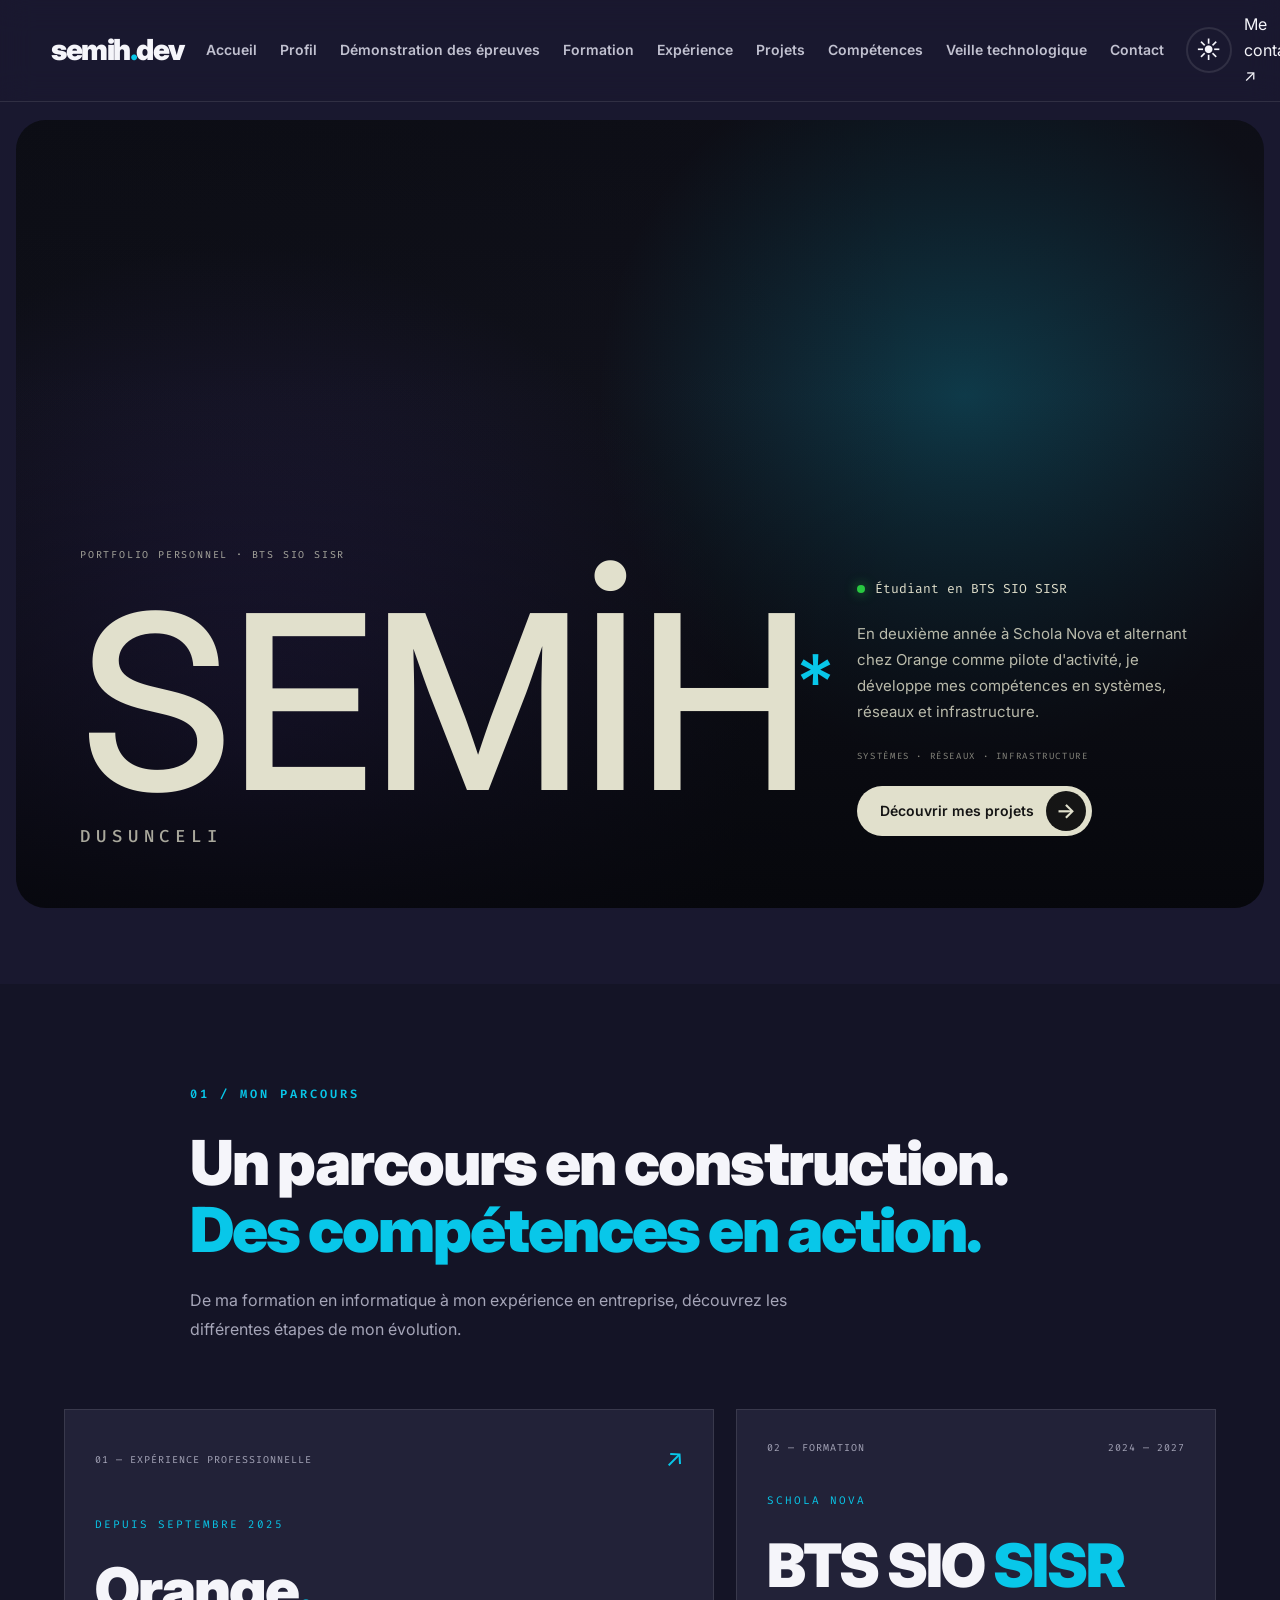
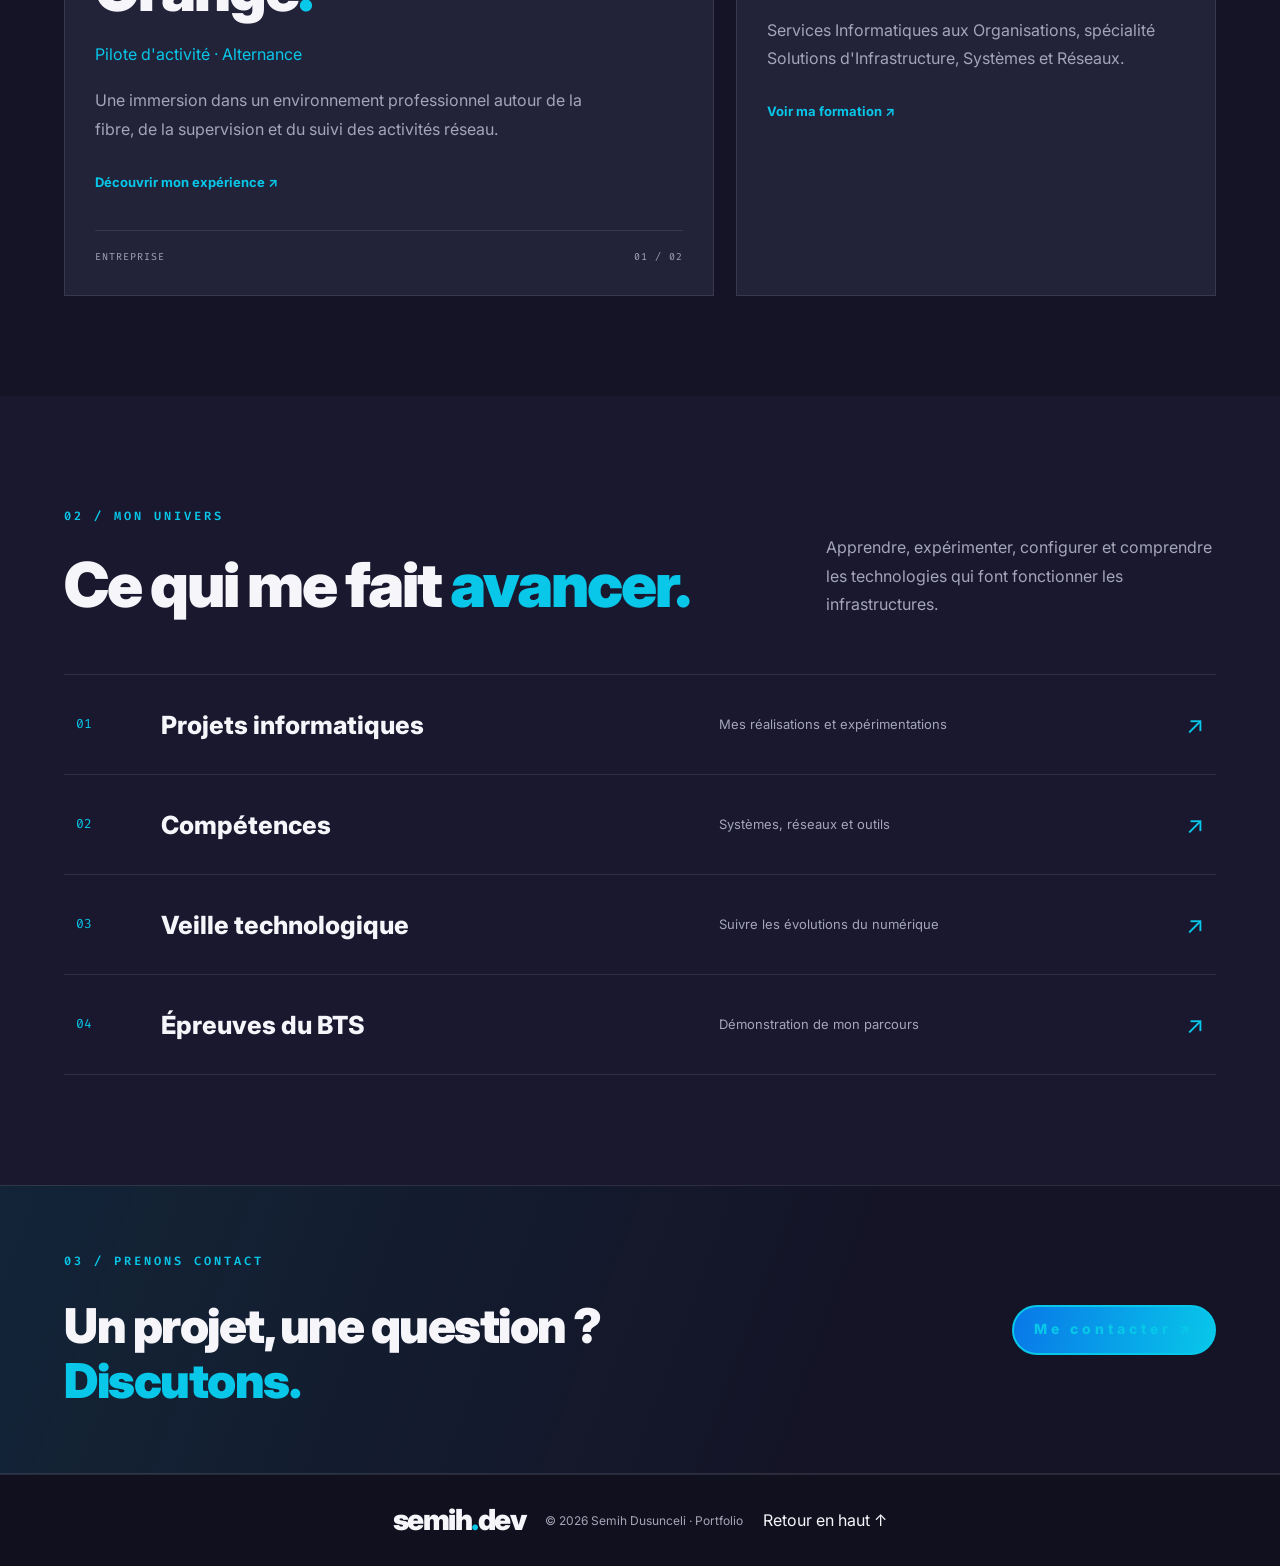
==== index.html @ 74b480f7 "Add files via upload" ====
<!DOCTYPE html>
<html lang="fr">
<head>
    <meta charset="UTF-8">
    <meta name="viewport" content="width=device-width, initial-scale=1.0">
    <meta name="theme-color" content="#19182f">
    <meta name="description" content="Portfolio de Semih Dusunceli, étudiant en BTS SIO SISR et alternant chez Orange. Découvrez son parcours, ses compétences et ses projets.">

    <title>Semih.dev | Portfolio</title>

    <!-- Polices -->
    <link rel="preconnect" href="https://fonts.googleapis.com">
    <link rel="preconnect" href="https://fonts.gstatic.com" crossorigin>
    <link href="https://fonts.googleapis.com/css2?family=Inter:wght@400;500;600;700;800;900&family=Fira+Code:wght@400;500;600&display=swap" rel="stylesheet">

    <!-- CSS -->
    <link rel="stylesheet" href="commun.css">
    <link rel="stylesheet" href="accueil.css">
    <link rel="stylesheet" href="responsive.css">
    <link rel="stylesheet" href="uiverse-buttons.css">

    <!-- JavaScript -->
    <script src="script.js" defer></script>
</head>

<body class="page-accueil">

    <!-- NAVIGATION -->
    <header class="header">
        <nav class="navbar">

            <a href="index.html" class="logo">
                semih<span class="logo-dot">.</span>dev
            </a>

            <div class="nav-links">
                <a href="index.html" class="active" aria-current="page">Accueil</a>
                <a href="profil.html">Profil</a>
                <a href="epreuves.html">Démonstration des épreuves</a>
                <a href="formation.html">Formation</a>
                <a href="experience.html">Expérience</a>
                <a href="projets.html">Projets</a>
                <a href="competences.html">Compétences</a>
                <a href="veille.html">Veille technologique</a>
                <a href="contact.html">Contact</a>
            </div>

            <div class="nav-actions">
                <button
                    id="theme-toggle"
                    class="theme-toggle"
                    type="button"
                    aria-label="Changer de thème"
                    aria-pressed="false"
                >
                    <span id="theme-icon" aria-hidden="true">☀</span>
                </button>

                <a href="contact.html" class="nav-contact">
                    Me contacter ↗
                </a>
            </div>

        </nav>
    </header>

    <main>

        <!-- HERO D'ACCUEIL INSPIRÉ DE PRISMA, ADAPTÉ AU PORTFOLIO -->
        <section class="prisma-hero" id="accueil" aria-labelledby="home-title">
            <video
                class="prisma-hero__video"
                data-home-hero-video
                muted
                loop
                playsinline
                preload="metadata"
                aria-hidden="true">
                <source src="https://d8j0ntlcm91z4.cloudfront.net/user_38xzZboKViGWJOttwIXH07lWA1P/hf_20260405_170732_8a9ccda6-5cff-4628-b164-059c500a2b41.mp4" type="video/mp4">
            </video>

            <div class="prisma-hero__noise" aria-hidden="true"></div>
            <div class="prisma-hero__shade" aria-hidden="true"></div>

            <div class="prisma-hero__content">
                <div class="prisma-hero__identity">
                    <p class="prisma-hero__eyebrow">PORTFOLIO PERSONNEL · BTS SIO SISR</p>
                    <h1 class="prisma-hero__title" id="home-title" aria-label="Semih Dusunceli">
                        <span class="prisma-hero__first-name">SEMİH<span class="prisma-hero__asterisk" aria-hidden="true">*</span></span>
                        <span class="prisma-hero__last-name">DUSUNCELI</span>
                    </h1>
                </div>

                <div class="prisma-hero__intro">
                    <p class="prisma-hero__role">
                        <span class="prisma-hero__status" aria-hidden="true"></span>
                        <span id="typing-text">Étudiant en BTS SIO SISR</span>
                    </p>
                    <p class="prisma-hero__copy">
                        En deuxième année à Schola Nova et alternant chez Orange comme pilote d'activité,
                        je développe mes compétences en systèmes, réseaux et infrastructure.
                    </p>
                    <p class="prisma-hero__domains">SYSTÈMES · RÉSEAUX · INFRASTRUCTURE</p>
                    <a class="prisma-hero__cta" href="projets.html">
                        Découvrir mes projets
                        <span class="prisma-hero__cta-icon" aria-hidden="true">→</span>
                    </a>
                </div>
            </div>
        </section>


        <!-- PARCOURS -->
        <section class="section section-alt" id="parcours">

            <div class="section-heading reveal">

                <p class="eyebrow">
                    01 / MON PARCOURS
                </p>

                <h2>
                    Un parcours en construction.
                    <span class="highlight">Des compétences en action.</span>
                </h2>

                <p>
                    De ma formation en informatique à mon expérience en entreprise,
                    découvrez les différentes étapes de mon évolution.
                </p>

            </div>

            <!-- EXPÉRIENCE ET FORMATION -->
            <div class="journey-layout">

                <article class="journey-feature reveal">

                    <div class="journey-feature-top">
                        <span>01 — EXPÉRIENCE PROFESSIONNELLE</span>
                        <span class="journey-symbol">↗</span>
                    </div>

                    <div class="journey-feature-content">
                        <p class="journey-date">DEPUIS SEPTEMBRE 2025</p>

                        <h3>Orange<span class="highlight">.</span></h3>

                        <p class="journey-role">
                            Pilote d'activité · Alternance
                        </p>

                        <p>
                            Une immersion dans un environnement professionnel
                            autour de la fibre, de la supervision et du suivi
                            des activités réseau.
                        </p>

                        <a href="experience.html" class="text-link">
                            Découvrir mon expérience ↗
                        </a>
                    </div>

                    <div class="journey-feature-footer">
                        <span>ENTREPRISE</span>
                        <span>01 / 02</span>
                    </div>

                </article>


                <article class="journey-secondary reveal">

                    <div class="journey-secondary-top">
                        <span>02 — FORMATION</span>
                        <span>2024 — 2027</span>
                    </div>

                    <div class="journey-secondary-content">
                        <p class="journey-date">SCHOLA NOVA</p>

                        <h3>BTS SIO <span class="highlight">SISR</span></h3>

                        <p>
                            Services Informatiques aux Organisations,
                            spécialité Solutions d'Infrastructure,
                            Systèmes et Réseaux.
                        </p>

                        <a href="formation.html" class="text-link">
                            Voir ma formation ↗
                        </a>
                    </div>

                </article>

            </div>

        </section>


        <!-- UNIVERS INFORMATIQUE -->
        <section class="section technical-section">

            <div class="technical-heading reveal">

                <div>
                    <p class="eyebrow">02 / MON UNIVERS</p>

                    <h2>
                        Ce qui me fait
                        <span class="highlight">avancer.</span>
                    </h2>
                </div>

                <p>
                    Apprendre, expérimenter, configurer et comprendre
                    les technologies qui font fonctionner les infrastructures.
                </p>

            </div>

            <div class="technical-list">

                <a href="projets.html" class="technical-item reveal">
                    <span class="technical-number">01</span>
                    <span class="technical-name">Projets informatiques</span>
                    <span class="technical-description">Mes réalisations et expérimentations</span>
                    <span class="technical-arrow">↗</span>
                </a>

                <a href="competences.html" class="technical-item reveal">
                    <span class="technical-number">02</span>
                    <span class="technical-name">Compétences</span>
                    <span class="technical-description">Systèmes, réseaux et outils</span>
                    <span class="technical-arrow">↗</span>
                </a>

                <a href="veille.html" class="technical-item reveal">
                    <span class="technical-number">03</span>
                    <span class="technical-name">Veille technologique</span>
                    <span class="technical-description">Suivre les évolutions du numérique</span>
                    <span class="technical-arrow">↗</span>
                </a>

                <a href="epreuves.html" class="technical-item reveal">
                    <span class="technical-number">04</span>
                    <span class="technical-name">Épreuves du BTS</span>
                    <span class="technical-description">Démonstration de mon parcours</span>
                    <span class="technical-arrow">↗</span>
                </a>

            </div>

        </section>


        <!-- CONTACT -->
        <section class="contact-strip reveal">

            <div class="contact-strip-inner">

                <div>
                    <p class="eyebrow">03 / PRENONS CONTACT</p>

                    <h2>
                        Un projet, une question ?
                        <span class="highlight">Discutons.</span>
                    </h2>
                </div>

                <a href="contact.html" class="btn btn-primary uiverse-cta uiverse-cta--type1">
                    <span class="uiverse-cta__text">Me contacter ↗</span>
                </a>

            </div>

        </section>

    </main>


    <!-- FOOTER -->
    <footer class="footer">

        <a href="index.html" class="logo">
            semih<span class="logo-dot">.</span>dev
        </a>

        <p>
            © <span id="current-year"></span>
            Semih Dusunceli · Portfolio
        </p>

        <a href="#accueil" class="back-top">
            Retour en haut ↑
        </a>

    </footer>

</body>
</html>
---- commun.css ----
/* =====================================================
   SEMIH.DEV — STYLES COMMUNS
   Couleurs, navigation, boutons et éléments partagés
===================================================== */


/* =====================================================
   1. VARIABLES — THÈME SOMBRE
===================================================== */

:root {
    --bg: #19182F;
    --bg-alt: #141426;

    --card: #222238;
    --card-hover: #2A2A43;

    --cyan: #08C7E9;
    --blue: #0878E8;

    --white: #F5F5FA;
    --text: #D2D2DF;
    --muted: #A5A5B8;

    --border: rgba(255,255,255,.10);
    --shadow: rgba(0,0,0,.25);

    --header-bg: rgba(25,24,47,.96);
    --footer-bg: #10101F;

    --gradient: linear-gradient(100deg, var(--blue), var(--cyan));
}


/* =====================================================
   2. RESET
===================================================== */

* {
    box-sizing: border-box;
    margin: 0;
    padding: 0;
}

html {
    scroll-behavior: smooth;
    scroll-padding-top: 100px;
}

body {
    font-family: 'Inter', Arial, sans-serif;
    background: var(--bg);
    color: var(--white);
    line-height: 1.6;
    overflow-x: hidden;
    transition: background .35s ease, color .35s ease;
}

a {
    color: inherit;
    text-decoration: none;
}

button {
    font: inherit;
}

img {
    max-width: 100%;
    display: block;
}

h1, h2, h3, h4 {
    line-height: 1.3;
}

p {
    line-height: 1.8;
}


/* =====================================================
   3. NAVIGATION
===================================================== */

.header {
    position: sticky;
    top: 0;
    z-index: 1000;
    width: 100%;
}

.navbar {
    min-height: 76px;
    padding: 12px 4%;

    display: flex;
    align-items: center;
    justify-content: space-between;
    gap: 22px;

    background: var(--header-bg);
    border-bottom: 1px solid var(--border);
    backdrop-filter: blur(15px);

    transition: background .35s ease;
}

.logo {
    display: inline-flex;
    align-items: center;
    flex-shrink: 0;

    font-size: 29px;
    font-weight: 900;
    letter-spacing: -1.5px;
    white-space: nowrap;
}

.logo span {
    color: var(--cyan);
}

.logo:hover {
    opacity: .85;
}

.nav-links {
    display: flex;
    align-items: center;
    justify-content: center;
    gap: 23px;
}

.nav-links a {
    position: relative;
    padding: 8px 0;

    color: #C1C1D0;
    font-size: 14px;
    font-weight: 600;
    white-space: nowrap;

    transition: color .3s ease;
}

.nav-links a::after {
    content: "";
    position: absolute;
    left: 0;
    bottom: 0;

    width: 0;
    height: 2px;

    background: var(--cyan);
    transition: width .3s ease;
}

.nav-links a:hover,
.nav-links a.active {
    color: var(--white);
}

.nav-links a:hover::after,
.nav-links a.active::after {
    width: 100%;
}

.nav-actions {
    display: flex;
    align-items: center;
    gap: 12px;
}


/* BOUTON JOUR / NUIT */

.theme-toggle {
    width: 46px;
    height: 46px;
    min-width: 46px;

    display: flex;
    align-items: center;
    justify-content: center;

    border: 2px solid var(--border);
    border-radius: 50%;

    background: transparent;
    color: var(--white);

    font-size: 24px;
    cursor: pointer;

    transition: transform .3s ease,
                background .3s ease,
                border-color .3s ease;
}

.theme-toggle:hover {
    transform: rotate(20deg);
    border-color: var(--cyan);
    background: rgba(8,199,233,.1);
}


/* =====================================================
   4. ÉLÉMENTS GÉNÉRAUX
===================================================== */

.page-container {
    width: 100%;
    max-width: 1400px;
    min-height: 75vh;

    margin: 0 auto;
    padding: 80px 5% 100px;
}

.section-tag {
    display: inline-block;
    margin-bottom: 15px;

    color: var(--cyan);
    font-size: 12px;
    font-weight: 800;
    letter-spacing: 3px;
    text-transform: uppercase;
}

.page-heading {
    max-width: 850px;
    margin: 0 auto 65px;
    text-align: center;
}

.page-heading h1 {
    margin-bottom: 20px;

    font-size: clamp(34px, 5vw, 55px);
    font-weight: 900;
    letter-spacing: -1.5px;
}

.page-heading h1 span {
    color: var(--cyan);
}

.page-heading p {
    max-width: 700px;
    margin: 0 auto;

    color: var(--muted);
    font-size: 16px;
}


/* =====================================================
   5. BOUTONS
===================================================== */

.btn,
.primary-button {
    min-height: 45px;

    display: inline-flex;
    align-items: center;
    justify-content: center;

    padding: 11px 21px;
    border-radius: 9px;

    font-size: 14px;
    font-weight: 700;

    transition: transform .3s ease,
                background .3s ease,
                color .3s ease;
}

.btn:hover,
.primary-button:hover {
    transform: translateY(-3px);
}

.btn-primary,
.primary-button {
    background: var(--gradient);
    color: #FFFFFF;
    border: 1px solid transparent;
}

.btn-primary:hover,
.primary-button:hover {
    box-shadow: 0 7px 24px rgba(8,199,233,.25);
}

.btn-ghost {
    border: 1px solid var(--border);
    color: var(--white);
    background: transparent;
}

.btn-ghost:hover {
    border-color: var(--cyan);
    color: var(--cyan);
}


/* =====================================================
   6. PIED DE PAGE
===================================================== */

.footer,
footer {
    min-height: 85px;
    padding: 22px 5%;

    display: flex;
    align-items: center;
    justify-content: center;
    flex-wrap: wrap;
    gap: 20px;

    background: var(--footer-bg);
    border-top: 1px solid var(--border);
}

.footer p,
footer p {
    color: var(--muted);
    font-size: 12px;
    text-align: center;
}


/* =====================================================
   7. THÈME CLAIR
===================================================== */

body.light-theme {
    --bg: #F7F9FC;
    --bg-alt: #EDF3FA;

    --card: #FFFFFF;
    --card-hover: #F1F7FC;

    --cyan: #079FBD;
    --blue: #4A91D9;

    --white: #34445B;
    --text: #53647A;
    --muted: #8492A5;

    --border: #E1E9F2;
    --shadow: rgba(80,110,145,.08);

    --header-bg: rgba(255,255,255,.96);
    --footer-bg: #EAF0F7;
}


/* Navigation */

body.light-theme .navbar {
    background: var(--header-bg);
    border-bottom: 1px solid #E5ECF4;
}

body.light-theme .nav-links a {
    color: #52647B;
}

body.light-theme .nav-links a:hover,
body.light-theme .nav-links a.active {
    color: #079FBD;
}


/* Bouton jour / nuit */

body.light-theme .theme-toggle {
    color: #52647B;
    border-color: #D5E0EC;
}


/* Pied de page */

body.light-theme .footer,
body.light-theme footer {
    background: #EAF0F7;
    border-top: 1px solid #DCE5EF;
}

body.light-theme .footer p,
body.light-theme footer p {
    color: #718198;
}

body.light-theme .footer .logo,
body.light-theme footer .logo {
    color: #34445B;
}


/* Boutons */

body.light-theme .btn-ghost {
    color: #52647B;
    border-color: #D5E0EC;
}

body.light-theme .btn-ghost:hover {
    color: #079FBD;
    border-color: #079FBD;
}


/* =====================================================
   8. ANIMATIONS AU DÉFILEMENT
===================================================== */

.reveal {
    opacity: 0;
    transform: translateY(25px);

    transition:
        opacity .7s ease,
        transform .7s ease;
}

.reveal.visible {
    opacity: 1;
    transform: translateY(0);
}
---- accueil.css ----
/* =====================================================
   SEMIH.DEV — ACCUEIL
   Direction artistique : Digital Editorial
===================================================== */

/* VARIABLES LOCALES */

.page-accueil {
    --hero-line: rgba(165, 165, 184, .19);
    --hero-soft: rgba(8, 199, 233, .08);
    --hero-glow: rgba(8, 199, 233, .13);
}

/* =====================================================
   1. HERO
===================================================== */

.hero {
    min-height: calc(100vh - 76px);
    padding: 45px 5% 55px;
    position: relative;
    overflow: hidden;

    display: flex;
    align-items: center;

    background:
        radial-gradient(circle at 78% 40%, var(--hero-glow), transparent 32%),
        radial-gradient(circle at 10% 85%, rgba(92, 65, 180, .12), transparent 30%),
        var(--bg);
}

.hero::before {
    content: "";
    position: absolute;
    inset: 0;
    pointer-events: none;

    background-image:
        linear-gradient(var(--hero-line) 1px, transparent 1px),
        linear-gradient(90deg, var(--hero-line) 1px, transparent 1px);

    background-size: 70px 70px;
    opacity: .16;

    mask-image: linear-gradient(to bottom, black, transparent 90%);
}

.hero-inner {
    width: 100%;
    max-width: 1450px;
    margin: auto;
    position: relative;
    z-index: 2;
}

.hero-topline {
    display: flex;
    justify-content: space-between;
    align-items: center;
    gap: 20px;

    padding-bottom: 20px;
    margin-bottom: 55px;

    border-bottom: 1px solid var(--hero-line);

    color: var(--muted);
    font-family: "Fira Code", monospace;
    font-size: 11px;
    letter-spacing: 2px;
}

.hero-location {
    display: flex;
    align-items: center;
    gap: 10px;
}

.status-dot {
    width: 8px;
    height: 8px;
    flex-shrink: 0;

    border-radius: 50%;
    background: #28C840;
    box-shadow: 0 0 12px rgba(40, 200, 64, .6);
}

/* =====================================================
   2. COMPOSITION PRINCIPALE
===================================================== */

.hero-main {
    display: grid;
    grid-template-columns: minmax(0, 1.3fr) minmax(280px, .7fr);
    align-items: center;
    gap: 50px;
}

.intro {
    min-width: 0;
}

.eyebrow {
    margin-bottom: 25px;

    color: var(--cyan);
    font-family: "Fira Code", monospace;
    font-size: 12px;
    font-weight: 600;
    letter-spacing: 3px;
}

.intro-copy {
    width: 100%;
}

.intro-copy h1 {
    display: flex;
    flex-direction: column;
    align-items: flex-start;

    margin: 0 0 30px;

    color: var(--white);
    font-size: clamp(65px, 9.5vw, 138px);
    font-weight: 900;
    line-height: .84;
    letter-spacing: -9px;
}

.hero-title-small {
    margin-bottom: 18px;

    color: var(--muted);
    font-family: "Fira Code", monospace;
    font-size: 13px;
    font-weight: 500;
    letter-spacing: 5px;
    line-height: 1.5;
}

.highlight {
    color: var(--cyan);
}

.hero-title-outline {
    margin-top: 18px;

    color: transparent;
    -webkit-text-stroke: 1px var(--muted);

    font-size: clamp(28px, 4.2vw, 58px);
    font-weight: 800;
    letter-spacing: -2px;
    line-height: 1;
}

/* =====================================================
   3. MÉTIER / ANIMATION
===================================================== */

.hero-role {
    display: flex;
    align-items: center;
    gap: 15px;

    min-height: 40px;
    margin-bottom: 25px;
}

.role-line {
    width: 35px;
    height: 2px;
    flex-shrink: 0;

    background: var(--cyan);
}

.hero-role p {
    margin: 0;

    color: var(--cyan);
    font-family: "Fira Code", monospace;
    font-size: clamp(14px, 1.8vw, 19px);
}

.cursor {
    display: inline-block;
    margin-left: 2px;
    animation: blink .7s infinite;
}

@keyframes blink {
    0%, 49% { opacity: 1; }
    50%, 100% { opacity: 0; }
}

.description {
    max-width: 640px;
    margin-bottom: 32px;

    color: var(--text);
    font-size: 16px;
    line-height: 1.9;
    white-space: pre-line;
}

/* =====================================================
   4. BOUTONS
===================================================== */

.hero-actions {
    display: flex;
    flex-wrap: wrap;
    align-items: center;
    gap: 14px;
}

.hero-actions .btn {
    transition: transform .25s ease, box-shadow .25s ease;
}

.hero-actions .btn:hover {
    transform: translateY(-4px);
}

/* =====================================================
   5. PHOTO
===================================================== */

.hero-visual {
    width: 100%;
    max-width: 440px;
    justify-self: end;
    position: relative;
    padding: 25px 20px;
}

.visual-index,
.visual-caption {
    display: flex;
    justify-content: space-between;
    align-items: center;

    color: var(--muted);
    font-family: "Fira Code", monospace;
    font-size: 10px;
    letter-spacing: 2px;
}

.visual-index {
    margin-bottom: 18px;
}

.portrait-frame {
    position: relative;
    width: 100%;
    aspect-ratio: 4 / 5;

    padding: 12px;

    border: 1px solid rgba(8, 199, 233, .45);
    background: var(--card);

    box-shadow: 18px 18px 0 rgba(8, 199, 233, .08);
}

.portrait-frame::before {
    content: "";
    position: absolute;
    inset: 7px;
    z-index: 1;
    pointer-events: none;

    border: 1px solid rgba(255, 255, 255, .15);
}

.portrait-frame img {
    width: 100%;
    height: 100%;

    display: block;
    object-fit: cover;
    object-position: center 35%;

    filter: saturate(.8);
    transition: filter .4s ease, transform .5s ease;
}

.portrait-frame:hover img {
    filter: saturate(1.1);
    transform: scale(1.015);
}

.portrait-frame-label {
    position: absolute;
    top: -13px;
    left: 25px;
    z-index: 3;

    padding: 6px 12px;

    background: var(--bg);
    color: var(--cyan);

    font-family: "Fira Code", monospace;
    font-size: 10px;
    letter-spacing: 2px;
}

.portrait-cross {
    position: absolute;
    z-index: 3;

    color: var(--cyan);
    font-family: "Fira Code", monospace;
    font-size: 22px;
}

.portrait-cross-one {
    top: -13px;
    right: -10px;
}

.portrait-cross-two {
    bottom: -13px;
    left: -10px;
}

.visual-caption {
    margin-top: 22px;
}

/* =====================================================
   6. BANDEAU TECHNIQUE
===================================================== */

.hero-bottom {
    display: flex;
    align-items: center;
    flex-wrap: wrap;
    gap: 25px;

    margin-top: 65px;
    padding-top: 22px;

    border-top: 1px solid var(--hero-line);
}

.hero-bottom-item {
    display: flex;
    align-items: center;
    gap: 10px;

    color: var(--text);
    font-family: "Fira Code", monospace;
    font-size: 10px;
    letter-spacing: 1px;
}

.bottom-number {
    color: var(--cyan);
    font-size: 12px;
}

.hero-bottom-note {
    display: flex;
    align-items: center;
    gap: 9px;

    margin-left: auto;

    color: var(--muted);
    font-family: "Fira Code", monospace;
    font-size: 10px;
}

/* =====================================================
   7. COORDONNÉES DÉCORATIVES
===================================================== */

.hero-coordinate {
    position: absolute;
    z-index: 1;

    color: var(--muted);
    opacity: .4;

    font-family: "Fira Code", monospace;
    font-size: 9px;
    letter-spacing: 2px;
    writing-mode: vertical-rl;
}

.coordinate-one {
    top: 150px;
    right: 17px;
}

.coordinate-two {
    bottom: 100px;
    left: 15px;
    transform: rotate(180deg);
}

/* =====================================================
   8. DÉFILEMENT
===================================================== */

.scroll-cue {
    position: absolute;
    bottom: 18px;
    left: 50%;
    transform: translateX(-50%);

    display: flex;
    flex-direction: column;
    align-items: center;
    gap: 8px;

    color: var(--muted);
    font-family: "Fira Code", monospace;
    font-size: 9px;
    letter-spacing: 3px;
}

.scroll-cue span {
    width: 1px;
    height: 25px;

    background: var(--cyan);
    animation: scroll-line 1.5s infinite;
}

@keyframes scroll-line {
    0% {
        transform: scaleY(.2);
        transform-origin: top;
    }
    50% {
        transform: scaleY(1);
        transform-origin: top;
    }
    100% {
        transform: scaleY(.2);
        transform-origin: bottom;
    }
}

/* =====================================================
   9. SECTIONS
===================================================== */

.section {
    padding: 100px 5%;
}

.section-alt {
    background: var(--bg-alt);
}

.section-heading {
    max-width: 900px;
    margin: 0 auto 65px;
    text-align: left;
}

.section-heading h2,
.technical-heading h2 {
    max-width: 850px;
    margin-bottom: 22px;

    color: var(--white);
    font-size: clamp(34px, 5vw, 62px);
    font-weight: 900;
    line-height: 1.08;
    letter-spacing: -2px;
}

.section-heading > p:last-child {
    max-width: 650px;
    color: var(--muted);
    line-height: 1.8;
}

/* =====================================================
   10. PARCOURS
===================================================== */

.journey-layout {
    max-width: 1250px;
    margin: auto;

    display: grid;
    grid-template-columns: 1.15fr .85fr;
    gap: 22px;
}

.journey-feature,
.journey-secondary {
    min-width: 0;
    padding: 30px;

    border: 1px solid var(--border);
    background: var(--card);

    transition: border-color .3s ease, transform .3s ease;
}

.journey-feature:hover,
.journey-secondary:hover {
    border-color: var(--cyan);
    transform: translateY(-5px);
}

.journey-feature {
    display: flex;
    flex-direction: column;
    justify-content: space-between;
    min-height: 390px;
}

.journey-feature-top,
.journey-secondary-top,
.journey-feature-footer {
    display: flex;
    justify-content: space-between;
    align-items: center;
    gap: 15px;

    color: var(--muted);
    font-family: "Fira Code", monospace;
    font-size: 10px;
    letter-spacing: 1px;
}

.journey-symbol {
    color: var(--cyan);
    font-size: 25px;
}

.journey-feature-content,
.journey-secondary-content {
    padding: 35px 0;
}

.journey-date {
    margin-bottom: 15px;

    color: var(--cyan);
    font-family: "Fira Code", monospace;
    font-size: 11px;
    letter-spacing: 2px;
}

.journey-feature h3,
.journey-secondary h3 {
    margin-bottom: 12px;

    color: var(--white);
    font-size: clamp(35px, 5vw, 60px);
    font-weight: 900;
    letter-spacing: -2px;
}

.journey-role {
    margin-bottom: 18px;
    color: var(--cyan);
}

.journey-feature-content > p:not(.journey-date):not(.journey-role),
.journey-secondary-content > p:not(.journey-date) {
    max-width: 520px;
    margin-bottom: 25px;

    color: var(--muted);
    line-height: 1.8;
}

.journey-feature-footer {
    padding-top: 18px;
    border-top: 1px solid var(--border);
}

.text-link {
    display: inline-block;

    color: var(--cyan);
    font-size: 13px;
    font-weight: 700;

    transition: transform .2s ease;
}

.text-link:hover {
    transform: translateX(5px);
}

/* =====================================================
   11. UNIVERS TECHNIQUE
===================================================== */

.technical-section {
    padding: 110px 5%;
}

.technical-heading {
    max-width: 1250px;
    margin: 0 auto 55px;

    display: flex;
    justify-content: space-between;
    align-items: flex-end;
    gap: 40px;
}

.technical-heading h2 {
    margin-bottom: 0;
}

.technical-heading > p {
    max-width: 390px;
    color: var(--muted);
    line-height: 1.8;
}

.technical-list {
    max-width: 1250px;
    margin: auto;
    border-top: 1px solid var(--border);
}

.technical-item {
    min-height: 100px;
    padding: 22px 12px;

    display: grid;
    grid-template-columns: 65px minmax(180px, 1fr) minmax(180px, .8fr) 35px;
    align-items: center;
    gap: 20px;

    border-bottom: 1px solid var(--border);

    transition: padding .3s ease, background .3s ease;
}

.technical-item:hover {
    padding-left: 25px;
    background: var(--hero-soft);
}

.technical-number {
    color: var(--cyan);
    font-family: "Fira Code", monospace;
    font-size: 13px;
}

.technical-name {
    color: var(--white);
    font-size: clamp(17px, 2.3vw, 25px);
    font-weight: 800;
}

.technical-description {
    color: var(--muted);
    font-size: 13px;
}

.technical-arrow {
    color: var(--cyan);
    font-size: 24px;
    text-align: right;
    transition: transform .3s ease;
}

.technical-item:hover .technical-arrow {
    transform: translate(4px, -4px);
}

/* =====================================================
   12. CONTACT
===================================================== */

.contact-strip {
    padding: 65px 5%;
    background:
        linear-gradient(110deg, rgba(8, 199, 233, .09), transparent 65%),
        var(--bg-alt);
    border-top: 1px solid var(--border);
    border-bottom: 1px solid var(--border);
}

.contact-strip-inner {
    max-width: 1250px;
    margin: auto;

    display: flex;
    align-items: center;
    justify-content: space-between;
    gap: 35px;
}

.contact-strip h2 {
    max-width: 750px;
    margin: 0;

    color: var(--white);
    font-size: clamp(30px, 4vw, 48px);
    font-weight: 900;
    line-height: 1.15;
    letter-spacing: -1.5px;
}

/* =====================================================
   13. ANIMATIONS
===================================================== */

@media (prefers-reduced-motion: no-preference) {
    .hero-main .intro {
        animation: hero-enter .8s ease both;
    }

    .hero-visual {
        animation: visual-enter 1s .15s ease both;
    }
}

@keyframes hero-enter {
    from {
        opacity: 0;
        transform: translateY(25px);
    }
    to {
        opacity: 1;
        transform: translateY(0);
    }
}

@keyframes visual-enter {
    from {
        opacity: 0;
        transform: translateX(25px);
    }
    to {
        opacity: 1;
        transform: translateX(0);
    }
}

/* =====================================================
   14. RESPONSIVE
===================================================== */

@media (max-width: 1050px) {
    .hero-main {
        grid-template-columns: minmax(0, 1fr) minmax(250px, .65fr);
        gap: 30px;
    }

    .intro-copy h1 {
        font-size: clamp(58px, 8vw, 100px);
        letter-spacing: -6px;
    }

    .journey-layout {
        grid-template-columns: 1fr 1fr;
    }
}

@media (max-width: 768px) {
    .hero {
        min-height: auto;
        padding: 55px 6% 75px;
    }

    .hero-topline {
        margin-bottom: 40px;
        font-size: 9px;
        letter-spacing: 1px;
    }

    .hero-main {
        grid-template-columns: 1fr;
        gap: 45px;
    }

    .intro-copy h1 {
        font-size: clamp(60px, 13vw, 100px);
        letter-spacing: -5px;
    }

    .hero-visual {
        width: min(100%, 390px);
        justify-self: center;
    }

    .hero-bottom {
        margin-top: 45px;
        gap: 18px;
    }

    .hero-bottom-note {
        width: 100%;
        margin-left: 0;
    }

    .scroll-cue,
    .hero-coordinate {
        display: none;
    }

    .section,
    .technical-section {
        padding: 75px 6%;
    }

    .journey-layout {
        grid-template-columns: 1fr;
    }

    .technical-heading {
        flex-direction: column;
        align-items: flex-start;
        gap: 20px;
    }

    .technical-item {
        grid-template-columns: 35px minmax(0, 1fr) 30px;
        gap: 12px;
    }

    .technical-description {
        display: none;
    }

    .contact-strip-inner {
        align-items: flex-start;
        flex-direction: column;
    }
}

@media (max-width: 480px) {
    .hero {
        padding-top: 40px;
    }

    .hero-topline {
        align-items: flex-start;
        flex-direction: column;
        gap: 12px;
    }

    .intro-copy h1 {
        font-size: clamp(52px, 14vw, 70px);
        letter-spacing: -4px;
    }

    .hero-title-outline {
        font-size: clamp(24px, 7vw, 35px);
        letter-spacing: -1px;
    }

    .description {
        font-size: 14px;
    }

    .hero-actions {
        align-items: stretch;
        flex-direction: column;
    }

    .hero-actions .btn {
        text-align: center;
    }

    .hero-bottom-item {
        font-size: 9px;
    }

    .journey-feature,
    .journey-secondary {
        padding: 23px;
    }

    .journey-feature h3,
    .journey-secondary h3 {
        font-size: 43px;
    }

    .technical-item {
        min-height: 85px;
    }

    .technical-name {
        font-size: 16px;
    }

    .contact-strip {
        padding: 55px 6%;
    }
}

/* =====================================================
   HERO D'ACCUEIL VIDÉO — ADAPTATION PRISMA
===================================================== */

.prisma-hero {
    position: relative;
    isolation: isolate;
    width: min(calc(100% - 32px), 1560px);
    height: min(920px, calc(100vh - 112px));
    height: clamp(600px, calc(100svh - 112px), 920px);
    min-height: 600px;
    margin: 18px auto 76px;
    overflow: hidden;
    border-radius: 30px;
    background:
        radial-gradient(circle at 76% 35%, rgba(8, 199, 233, .23), transparent 34%),
        radial-gradient(circle at 18% 80%, rgba(92, 65, 180, .32), transparent 42%),
        #11121c;
}

.prisma-hero__video,
.prisma-hero__noise,
.prisma-hero__shade {
    position: absolute;
    inset: 0;
    width: 100%;
    height: 100%;
}

.prisma-hero__video {
    z-index: -2;
    object-fit: cover;
    opacity: .68;
    filter: saturate(.8) brightness(.76);
}

.prisma-hero__video.is-unavailable {
    display: none;
}

.prisma-hero__noise {
    z-index: 0;
    pointer-events: none;
    opacity: .14;
    background-image: radial-gradient(rgba(225, 224, 204, .38) .55px, transparent .7px);
    background-size: 4px 4px;
    mix-blend-mode: overlay;
}

.prisma-hero__shade {
    z-index: -1;
    pointer-events: none;
    background:
        linear-gradient(180deg, rgba(5, 6, 10, .28) 0%, rgba(5, 6, 10, .04) 35%, rgba(5, 6, 10, .87) 100%),
        linear-gradient(90deg, rgba(5, 6, 10, .16), transparent 75%);
}

.prisma-hero__content {
    position: absolute;
    inset: 0;
    z-index: 1;
    display: grid;
    grid-template-columns: minmax(0, 1.35fr) minmax(280px, .65fr);
    align-items: end;
    gap: clamp(28px, 5vw, 76px);
    padding: clamp(120px, 15vh, 180px) clamp(24px, 5vw, 76px) clamp(34px, 5vw, 68px);
}

.prisma-hero__identity {
    min-width: 0;
}

.prisma-hero__eyebrow,
.prisma-hero__domains {
    color: rgba(225, 224, 204, .72);
    font-family: "Fira Code", monospace;
    font-size: 10px;
    letter-spacing: .18em;
}

.prisma-hero__eyebrow {
    margin-bottom: clamp(20px, 3vw, 38px);
}

.prisma-hero__title {
    margin: 0;
    color: #E1E0CC;
    font-weight: 500;
    line-height: .82;
    letter-spacing: -.07em;
}

.prisma-hero__first-name {
    position: relative;
    display: inline-block;
    font-size: clamp(92px, 19vw, 270px);
    animation: prisma-word-pull-up .8s cubic-bezier(.16, 1, .3, 1) .08s both;
}

.prisma-hero__asterisk {
    position: absolute;
    top: .65em;
    right: -.3em;
    color: var(--cyan);
    font-size: .31em;
}

.prisma-hero__last-name {
    display: block;
    margin-top: clamp(14px, 2.5vw, 28px);
    color: rgba(225, 224, 204, .74);
    font-family: "Fira Code", monospace;
    font-size: clamp(13px, 1.35vw, 19px);
    letter-spacing: .34em;
    animation: prisma-word-pull-up .8s cubic-bezier(.16, 1, .3, 1) .2s both;
}

.prisma-hero__intro {
    display: flex;
    flex-direction: column;
    align-items: flex-start;
    gap: 22px;
    max-width: 440px;
    padding-bottom: 8px;
    color: #E1E0CC;
    animation: prisma-copy-rise .8s cubic-bezier(.16, 1, .3, 1) .45s both;
}

.prisma-hero__role {
    display: flex;
    align-items: center;
    gap: 10px;
    margin: 0;
    color: #E1E0CC;
    font-family: "Fira Code", monospace;
    font-size: 13px;
    line-height: 1.5;
}

.prisma-hero__status {
    width: 8px;
    height: 8px;
    flex: 0 0 8px;
    border-radius: 50%;
    background: #28C840;
    box-shadow: 0 0 12px rgba(40, 200, 64, .7);
}

.prisma-hero__copy {
    max-width: 42ch;
    margin: 0;
    color: rgba(225, 224, 204, .82);
    font-size: clamp(15px, 1.1vw, 17px);
    line-height: 1.75;
}

.prisma-hero__domains {
    margin: 0;
    color: rgba(225, 224, 204, .58);
    font-size: 9px;
}

.prisma-hero__cta {
    display: inline-flex;
    align-items: center;
    gap: 12px;
    min-height: 50px;
    padding: 4px 5px 4px 22px;
    border: 1px solid transparent;
    border-radius: 999px;
    background: #E1E0CC;
    color: #151515;
    font-size: 14px;
    font-weight: 600;
    text-decoration: none;
    transition: gap .3s ease, transform .3s ease, box-shadow .3s ease;
}

.prisma-hero__cta:hover {
    gap: 16px;
    transform: translateY(-2px);
    box-shadow: 0 12px 32px rgba(0, 0, 0, .22);
}

.prisma-hero__cta:focus-visible {
    outline: 3px solid var(--cyan);
    outline-offset: 4px;
}

.prisma-hero__cta-icon {
    display: grid;
    place-items: center;
    width: 40px;
    height: 40px;
    border-radius: 50%;
    background: #151515;
    color: #E1E0CC;
    font-size: 21px;
    line-height: 1;
    transition: transform .3s ease;
}

.prisma-hero__cta:hover .prisma-hero__cta-icon {
    transform: scale(1.1);
}

@keyframes prisma-word-pull-up {
    from { opacity: 0; transform: translateY(20px); }
    to { opacity: 1; transform: translateY(0); }
}

@keyframes prisma-copy-rise {
    from { opacity: 0; transform: translateY(20px); }
    to { opacity: 1; transform: translateY(0); }
}

@media (max-width: 900px) {
    .prisma-hero {
        height: min(900px, calc(100vh - 112px));
        height: clamp(640px, calc(100svh - 112px), 900px);
        min-height: 640px;
    }

    .prisma-hero__content {
        grid-template-columns: 1fr;
        align-content: end;
        gap: 32px;
        padding-top: 150px;
    }

    .prisma-hero__first-name {
        font-size: clamp(100px, 19vw, 190px);
    }

    .prisma-hero__intro {
        max-width: 560px;
        gap: 16px;
    }
}

@media (max-width: 560px) {
    .prisma-hero {
        width: calc(100% - 20px);
        height: min(850px, calc(100vh - 96px));
        height: clamp(660px, calc(100svh - 96px), 850px);
        min-height: 660px;
        margin: 10px auto 54px;
        border-radius: 20px;
    }

    .prisma-hero__content {
        gap: 28px;
        padding: 132px 22px 28px;
    }

    .prisma-hero__eyebrow {
        margin-bottom: 26px;
        font-size: 9px;
    }

    .prisma-hero__first-name {
        font-size: clamp(76px, 20vw, 122px);
    }

    .prisma-hero__last-name {
        margin-top: 16px;
        font-size: 12px;
        letter-spacing: .27em;
    }

    .prisma-hero__copy {
        font-size: 14px;
    }

    .prisma-hero__domains {
        font-size: 8px;
        letter-spacing: .1em;
    }
}

@media (prefers-reduced-motion: reduce) {
    .prisma-hero__first-name,
    .prisma-hero__last-name,
    .prisma-hero__intro {
        animation: none;
        opacity: 1;
        transform: none;
    }

    .prisma-hero__cta,
    .prisma-hero__cta-icon {
        transition-duration: .01ms;
    }
}
---- responsive.css ----
/* =========================================
   RESPONSIVE GLOBAL - SEMIH.DEV
========================================= */

/* Tablettes */
@media (max-width: 1024px) {
    .page-container {
        padding-left: 5%;
        padding-right: 5%;
    }

    .hero-inner {
        gap: 35px;
    }

    .intro-copy h1 {
        font-size: 42px;
    }

    .quick-grid {
        grid-template-columns: repeat(2, minmax(0, 1fr));
    }
}

/* Tablettes et petits écrans */
@media (max-width: 850px) {
    .hero-inner {
        grid-template-columns: 1fr;
        text-align: center;
    }

    .portrait {
        margin: 0 auto;
    }

    .hero-actions {
        justify-content: center;
    }

    .code-window {
        max-width: 650px;
        margin: 0 auto;
    }
}

/* Mobiles */
@media (max-width: 768px) {
    .nav-links {
        gap: 15px;
    }

    .nav-links a {
        font-size: 13px;
    }

    .section-heading h2 {
        font-size: 27px;
    }

    .quick-grid {
        grid-template-columns: 1fr;
    }

    .experience-summary {
        margin-top: 45px;
    }
}

/* Petits mobiles */
@media (max-width: 600px) {
    body {
        font-size: 14px;
    }

    .page-container {
        padding-left: 20px;
        padding-right: 20px;
    }

    .intro-copy h1 {
        font-size: 34px;
    }

    .intro-copy .job {
        font-size: 16px;
    }

    .description {
        font-size: 14px;
    }

    .portrait {
        width: 210px;
        height: 210px;
    }

    .code-window {
        font-size: 11px;
        overflow-x: auto;
    }

    .section {
        padding-top: 60px;
        padding-bottom: 60px;
    }

    .section-heading h2 {
        font-size: 24px;
    }

    .footer,
    footer {
        flex-direction: column;
        text-align: center;
        gap: 12px;
    }

    .back-top {
        right: 18px;
        bottom: 18px;
    }
}

/* Très petits mobiles */
@media (max-width: 400px) {
    .intro-copy h1 {
        font-size: 29px;
    }

    .portrait {
        width: 180px;
        height: 180px;
    }

    .hero-actions {
        flex-direction: column;
        align-items: stretch;
    }

    .hero-actions .btn {
        width: 100%;
        text-align: center;
    }
}
---- uiverse-buttons.css ----
/* From Uiverse.io by Gaurav-WebDev - https://uiverse.io/Gaurav-WebDev/tall-mayfly-60
   MIT License, Copyright (c) Gaurav-WebDev (Gaurav Sharma) */

.uiverse-cta.uiverse-cta--type1 {
    --uiverse-border: #252525;
    --uiverse-text: #333;
    --uiverse-fill: #333;
    --uiverse-hover-text: #fff;
    --uiverse-shadow: #252525;

    position: relative;
    display: inline-flex;
    align-items: center;
    justify-content: center;
    width: fit-content;
    min-width: 200px;
    max-width: 100%;
    height: 50px;
    padding: 0 20px;
    overflow: hidden;
    border: 2px solid var(--uiverse-border);
    border-radius: 30px;
    background-color: transparent;
    color: var(--uiverse-text);
    cursor: pointer;
    text-align: center;
    text-decoration: none;
    box-sizing: border-box;
    transition: all .5s ease-in-out;
}

body:not(.light-theme) .uiverse-cta.uiverse-cta--type1 {
    --uiverse-border: var(--cyan);
    --uiverse-text: var(--cyan);
    --uiverse-fill: var(--cyan);
    --uiverse-hover-text: var(--bg);
    --uiverse-shadow: rgba(8, 199, 233, .3);
}

.uiverse-cta__text {
    position: relative;
    z-index: 1;
    font-weight: 800;
    letter-spacing: 4px;
}

.skills-footer .uiverse-cta.uiverse-cta--type1 {
    display: inline-flex;
}

.contact-form .uiverse-cta.uiverse-cta--type1 {
    border: 2px solid var(--uiverse-border);
}

.uiverse-cta--type1::after {
    content: "";
    position: absolute;
    top: 0;
    left: 0;
    z-index: -1;
    width: 10px;
    height: 10px;
    border-radius: 30px;
    background-color: var(--uiverse-fill);
    visibility: hidden;
    transition: all .5s ease-in-out;
}

.uiverse-cta.uiverse-cta--type1:hover {
    border-color: transparent;
    box-shadow: 1px 1px 200px var(--uiverse-shadow);
    color: var(--uiverse-hover-text);
    transform: none;
}

.uiverse-cta.uiverse-cta--type1:hover::after {
    visibility: visible;
    transform: scale(100) translateX(2px);
}
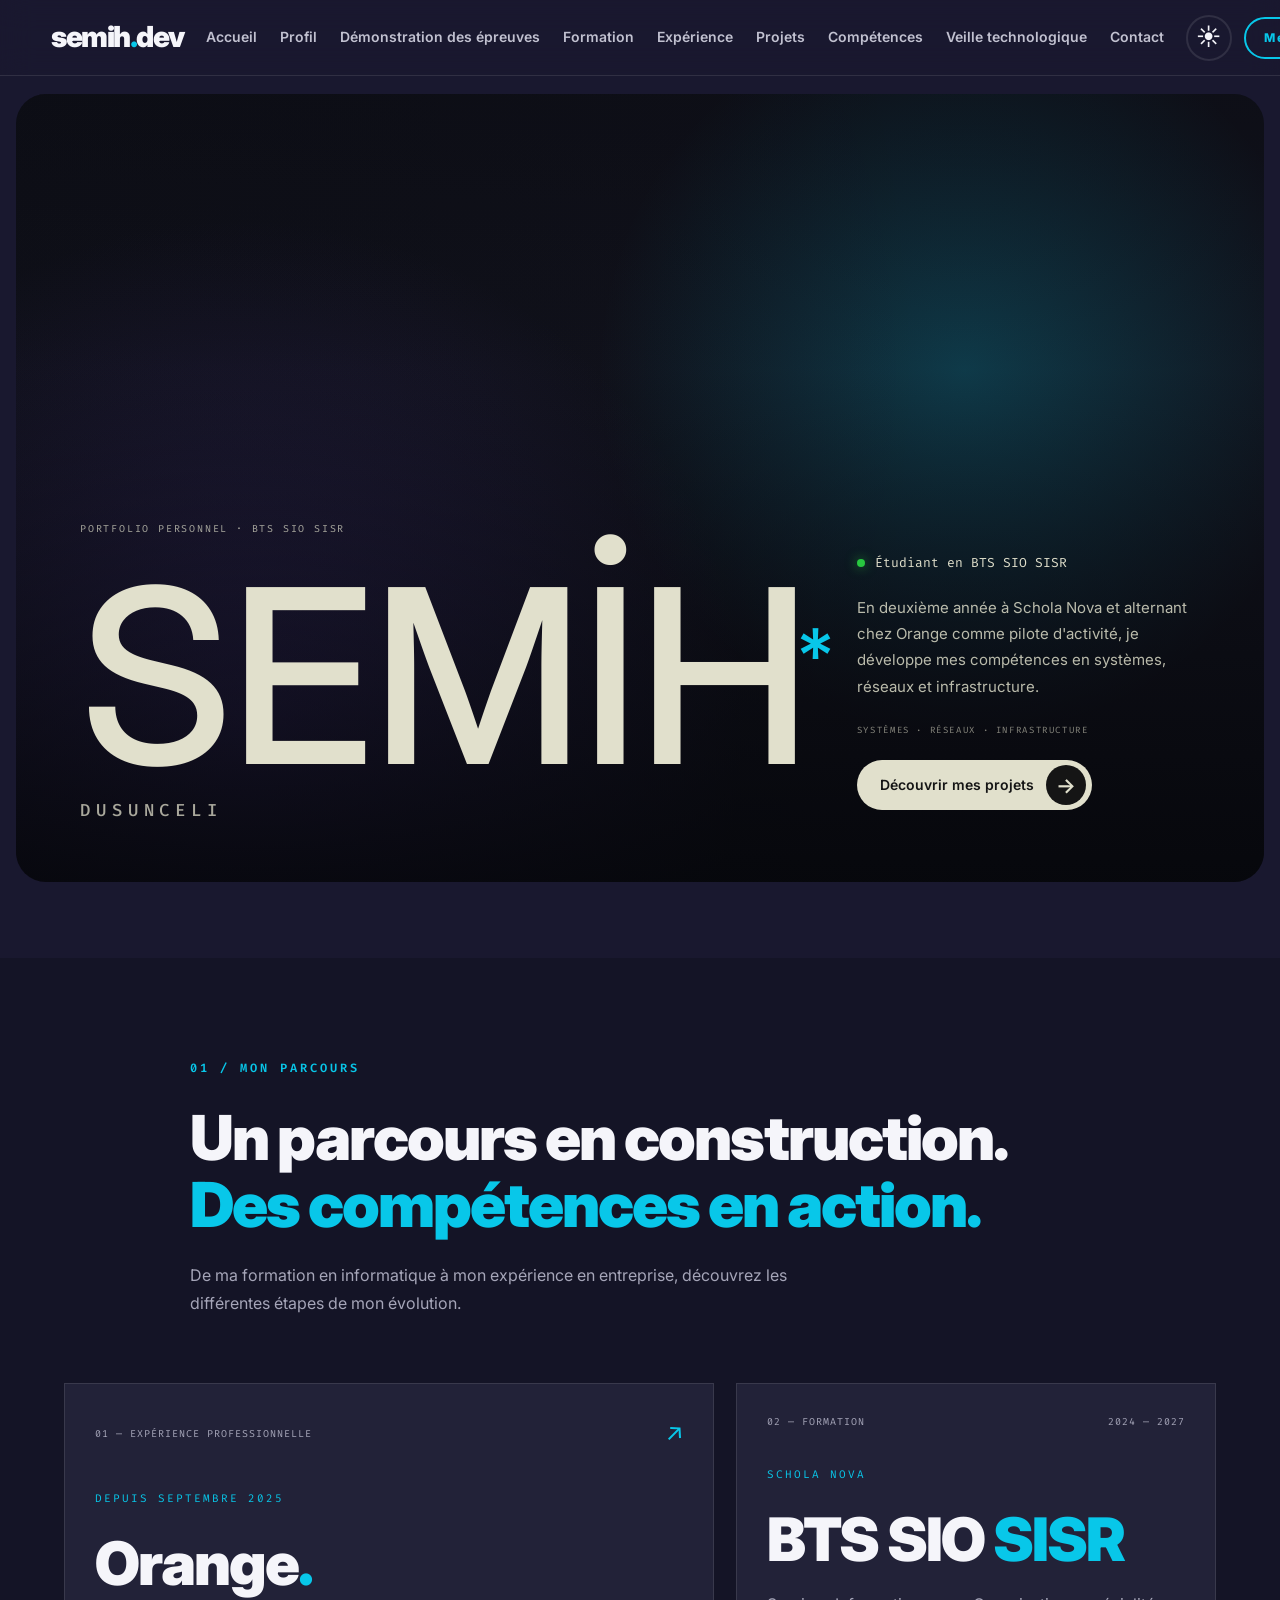
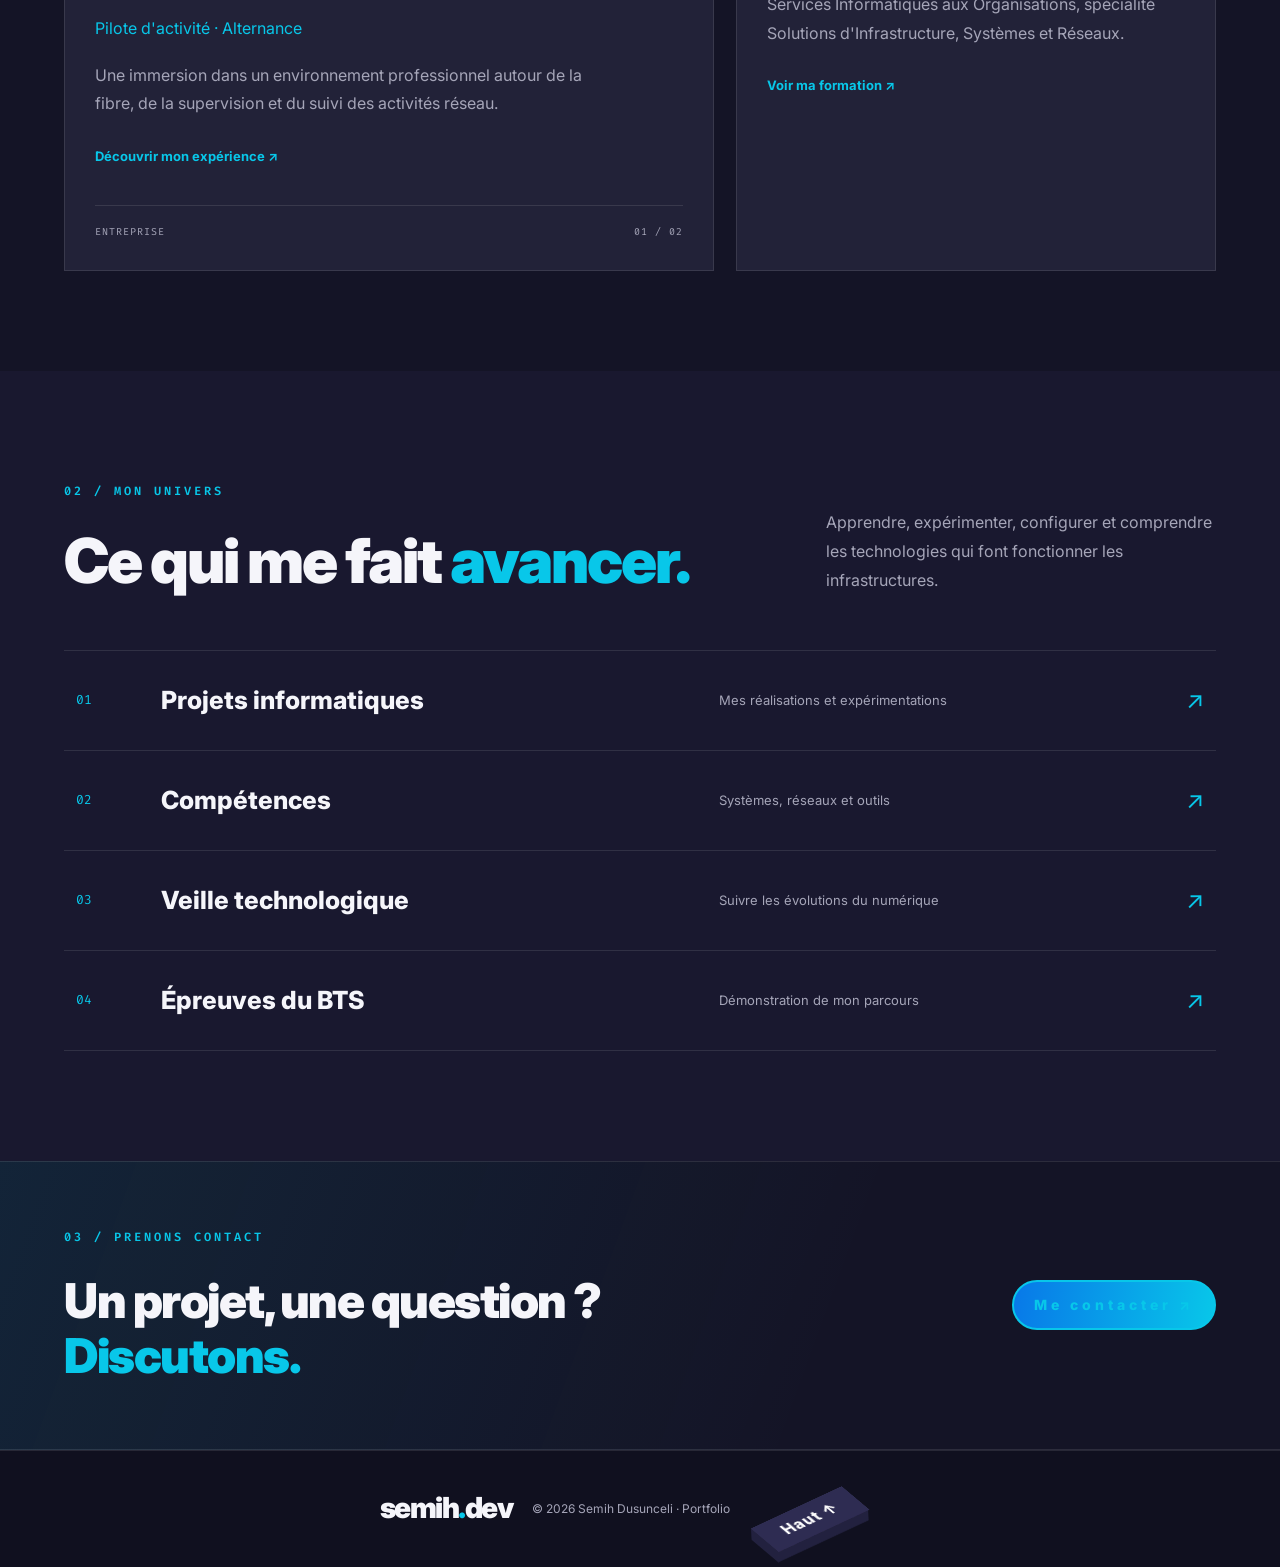
==== commit c7361f9a: "Boutons animés : pile 3D Uiverse (adamgiebl), bouton remplissage sur la nav, animations sur tous les" ====
--- a/index.html
+++ b/index.html
@@ -57,9 +57,7 @@
                     <span id="theme-icon" aria-hidden="true">☀</span>
                 </button>
 
-                <a href="contact.html" class="nav-contact">
-                    Me contacter ↗
-                </a>
+                <a href="contact.html" class="nav-contact uiverse-cta uiverse-cta--type1 uiverse-cta--nav"><span class="uiverse-cta__text">Me contacter ↗</span></a>
             </div>
 
         </nav>
@@ -293,8 +291,12 @@
             Semih Dusunceli · Portfolio
         </p>
 
-        <a href="#accueil" class="back-top">
-            Retour en haut ↑
+        <a href="#accueil" class="back-top uiverse-stack" aria-label="Retour en haut">
+            <span class="uiverse-stack__layer" aria-hidden="true"></span>
+            <span class="uiverse-stack__layer" aria-hidden="true"></span>
+            <span class="uiverse-stack__layer" aria-hidden="true"></span>
+            <span class="uiverse-stack__layer" aria-hidden="true"></span>
+            <span class="uiverse-stack__layer uiverse-stack__label">Haut ↑</span>
         </a>
 
     </footer>
--- a/uiverse-buttons.css
+++ b/uiverse-buttons.css
@@ -1,5 +1,17 @@
-/* From Uiverse.io by Gaurav-WebDev - https://uiverse.io/Gaurav-WebDev/tall-mayfly-60
-   MIT License, Copyright (c) Gaurav-WebDev (Gaurav Sharma) */
+/* =====================================================
+   BOUTONS ANIMÉS DU PORTFOLIO
+   1. Bouton « remplissage » (Uiverse — Gaurav-WebDev)
+   2. Bouton « pile 3D » (Uiverse — adamgiebl)
+   3. Animations des autres boutons et liens d'action
+   4. Accessibilité : mouvements réduits
+===================================================== */
+
+
+/* =====================================================
+   1. BOUTON REMPLISSAGE
+   From Uiverse.io by Gaurav-WebDev - https://uiverse.io/Gaurav-WebDev/tall-mayfly-60
+   MIT License, Copyright (c) Gaurav-WebDev (Gaurav Sharma)
+===================================================== */
 
 .uiverse-cta.uiverse-cta--type1 {
     --uiverse-border: #252525;
@@ -9,6 +21,7 @@
     --uiverse-shadow: #252525;
 
     position: relative;
+    isolation: isolate;
     display: inline-flex;
     align-items: center;
     justify-content: center;
@@ -23,6 +36,7 @@
     background-color: transparent;
     color: var(--uiverse-text);
     cursor: pointer;
+    font-family: inherit;
     text-align: center;
     text-decoration: none;
     box-sizing: border-box;
@@ -66,14 +80,423 @@
     transition: all .5s ease-in-out;
 }
 
-.uiverse-cta.uiverse-cta--type1:hover {
+.uiverse-cta.uiverse-cta--type1:hover,
+.uiverse-cta.uiverse-cta--type1:focus-visible {
     border-color: transparent;
     box-shadow: 1px 1px 200px var(--uiverse-shadow);
     color: var(--uiverse-hover-text);
     transform: none;
 }
 
-.uiverse-cta.uiverse-cta--type1:hover::after {
+.uiverse-cta.uiverse-cta--type1:hover::after,
+.uiverse-cta.uiverse-cta--type1:focus-visible::after {
     visibility: visible;
     transform: scale(100) translateX(2px);
 }
+
+.uiverse-cta.uiverse-cta--type1:active {
+    transform: scale(.96);
+}
+
+/* Variante compacte pour la barre de navigation */
+.uiverse-cta.uiverse-cta--type1.uiverse-cta--nav {
+    min-width: 0;
+    height: 42px;
+    padding: 0 18px;
+    font-size: 12px;
+    white-space: nowrap;
+}
+
+.uiverse-cta--nav .uiverse-cta__text {
+    letter-spacing: 2px;
+}
+
+/* Page veille : même bouton, couleur verte du thème « terminal » */
+body.page-veille .uiverse-cta.uiverse-cta--type1 {
+    --uiverse-border: #00ff66;
+    --uiverse-text: #00ff66;
+    --uiverse-fill: #00ff66;
+    --uiverse-hover-text: #050807;
+    --uiverse-shadow: rgba(0, 255, 102, .3);
+    background: transparent;
+}
+
+body.page-veille .uiverse-cta.uiverse-cta--type1:hover {
+    background: transparent;
+    color: var(--uiverse-hover-text);
+}
+
+
+/* =====================================================
+   2. BOUTON PILE 3D
+   From Uiverse.io by adamgiebl - https://uiverse.io/adamgiebl/big-ape-36
+   MIT License, Copyright (c) adamgiebl (Adam Giebl)
+===================================================== */
+
+.uiverse-stack {
+    --stack-bg: #2a2a2a;
+    --stack-side: #2a2a2a;
+    --stack-text: #fff;
+    --stack-hover: #52E19F;
+    --stack-hover-text: #fff;
+
+    position: relative;
+    display: inline-block;
+    min-width: 100px;
+    height: 32px;
+    margin: 30px 40px 10px 10px;
+    border: none;
+    background: transparent;
+    font-family: inherit;
+    list-style: none;
+    text-decoration: none;
+    cursor: pointer;
+    transform: rotate(-25deg) skew(25deg);
+    transform-style: preserve-3d;
+}
+
+/* Thème sombre : bloc violet foncé, survol cyan */
+body:not(.light-theme) .uiverse-stack {
+    --stack-bg: #2E2C52;
+    --stack-side: #22213F;
+    --stack-hover: var(--cyan);
+    --stack-hover-text: #0E0D1C;
+}
+
+/* Page veille : survol vert terminal */
+body.page-veille .uiverse-stack {
+    --stack-hover: #00ff66;
+    --stack-hover-text: #050807;
+}
+
+.uiverse-stack::before {
+    content: "";
+    position: absolute;
+    bottom: -10px;
+    left: -5px;
+    width: 100%;
+    height: 10px;
+    background: var(--stack-side);
+    transform: skewX(-41deg);
+}
+
+.uiverse-stack::after {
+    content: "";
+    position: absolute;
+    top: 5px;
+    left: -9px;
+    width: 9px;
+    height: 100%;
+    background: var(--stack-side);
+    transform: skewY(-49deg);
+}
+
+.uiverse-stack__layer {
+    position: absolute;
+    top: 0;
+    left: 0;
+    width: 100%;
+    height: 100%;
+    background: var(--stack-bg);
+    color: var(--stack-text);
+    transition: 1.1s ease-out;
+}
+
+/* Le texte est porté par la 5e couche, en flux, pour que le bouton
+   prenne la largeur de son libellé. */
+.uiverse-stack__label {
+    position: relative;
+    display: flex;
+    align-items: center;
+    justify-content: center;
+    padding: 0 16px;
+    font-size: 15px;
+    font-weight: 800;
+    letter-spacing: 1px;
+    white-space: nowrap;
+}
+
+.uiverse-stack--wide .uiverse-stack__label {
+    font-size: 13px;
+}
+
+.uiverse-stack:hover .uiverse-stack__layer,
+.uiverse-stack:focus-visible .uiverse-stack__layer {
+    z-index: 1000;
+    background: var(--stack-hover);
+    color: var(--stack-hover-text);
+    transition: .3s;
+}
+
+.uiverse-stack:hover .uiverse-stack__layer:nth-child(5),
+.uiverse-stack:focus-visible .uiverse-stack__layer:nth-child(5) {
+    transform: translate(40px, -40px);
+    opacity: 1;
+}
+
+.uiverse-stack:hover .uiverse-stack__layer:nth-child(4),
+.uiverse-stack:focus-visible .uiverse-stack__layer:nth-child(4) {
+    transform: translate(30px, -30px);
+    opacity: .8;
+}
+
+.uiverse-stack:hover .uiverse-stack__layer:nth-child(3),
+.uiverse-stack:focus-visible .uiverse-stack__layer:nth-child(3) {
+    transform: translate(20px, -20px);
+    opacity: .6;
+}
+
+.uiverse-stack:hover .uiverse-stack__layer:nth-child(2),
+.uiverse-stack:focus-visible .uiverse-stack__layer:nth-child(2) {
+    transform: translate(10px, -10px);
+    opacity: .4;
+}
+
+.uiverse-stack:hover .uiverse-stack__layer:nth-child(1),
+.uiverse-stack:focus-visible .uiverse-stack__layer:nth-child(1) {
+    transform: translate(0, 0);
+    opacity: .2;
+}
+
+.uiverse-stack:active .uiverse-stack__layer:nth-child(5) {
+    transform: translate(20px, -20px);
+    opacity: 1;
+}
+
+.uiverse-stack:active .uiverse-stack__layer:nth-child(4) {
+    transform: translate(15px, -15px);
+}
+
+.uiverse-stack:active .uiverse-stack__layer:nth-child(3) {
+    transform: translate(10px, -10px);
+}
+
+.uiverse-stack:active .uiverse-stack__layer:nth-child(2) {
+    transform: translate(5px, -5px);
+}
+
+.uiverse-stack:active .uiverse-stack__layer:nth-child(1) {
+    transform: translate(0, 0);
+}
+
+.uiverse-stack:focus-visible {
+    outline: none;
+}
+
+/* Le lien des épreuves était en inline-flex avec un espace animé :
+   on neutralise ces règles pour la version pile 3D. */
+.epreuve-link.uiverse-stack {
+    display: inline-block;
+    gap: 0;
+    /* Le bouton est incliné : on lui laisse de la place en haut et en bas */
+    margin: 80px 40px 60px 20px;
+}
+
+.epreuve-link.uiverse-stack:hover {
+    gap: 0;
+}
+
+.epreuve-link.uiverse-stack span {
+    font-size: inherit;
+}
+
+.epreuve-link.uiverse-stack .uiverse-stack__label {
+    font-size: 13px;
+}
+
+
+/* =====================================================
+   3. ANIMATIONS DES AUTRES BOUTONS
+===================================================== */
+
+/* --- Bouton jour / nuit : tour complet + onde --- */
+.theme-toggle {
+    position: relative;
+    transition: transform .6s cubic-bezier(.34, 1.56, .64, 1),
+                background .3s ease,
+                border-color .3s ease,
+                box-shadow .3s ease;
+}
+
+.theme-toggle::after {
+    content: "";
+    position: absolute;
+    inset: -2px;
+    border: 2px solid var(--cyan);
+    border-radius: 50%;
+    opacity: 0;
+    pointer-events: none;
+}
+
+.theme-toggle:hover {
+    transform: rotate(180deg) scale(1.08);
+    box-shadow: 0 0 18px rgba(8, 199, 233, .35);
+}
+
+.theme-toggle:hover::after {
+    animation: btn-ripple 1s ease-out infinite;
+}
+
+.theme-toggle:active {
+    transform: rotate(360deg) scale(.9);
+}
+
+/* --- Liens d'action dans les cartes : soulignement qui se dessine + flèche qui avance --- */
+.text-link,
+.profile-link,
+.article-link {
+    position: relative;
+    display: inline-block;
+    width: fit-content;
+    padding-bottom: 3px;
+    background-image: linear-gradient(currentColor, currentColor);
+    background-position: 0 100%;
+    background-repeat: no-repeat;
+    background-size: 0% 2px;
+    transition: background-size .35s ease,
+                transform .35s cubic-bezier(.34, 1.56, .64, 1),
+                color .25s ease,
+                letter-spacing .35s ease;
+}
+
+.text-link:hover,
+.profile-link:hover,
+.article-link:hover {
+    background-size: 100% 2px;
+    transform: translateX(6px);
+    letter-spacing: .4px;
+    opacity: 1;
+}
+
+.text-link:active,
+.profile-link:active,
+.article-link:active {
+    transform: translateX(6px) scale(.96);
+}
+
+/* --- Bouton principal du hero : reflet qui traverse + flèche qui tourne --- */
+.prisma-hero__cta {
+    position: relative;
+    overflow: hidden;
+    isolation: isolate;
+}
+
+.prisma-hero__cta::before {
+    content: "";
+    position: absolute;
+    top: 0;
+    left: -75%;
+    z-index: -1;
+    width: 50%;
+    height: 100%;
+    background: linear-gradient(100deg, transparent, rgba(255, 255, 255, .7), transparent);
+    transform: skewX(-20deg);
+}
+
+.prisma-hero__cta:hover::before {
+    animation: btn-shine .8s ease forwards;
+}
+
+.prisma-hero__cta:hover .prisma-hero__cta-icon {
+    transform: scale(1.1) rotate(-45deg);
+}
+
+.prisma-hero__cta:active {
+    transform: translateY(0) scale(.97);
+}
+
+/* --- Bouton « passer l'intro » (veille) : effet glitch --- */
+.skip-intro {
+    position: relative;
+    transition: background .2s ease, color .2s ease, transform .2s ease, box-shadow .2s ease;
+}
+
+.skip-intro:hover {
+    box-shadow: 0 0 16px rgba(0, 255, 102, .5);
+    animation: btn-glitch .35s steps(2) 2;
+}
+
+.skip-intro:active {
+    transform: scale(.95);
+}
+
+/* --- Logo : point qui rebondit --- */
+.logo:hover .logo-dot {
+    display: inline-block;
+    animation: btn-bounce .6s ease;
+}
+
+/* --- Boutons du formulaire et autres <button> sans style dédié --- */
+button:not(.uiverse-cta):not(.theme-toggle):not(.skip-intro):not(.uiverse-stack) {
+    transition: transform .2s ease, box-shadow .2s ease;
+}
+
+button:not(.uiverse-cta):not(.theme-toggle):not(.skip-intro):not(.uiverse-stack):hover {
+    transform: translateY(-2px);
+}
+
+button:not(.uiverse-cta):not(.theme-toggle):not(.skip-intro):not(.uiverse-stack):active {
+    transform: translateY(0) scale(.96);
+}
+
+
+/* --- Keyframes --- */
+@keyframes btn-ripple {
+    from { opacity: .8; transform: scale(1); }
+    to   { opacity: 0;  transform: scale(1.6); }
+}
+
+@keyframes btn-shine {
+    to { left: 125%; }
+}
+
+@keyframes btn-glitch {
+    0%   { transform: translate(0); }
+    25%  { transform: translate(-2px, 1px); text-shadow: 2px 0 #ff0055, -2px 0 #00e5ff; }
+    50%  { transform: translate(2px, -1px); }
+    75%  { transform: translate(-1px, -1px); text-shadow: -2px 0 #ff0055, 2px 0 #00e5ff; }
+    100% { transform: translate(0); }
+}
+
+@keyframes btn-bounce {
+    0%, 100% { transform: translateY(0); }
+    40%      { transform: translateY(-8px); }
+    70%      { transform: translateY(2px); }
+}
+
+
+/* =====================================================
+   4. MOUVEMENTS RÉDUITS
+   Les visiteurs qui ont désactivé les animations dans leur
+   système gardent les couleurs de survol, sans mouvement.
+===================================================== */
+
+@media (prefers-reduced-motion: reduce) {
+    .uiverse-cta,
+    .uiverse-cta::after,
+    .uiverse-stack__layer,
+    .theme-toggle,
+    .text-link,
+    .profile-link,
+    .article-link,
+    .prisma-hero__cta,
+    .skip-intro {
+        transition: none !important;
+        animation: none !important;
+    }
+
+    .uiverse-stack:hover .uiverse-stack__layer,
+    .uiverse-stack:active .uiverse-stack__layer,
+    .theme-toggle:hover,
+    .text-link:hover,
+    .profile-link:hover,
+    .article-link:hover {
+        transform: none !important;
+    }
+
+    .theme-toggle:hover::after,
+    .prisma-hero__cta:hover::before,
+    .logo:hover .logo-dot {
+        animation: none !important;
+    }
+}
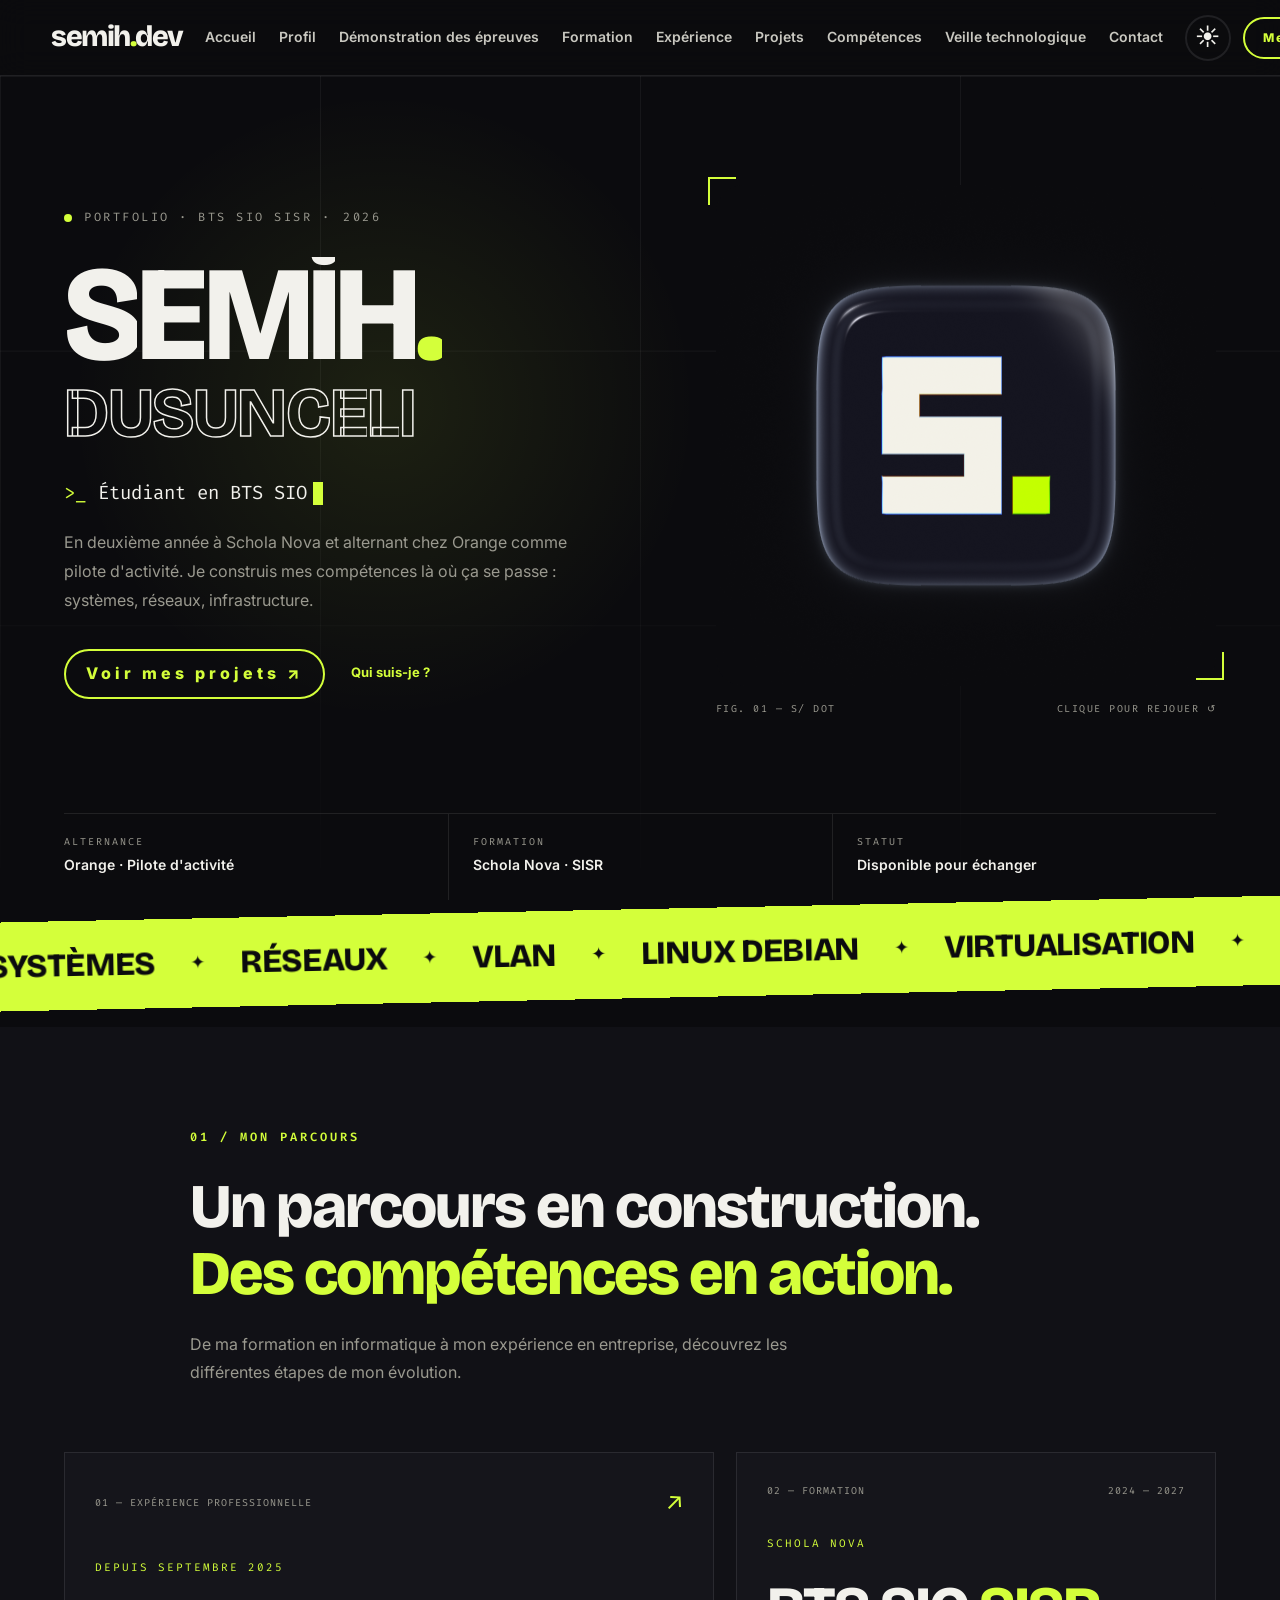
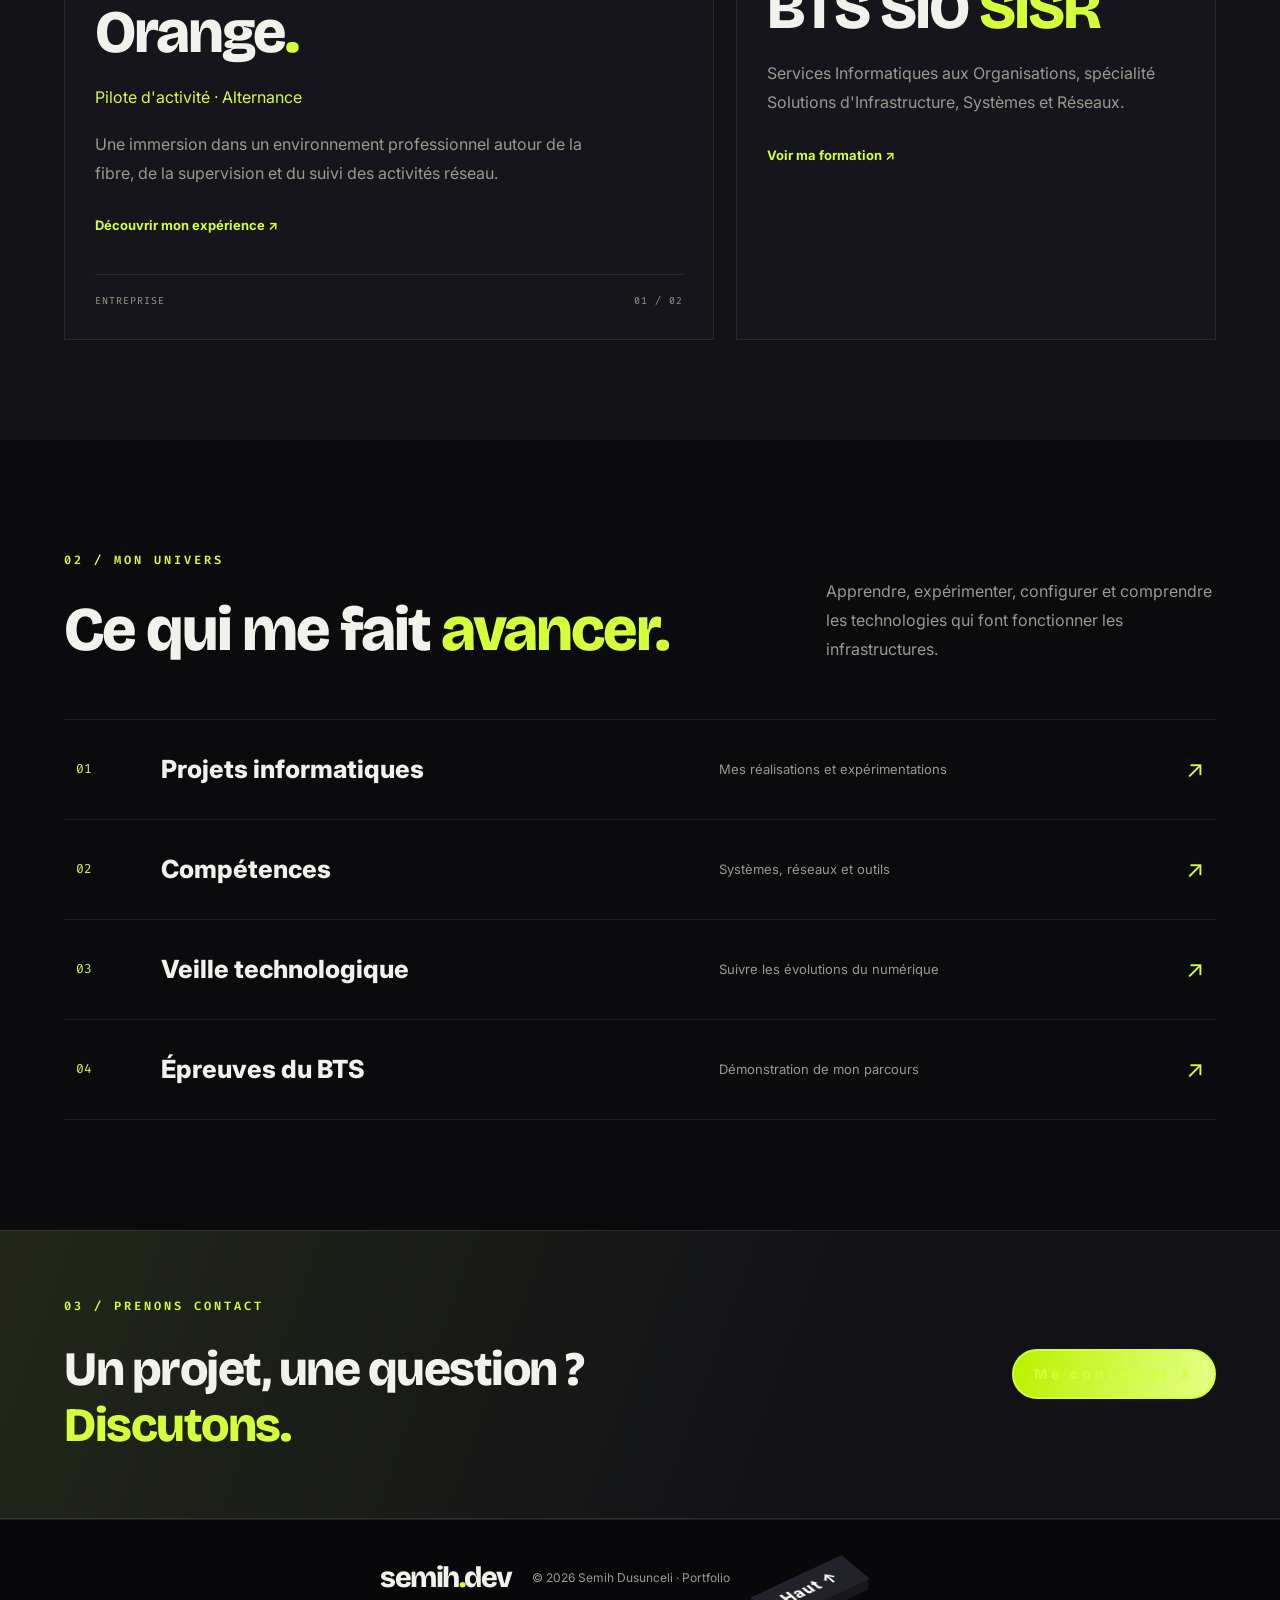
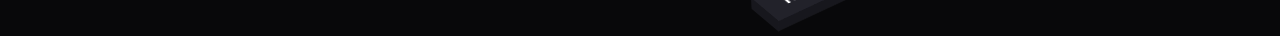
==== commit aba3848f: "Nouvelle identité : accueil avec logo en verre liquide animé, palette graphite + lime, menu mobile, " ====
--- a/index.html
+++ b/index.html
@@ -4,7 +4,7 @@
 <head>
     <meta charset="UTF-8">
     <meta name="viewport" content="width=device-width, initial-scale=1.0">
-    <meta name="theme-color" content="#19182f">
+    <meta name="theme-color" content="#0B0B0E">
     <meta name="description" content="Portfolio de Semih Dusunceli, étudiant en BTS SIO SISR et alternant chez Orange. Découvrez son parcours, ses compétences et ses projets.">
 
     <title>Semih.dev | Portfolio</title>
@@ -12,7 +12,7 @@
     <!-- Polices -->
     <link rel="preconnect" href="https://fonts.googleapis.com">
     <link rel="preconnect" href="https://fonts.gstatic.com" crossorigin>
-    <link href="https://fonts.googleapis.com/css2?family=Inter:wght@400;500;600;700;800;900&family=Fira+Code:wght@400;500;600&display=swap" rel="stylesheet">
+    <link href="https://fonts.googleapis.com/css2?family=Bricolage+Grotesque:opsz,wght@12..96,500..800&family=Inter:wght@400;500;600;700&family=Fira+Code:wght@400;500;600&display=swap" rel="stylesheet">
 
     <!-- CSS -->
     <link rel="stylesheet" href="commun.css">
@@ -21,6 +21,8 @@
     <link rel="stylesheet" href="uiverse-buttons.css">
 
     <!-- JavaScript -->
+    <script>document.documentElement.classList.add("js");</script>
+    <script src="glass-reveal.js" defer></script>
     <script src="script.js" defer></script>
 </head>
 
@@ -65,48 +67,63 @@
 
     <main>
 
-        <!-- HERO D'ACCUEIL INSPIRÉ DE PRISMA, ADAPTÉ AU PORTFOLIO -->
-        <section class="prisma-hero" id="accueil" aria-labelledby="home-title">
-            <video
-                class="prisma-hero__video"
-                data-home-hero-video
-                muted
-                loop
-                playsinline
-                preload="metadata"
-                aria-hidden="true">
-                <source src="https://d8j0ntlcm91z4.cloudfront.net/user_38xzZboKViGWJOttwIXH07lWA1P/hf_20260405_170732_8a9ccda6-5cff-4628-b164-059c500a2b41.mp4" type="video/mp4">
-            </video>
-
-            <div class="prisma-hero__noise" aria-hidden="true"></div>
-            <div class="prisma-hero__shade" aria-hidden="true"></div>
-
-            <div class="prisma-hero__content">
-                <div class="prisma-hero__identity">
-                    <p class="prisma-hero__eyebrow">PORTFOLIO PERSONNEL · BTS SIO SISR</p>
-                    <h1 class="prisma-hero__title" id="home-title" aria-label="Semih Dusunceli">
-                        <span class="prisma-hero__first-name">SEMİH<span class="prisma-hero__asterisk" aria-hidden="true">*</span></span>
-                        <span class="prisma-hero__last-name">DUSUNCELI</span>
+        <!-- HERO : LOGO EN VERRE LIQUIDE -->
+        <section class="glass-hero" id="accueil" aria-labelledby="home-title">
+            <div class="glass-hero__inner">
+
+                <div class="glass-hero__text">
+                    <p class="glass-hero__eyebrow hero-step">
+                        <span class="glass-hero__status" aria-hidden="true"></span>
+                        PORTFOLIO · BTS SIO SISR · <span id="hero-year">2026</span>
+                    </p>
+
+                    <h1 class="glass-hero__title" id="home-title" aria-label="Semih Dusunceli">
+                        <span class="glass-hero__line" data-split aria-hidden="true">SEMİH<span class="glass-hero__accent">.</span></span>
+                        <span class="glass-hero__line glass-hero__line--outline" data-split aria-hidden="true">DUSUNCELI</span>
                     </h1>
+
+                    <p class="glass-hero__role hero-step">
+                        <span class="glass-hero__prompt" aria-hidden="true">&gt;_</span>
+                        <span id="typing-text">Étudiant en BTS SIO SISR</span><span class="glass-hero__caret" aria-hidden="true"></span>
+                    </p>
+
+                    <p class="glass-hero__copy hero-step">
+                        En deuxième année à Schola Nova et alternant chez Orange comme pilote d'activité.
+                        Je construis mes compétences là où ça se passe : systèmes, réseaux, infrastructure.
+                    </p>
+
+                    <div class="glass-hero__actions hero-step">
+                        <a href="projets.html" class="uiverse-cta uiverse-cta--type1">
+                            <span class="uiverse-cta__text">Voir mes projets ↗</span>
+                        </a>
+                        <a href="profil.html" class="text-link">Qui suis-je ?</a>
+                    </div>
                 </div>
 
-                <div class="prisma-hero__intro">
-                    <p class="prisma-hero__role">
-                        <span class="prisma-hero__status" aria-hidden="true"></span>
-                        <span id="typing-text">Étudiant en BTS SIO SISR</span>
+                <div class="glass-hero__visual hero-step">
+                    <div class="glass-hero__stage" data-glass-stage></div>
+                    <p class="glass-hero__hint" aria-hidden="true">
+                        <span>FIG. 01 — S/ DOT</span>
+                        <span>CLIQUE POUR REJOUER ↺</span>
                     </p>
-                    <p class="prisma-hero__copy">
-                        En deuxième année à Schola Nova et alternant chez Orange comme pilote d'activité,
-                        je développe mes compétences en systèmes, réseaux et infrastructure.
-                    </p>
-                    <p class="prisma-hero__domains">SYSTÈMES · RÉSEAUX · INFRASTRUCTURE</p>
-                    <a class="prisma-hero__cta" href="projets.html">
-                        Découvrir mes projets
-                        <span class="prisma-hero__cta-icon" aria-hidden="true">→</span>
-                    </a>
                 </div>
-            </div>
+
+            </div>
+
+            <ul class="glass-hero__meta hero-step" aria-label="En bref">
+                <li><span>ALTERNANCE</span>Orange · Pilote d'activité</li>
+                <li><span>FORMATION</span>Schola Nova · SISR</li>
+                <li><span>STATUT</span>Disponible pour échanger</li>
+            </ul>
         </section>
+
+        <!-- BANDEAU DÉFILANT -->
+        <div class="marquee" aria-hidden="true">
+            <div class="marquee__track">
+                <span>SYSTÈMES</span><i>✦</i><span>RÉSEAUX</span><i>✦</i><span>VLAN</span><i>✦</i><span>LINUX DEBIAN</span><i>✦</i><span>VIRTUALISATION</span><i>✦</i><span>CYBERSÉCURITÉ</span><i>✦</i><span>PACKET TRACER</span><i>✦</i><span>SUPERVISION</span><i>✦</i>
+                <span>SYSTÈMES</span><i>✦</i><span>RÉSEAUX</span><i>✦</i><span>VLAN</span><i>✦</i><span>LINUX DEBIAN</span><i>✦</i><span>VIRTUALISATION</span><i>✦</i><span>CYBERSÉCURITÉ</span><i>✦</i><span>PACKET TRACER</span><i>✦</i><span>SUPERVISION</span><i>✦</i>
+            </div>
+        </div>
 
 
         <!-- PARCOURS -->
--- a/commun.css
+++ b/commun.css
@@ -10,26 +10,33 @@
 ===================================================== */
 
 :root {
-    --bg: #19182F;
-    --bg-alt: #141426;
-
-    --card: #222238;
-    --card-hover: #2A2A43;
-
-    --cyan: #08C7E9;
-    --blue: #0878E8;
-
-    --white: #F5F5FA;
-    --text: #D2D2DF;
-    --muted: #A5A5B8;
-
-    --border: rgba(255,255,255,.10);
-    --shadow: rgba(0,0,0,.25);
-
-    --header-bg: rgba(25,24,47,.96);
-    --footer-bg: #10101F;
-
-    --gradient: linear-gradient(100deg, var(--blue), var(--cyan));
+    /* Palette « graphite + lime » : fond presque noir, accent lime électrique.
+       --cyan est gardé comme nom de variable pour ne pas casser les autres fichiers :
+       c'est la couleur d'accent du site. */
+    --bg: #0B0B0E;
+    --bg-alt: #111116;
+
+    --card: #15151B;
+    --card-hover: #1C1C23;
+
+    --cyan: #D4FF3A;
+    --blue: #A8E000;
+    --accent-rgb: 212 255 58;
+    --on-accent: #0B0B0E;
+
+    --white: #F2F1EC;
+    --text: #CFCEC7;
+    --muted: #9A998F;
+
+    --border: rgba(255,255,255,.09);
+    --shadow: rgba(0,0,0,.4);
+
+    --header-bg: rgba(11,11,14,.82);
+    --footer-bg: #08080A;
+
+    --gradient: linear-gradient(100deg, #B9F200, #E4FF85);
+
+    --font-display: "Bricolage Grotesque", "Inter", Arial, sans-serif;
 }
 
 
@@ -68,7 +75,18 @@
 
 img {
     max-width: 100%;
+    height: auto;
     display: block;
+}
+
+h1, h2, h3,
+.logo {
+    font-family: var(--font-display);
+}
+
+::selection {
+    background: var(--cyan);
+    color: var(--on-accent);
 }
 
 h1, h2, h3, h4 {
@@ -137,7 +155,7 @@
     position: relative;
     padding: 8px 0;
 
-    color: #C1C1D0;
+    color: #C9C8C0;
     font-size: 14px;
     font-weight: 600;
     white-space: nowrap;
@@ -203,7 +221,7 @@
 .theme-toggle:hover {
     transform: rotate(20deg);
     border-color: var(--cyan);
-    background: rgba(8,199,233,.1);
+    background: rgb(var(--accent-rgb) / .1);
 }
 
 
@@ -289,13 +307,13 @@
 .btn-primary,
 .primary-button {
     background: var(--gradient);
-    color: #FFFFFF;
+    color: var(--on-accent);
     border: 1px solid transparent;
 }
 
 .btn-primary:hover,
 .primary-button:hover {
-    box-shadow: 0 7px 24px rgba(8,199,233,.25);
+    box-shadow: 0 7px 24px rgb(var(--accent-rgb) / .3);
 }
 
 .btn-ghost {
@@ -342,24 +360,28 @@
 ===================================================== */
 
 body.light-theme {
-    --bg: #F7F9FC;
-    --bg-alt: #EDF3FA;
+    --bg: #F3F2ED;
+    --bg-alt: #EBEAE3;
 
     --card: #FFFFFF;
-    --card-hover: #F1F7FC;
-
-    --cyan: #079FBD;
-    --blue: #4A91D9;
-
-    --white: #34445B;
-    --text: #53647A;
-    --muted: #8492A5;
-
-    --border: #E1E9F2;
-    --shadow: rgba(80,110,145,.08);
-
-    --header-bg: rgba(255,255,255,.96);
-    --footer-bg: #EAF0F7;
+    --card-hover: #F8F7F2;
+
+    --cyan: #4A6800;
+    --blue: #3A5200;
+    --accent-rgb: 74 104 0;
+    --on-accent: #FFFFFF;
+
+    --white: #141414;
+    --text: #3A3A35;
+    --muted: #66655E;
+
+    --border: #DDDBD2;
+    --shadow: rgba(30,30,10,.07);
+
+    --header-bg: rgba(243,242,237,.88);
+    --footer-bg: #EAE9E2;
+
+    --gradient: linear-gradient(100deg, #3A5200, #5C8000);
 }
 
 
@@ -367,24 +389,24 @@
 
 body.light-theme .navbar {
     background: var(--header-bg);
-    border-bottom: 1px solid #E5ECF4;
+    border-bottom: 1px solid var(--border);
 }
 
 body.light-theme .nav-links a {
-    color: #52647B;
+    color: var(--muted);
 }
 
 body.light-theme .nav-links a:hover,
 body.light-theme .nav-links a.active {
-    color: #079FBD;
+    color: var(--cyan);
 }
 
 
 /* Bouton jour / nuit */
 
 body.light-theme .theme-toggle {
-    color: #52647B;
-    border-color: #D5E0EC;
+    color: var(--muted);
+    border-color: var(--border);
 }
 
 
@@ -392,31 +414,31 @@
 
 body.light-theme .footer,
 body.light-theme footer {
-    background: #EAF0F7;
-    border-top: 1px solid #DCE5EF;
+    background: var(--footer-bg);
+    border-top: 1px solid var(--border);
 }
 
 body.light-theme .footer p,
 body.light-theme footer p {
-    color: #718198;
+    color: var(--muted);
 }
 
 body.light-theme .footer .logo,
 body.light-theme footer .logo {
-    color: #34445B;
+    color: var(--white);
 }
 
 
 /* Boutons */
 
 body.light-theme .btn-ghost {
-    color: #52647B;
-    border-color: #D5E0EC;
+    color: var(--muted);
+    border-color: var(--border);
 }
 
 body.light-theme .btn-ghost:hover {
-    color: #079FBD;
-    border-color: #079FBD;
+    color: var(--cyan);
+    border-color: var(--cyan);
 }
 
 
@@ -437,3 +459,126 @@
     opacity: 1;
     transform: translateY(0);
 }
+
+
+/* =====================================================
+   9. MENU MOBILE (bouton ajouté par script.js)
+===================================================== */
+
+.nav-burger {
+    display: none;
+    position: relative;
+    width: 46px;
+    height: 46px;
+    flex: 0 0 46px;
+    border: 2px solid var(--border);
+    border-radius: 50%;
+    background: transparent;
+    cursor: pointer;
+}
+
+.nav-burger span {
+    position: absolute;
+    left: 50%;
+    width: 18px;
+    height: 2px;
+    margin-left: -9px;
+    border-radius: 2px;
+    background: var(--white);
+    transition: transform .35s cubic-bezier(.34, 1.56, .64, 1), opacity .2s ease, top .35s ease;
+}
+
+.nav-burger span:nth-child(1) { top: 15px; }
+.nav-burger span:nth-child(2) { top: 21px; }
+.nav-burger span:nth-child(3) { top: 27px; }
+
+.nav-open .nav-burger span:nth-child(1) { top: 21px; transform: rotate(45deg); }
+.nav-open .nav-burger span:nth-child(2) { opacity: 0; transform: scaleX(0); }
+.nav-open .nav-burger span:nth-child(3) { top: 21px; transform: rotate(-45deg); }
+
+@media (max-width: 1180px) {
+    .navbar {
+        position: relative;
+    }
+
+    .nav-burger {
+        display: block;
+    }
+
+    .nav-links {
+        position: absolute;
+        top: 100%;
+        left: 0;
+        right: 0;
+        z-index: 999;
+
+        display: flex;
+        flex-direction: column;
+        align-items: flex-start;
+        gap: 0;
+        padding: 10px 5% 24px;
+
+        background: var(--bg);
+        border-bottom: 1px solid var(--border);
+
+        clip-path: inset(0 0 100% 0);
+        visibility: hidden;
+        transition: clip-path .5s cubic-bezier(.7, 0, .2, 1), visibility 0s .5s;
+    }
+
+    .nav-open .nav-links {
+        clip-path: inset(0 0 0 0);
+        visibility: visible;
+        transition: clip-path .5s cubic-bezier(.7, 0, .2, 1), visibility 0s;
+    }
+
+    .nav-links a {
+        width: 100%;
+        padding: 14px 0;
+        border-bottom: 1px solid var(--border);
+        font-family: var(--font-display);
+        font-size: clamp(22px, 5vw, 30px);
+        font-weight: 700;
+        opacity: 0;
+        transform: translateY(14px);
+        transition: opacity .3s ease, transform .4s ease, color .3s ease;
+    }
+
+    .nav-links a::after {
+        display: none;
+    }
+
+    .nav-open .nav-links a {
+        opacity: 1;
+        transform: none;
+    }
+
+    .nav-open .nav-links a:nth-child(1) { transition-delay: .08s; }
+    .nav-open .nav-links a:nth-child(2) { transition-delay: .12s; }
+    .nav-open .nav-links a:nth-child(3) { transition-delay: .16s; }
+    .nav-open .nav-links a:nth-child(4) { transition-delay: .2s; }
+    .nav-open .nav-links a:nth-child(5) { transition-delay: .24s; }
+    .nav-open .nav-links a:nth-child(6) { transition-delay: .28s; }
+    .nav-open .nav-links a:nth-child(7) { transition-delay: .32s; }
+    .nav-open .nav-links a:nth-child(8) { transition-delay: .36s; }
+    .nav-open .nav-links a:nth-child(9) { transition-delay: .4s; }
+
+    .nav-links a:hover,
+    .nav-links a.active {
+        color: var(--cyan);
+    }
+
+    body.menu-open {
+        overflow: hidden;
+    }
+}
+
+@media (max-width: 560px) {
+    .nav-contact {
+        display: none !important;
+    }
+
+    .logo {
+        font-size: 24px;
+    }
+}
--- a/accueil.css
+++ b/accueil.css
@@ -1,106 +1,10 @@
-
 /* =====================================================
    SEMIH.DEV — ACCUEIL
-   Direction artistique : Digital Editorial
-===================================================== */
-
-/* VARIABLES LOCALES */
+   Direction artistique : graphite + lime, logo en verre liquide
+===================================================== */
 
 .page-accueil {
-    --hero-line: rgba(165, 165, 184, .19);
-    --hero-soft: rgba(8, 199, 233, .08);
-    --hero-glow: rgba(8, 199, 233, .13);
-}
-
-/* =====================================================
-   1. HERO
-===================================================== */
-
-.hero {
-    min-height: calc(100vh - 76px);
-    padding: 45px 5% 55px;
-    position: relative;
-    overflow: hidden;
-
-    display: flex;
-    align-items: center;
-
-    background:
-        radial-gradient(circle at 78% 40%, var(--hero-glow), transparent 32%),
-        radial-gradient(circle at 10% 85%, rgba(92, 65, 180, .12), transparent 30%),
-        var(--bg);
-}
-
-.hero::before {
-    content: "";
-    position: absolute;
-    inset: 0;
-    pointer-events: none;
-
-    background-image:
-        linear-gradient(var(--hero-line) 1px, transparent 1px),
-        linear-gradient(90deg, var(--hero-line) 1px, transparent 1px);
-
-    background-size: 70px 70px;
-    opacity: .16;
-
-    mask-image: linear-gradient(to bottom, black, transparent 90%);
-}
-
-.hero-inner {
-    width: 100%;
-    max-width: 1450px;
-    margin: auto;
-    position: relative;
-    z-index: 2;
-}
-
-.hero-topline {
-    display: flex;
-    justify-content: space-between;
-    align-items: center;
-    gap: 20px;
-
-    padding-bottom: 20px;
-    margin-bottom: 55px;
-
-    border-bottom: 1px solid var(--hero-line);
-
-    color: var(--muted);
-    font-family: "Fira Code", monospace;
-    font-size: 11px;
-    letter-spacing: 2px;
-}
-
-.hero-location {
-    display: flex;
-    align-items: center;
-    gap: 10px;
-}
-
-.status-dot {
-    width: 8px;
-    height: 8px;
-    flex-shrink: 0;
-
-    border-radius: 50%;
-    background: #28C840;
-    box-shadow: 0 0 12px rgba(40, 200, 64, .6);
-}
-
-/* =====================================================
-   2. COMPOSITION PRINCIPALE
-===================================================== */
-
-.hero-main {
-    display: grid;
-    grid-template-columns: minmax(0, 1.3fr) minmax(280px, .7fr);
-    align-items: center;
-    gap: 50px;
-}
-
-.intro {
-    min-width: 0;
+    --hero-soft: rgb(var(--accent-rgb) / .06);
 }
 
 .eyebrow {
@@ -113,342 +17,376 @@
     letter-spacing: 3px;
 }
 
-.intro-copy {
+.highlight {
+    color: var(--cyan);
+}
+
+
+/* =====================================================
+   1. HERO — LOGO EN VERRE LIQUIDE
+===================================================== */
+
+.glass-hero {
+    --mx: 30%;
+    --my: 40%;
+
+    position: relative;
+    overflow: hidden;
+    isolation: isolate;
+    min-height: calc(100svh - 76px);
+    padding: clamp(36px, 6vh, 70px) 5% 0;
+
+    display: flex;
+    flex-direction: column;
+    justify-content: space-between;
+    gap: 40px;
+
+    background: var(--bg);
+}
+
+/* Halo qui suit la souris (position mise à jour par script.js) */
+.glass-hero::before {
+    content: "";
+    position: absolute;
+    inset: 0;
+    z-index: -1;
+    pointer-events: none;
+    background: radial-gradient(520px circle at var(--mx) var(--my), rgb(var(--accent-rgb) / .09), transparent 60%);
+    transition: background .2s ease;
+}
+
+/* Fines lignes de repère, façon plan technique */
+.glass-hero::after {
+    content: "";
+    position: absolute;
+    inset: 0;
+    z-index: -2;
+    pointer-events: none;
+    background-image:
+        linear-gradient(to right, var(--border) 1px, transparent 1px),
+        linear-gradient(to bottom, var(--border) 1px, transparent 1px);
+    background-size: 25% 100%, 100% 33.33%;
+    opacity: .55;
+    mask-image: linear-gradient(to bottom, #000 40%, transparent);
+}
+
+.glass-hero__inner {
     width: 100%;
-}
-
-.intro-copy h1 {
+    max-width: 1320px;
+    margin: auto;
+
+    display: grid;
+    grid-template-columns: minmax(0, 1.08fr) minmax(0, .92fr);
+    align-items: center;
+    gap: clamp(30px, 5vw, 80px);
+}
+
+.glass-hero__text {
+    min-width: 0;
+}
+
+.glass-hero__eyebrow {
+    display: inline-flex;
+    align-items: center;
+    gap: 12px;
+    margin-bottom: 28px;
+
+    color: var(--muted);
+    font-family: "Fira Code", monospace;
+    font-size: 12px;
+    letter-spacing: 2.5px;
+}
+
+.glass-hero__status {
+    width: 8px;
+    height: 8px;
+    border-radius: 50%;
+    background: var(--cyan);
+    box-shadow: 0 0 0 0 rgb(var(--accent-rgb) / .6);
+    animation: hero-pulse 2s ease-out infinite;
+}
+
+.glass-hero__title {
+    margin: 0 0 30px;
+
     display: flex;
     flex-direction: column;
-    align-items: flex-start;
-
-    margin: 0 0 30px;
 
     color: var(--white);
-    font-size: clamp(65px, 9.5vw, 138px);
-    font-weight: 900;
-    line-height: .84;
-    letter-spacing: -9px;
-}
-
-.hero-title-small {
+    font-family: var(--font-display);
+    font-size: clamp(64px, 10.5vw, 168px);
+    font-weight: 800;
+    line-height: .86;
+    letter-spacing: -.045em;
+}
+
+.glass-hero__line {
+    display: block;
+    white-space: nowrap;
+}
+
+.glass-hero__line--outline {
+    margin-top: .08em;
+    font-size: .52em;
+    font-weight: 700;
+    letter-spacing: -.02em;
+    color: transparent;
+    -webkit-text-stroke: 1.5px var(--white);
+}
+
+.glass-hero__accent {
+    color: var(--cyan);
+}
+
+/* Lettres découpées par script.js : chacune monte derrière un masque */
+.glass-hero__char {
+    display: inline-block;
+    overflow: hidden;
+    vertical-align: top;
+    padding-bottom: .04em;
+}
+
+.glass-hero__char > span {
+    display: inline-block;
+    transition: transform .25s ease, color .25s ease;
+}
+
+/* Petit saut des lettres au survol du titre */
+.glass-hero__char:hover > span {
+    transform: translateY(-8%) rotate(-4deg);
+    color: var(--cyan);
+}
+
+.glass-hero__line--outline .glass-hero__char:hover > span {
+    -webkit-text-stroke-color: var(--cyan);
+}
+
+.glass-hero__role {
+    display: flex;
+    align-items: center;
+    gap: 12px;
+    min-height: 32px;
     margin-bottom: 18px;
 
-    color: var(--muted);
+    color: var(--white);
     font-family: "Fira Code", monospace;
-    font-size: 13px;
-    font-weight: 500;
-    letter-spacing: 5px;
-    line-height: 1.5;
-}
-
-.highlight {
-    color: var(--cyan);
-}
-
-.hero-title-outline {
-    margin-top: 18px;
-
-    color: transparent;
-    -webkit-text-stroke: 1px var(--muted);
-
-    font-size: clamp(28px, 4.2vw, 58px);
-    font-weight: 800;
-    letter-spacing: -2px;
-    line-height: 1;
-}
-
-/* =====================================================
-   3. MÉTIER / ANIMATION
-===================================================== */
-
-.hero-role {
-    display: flex;
-    align-items: center;
-    gap: 15px;
-
-    min-height: 40px;
-    margin-bottom: 25px;
-}
-
-.role-line {
-    width: 35px;
-    height: 2px;
-    flex-shrink: 0;
-
+    font-size: clamp(15px, 1.5vw, 19px);
+}
+
+.glass-hero__prompt {
+    color: var(--cyan);
+}
+
+.glass-hero__caret {
+    width: 10px;
+    height: 1.2em;
+    margin-left: -6px;
     background: var(--cyan);
-}
-
-.hero-role p {
-    margin: 0;
-
-    color: var(--cyan);
-    font-family: "Fira Code", monospace;
-    font-size: clamp(14px, 1.8vw, 19px);
-}
-
-.cursor {
-    display: inline-block;
-    margin-left: 2px;
-    animation: blink .7s infinite;
-}
-
-@keyframes blink {
-    0%, 49% { opacity: 1; }
-    50%, 100% { opacity: 0; }
-}
-
-.description {
-    max-width: 640px;
-    margin-bottom: 32px;
-
-    color: var(--text);
+    animation: hero-blink 1s steps(1) infinite;
+}
+
+.glass-hero__copy {
+    max-width: 520px;
+    margin-bottom: 34px;
+    color: var(--muted);
     font-size: 16px;
-    line-height: 1.9;
-    white-space: pre-line;
-}
-
-/* =====================================================
-   4. BOUTONS
-===================================================== */
-
-.hero-actions {
+}
+
+.glass-hero__actions {
     display: flex;
     flex-wrap: wrap;
     align-items: center;
-    gap: 14px;
-}
-
-.hero-actions .btn {
-    transition: transform .25s ease, box-shadow .25s ease;
-}
-
-.hero-actions .btn:hover {
-    transform: translateY(-4px);
-}
-
-/* =====================================================
-   5. PHOTO
-===================================================== */
-
-.hero-visual {
+    gap: 26px;
+}
+
+.glass-hero__visual {
+    position: relative;
     width: 100%;
-    max-width: 440px;
+    max-width: 560px;
     justify-self: end;
+}
+
+.glass-hero__stage {
     position: relative;
-    padding: 25px 20px;
-}
-
-.visual-index,
-.visual-caption {
+    width: 100%;
+    aspect-ratio: 1 / 1;
+    overflow: hidden;
+    border-radius: 28px;
+    background: var(--bg);
+    cursor: pointer;
+}
+
+/* Coins de visée autour du logo */
+.glass-hero__visual::before,
+.glass-hero__visual::after {
+    content: "";
+    position: absolute;
+    z-index: 1;
+    width: 26px;
+    height: 26px;
+    pointer-events: none;
+    border-color: var(--cyan);
+    border-style: solid;
+}
+
+.glass-hero__visual::before {
+    top: -8px;
+    left: -8px;
+    border-width: 2px 0 0 2px;
+}
+
+.glass-hero__visual::after {
+    right: -8px;
+    bottom: 38px;
+    border-width: 0 2px 2px 0;
+}
+
+.glass-hero__hint {
     display: flex;
     justify-content: space-between;
-    align-items: center;
+    gap: 12px;
+    margin-top: 14px;
 
     color: var(--muted);
     font-family: "Fira Code", monospace;
     font-size: 10px;
-    letter-spacing: 2px;
-}
-
-.visual-index {
-    margin-bottom: 18px;
-}
-
-.portrait-frame {
-    position: relative;
+    letter-spacing: 1.5px;
+}
+
+.glass-hero__meta {
     width: 100%;
-    aspect-ratio: 4 / 5;
-
-    padding: 12px;
-
-    border: 1px solid rgba(8, 199, 233, .45);
-    background: var(--card);
-
-    box-shadow: 18px 18px 0 rgba(8, 199, 233, .08);
-}
-
-.portrait-frame::before {
-    content: "";
-    position: absolute;
-    inset: 7px;
-    z-index: 1;
-    pointer-events: none;
-
-    border: 1px solid rgba(255, 255, 255, .15);
-}
-
-.portrait-frame img {
-    width: 100%;
-    height: 100%;
-
+    max-width: 1320px;
+    margin: 0 auto;
+
+    display: grid;
+    grid-template-columns: repeat(3, 1fr);
+
+    list-style: none;
+    border-top: 1px solid var(--border);
+}
+
+.glass-hero__meta li {
+    padding: 20px 0 24px;
+
+    color: var(--white);
+    font-size: 14px;
+    font-weight: 600;
+}
+
+.glass-hero__meta li + li {
+    padding-left: 24px;
+    border-left: 1px solid var(--border);
+}
+
+.glass-hero__meta li span {
     display: block;
-    object-fit: cover;
-    object-position: center 35%;
-
-    filter: saturate(.8);
-    transition: filter .4s ease, transform .5s ease;
-}
-
-.portrait-frame:hover img {
-    filter: saturate(1.1);
-    transform: scale(1.015);
-}
-
-.portrait-frame-label {
-    position: absolute;
-    top: -13px;
-    left: 25px;
-    z-index: 3;
-
-    padding: 6px 12px;
-
-    background: var(--bg);
-    color: var(--cyan);
-
+    margin-bottom: 4px;
+
+    color: var(--muted);
     font-family: "Fira Code", monospace;
     font-size: 10px;
+    font-weight: 400;
     letter-spacing: 2px;
 }
 
-.portrait-cross {
-    position: absolute;
-    z-index: 3;
-
-    color: var(--cyan);
-    font-family: "Fira Code", monospace;
-    font-size: 22px;
-}
-
-.portrait-cross-one {
-    top: -13px;
-    right: -10px;
-}
-
-.portrait-cross-two {
-    bottom: -13px;
-    left: -10px;
-}
-
-.visual-caption {
-    margin-top: 22px;
-}
-
-/* =====================================================
-   6. BANDEAU TECHNIQUE
-===================================================== */
-
-.hero-bottom {
+
+/* --- Chorégraphie d'entrée (seulement si JavaScript est actif) --- */
+
+.js .glass-hero .hero-step {
+    opacity: 0;
+    transform: translateY(22px);
+}
+
+.js .glass-hero .glass-hero__char > span {
+    transform: translateY(105%);
+}
+
+.js .glass-hero.is-live .hero-step {
+    animation: hero-rise .9s cubic-bezier(.2, .8, .2, 1) forwards;
+}
+
+.js .glass-hero.is-live .glass-hero__char > span {
+    animation: hero-letter .9s cubic-bezier(.2, .9, .25, 1) forwards;
+    animation-delay: calc(.35s + var(--i) * 45ms);
+}
+
+.js .glass-hero.is-live .glass-hero__visual { animation-delay: 0s; }
+.js .glass-hero.is-live .glass-hero__eyebrow { animation-delay: .2s; }
+.js .glass-hero.is-live .glass-hero__role { animation-delay: 1.05s; }
+.js .glass-hero.is-live .glass-hero__copy { animation-delay: 1.2s; }
+.js .glass-hero.is-live .glass-hero__actions { animation-delay: 1.35s; }
+.js .glass-hero.is-live .glass-hero__meta { animation-delay: 1.6s; }
+
+/* Une fois l'entrée finie, le survol des lettres reprend la main */
+.js .glass-hero.is-done .glass-hero__char > span {
+    animation: none;
+    transform: none;
+}
+
+.js .glass-hero.is-done .glass-hero__char:hover > span {
+    transform: translateY(-8%) rotate(-4deg);
+}
+
+@keyframes hero-rise {
+    to { opacity: 1; transform: none; }
+}
+
+@keyframes hero-letter {
+    to { transform: translateY(0); }
+}
+
+@keyframes hero-blink {
+    50% { opacity: 0; }
+}
+
+@keyframes hero-pulse {
+    0%   { box-shadow: 0 0 0 0 rgb(var(--accent-rgb) / .6); }
+    100% { box-shadow: 0 0 0 12px rgb(var(--accent-rgb) / 0); }
+}
+
+
+/* =====================================================
+   2. BANDEAU DÉFILANT
+===================================================== */
+
+.marquee {
+    overflow: hidden;
+    padding: 18px 0;
+    background: var(--cyan);
+    color: var(--on-accent);
+    transform: rotate(-1.2deg) scale(1.02);
+    margin: 10px 0 30px;
+}
+
+.marquee__track {
     display: flex;
     align-items: center;
-    flex-wrap: wrap;
-    gap: 25px;
-
-    margin-top: 65px;
-    padding-top: 22px;
-
-    border-top: 1px solid var(--hero-line);
-}
-
-.hero-bottom-item {
-    display: flex;
-    align-items: center;
-    gap: 10px;
-
-    color: var(--text);
-    font-family: "Fira Code", monospace;
-    font-size: 10px;
-    letter-spacing: 1px;
-}
-
-.bottom-number {
-    color: var(--cyan);
-    font-size: 12px;
-}
-
-.hero-bottom-note {
-    display: flex;
-    align-items: center;
-    gap: 9px;
-
-    margin-left: auto;
-
-    color: var(--muted);
-    font-family: "Fira Code", monospace;
-    font-size: 10px;
-}
-
-/* =====================================================
-   7. COORDONNÉES DÉCORATIVES
-===================================================== */
-
-.hero-coordinate {
-    position: absolute;
-    z-index: 1;
-
-    color: var(--muted);
-    opacity: .4;
-
-    font-family: "Fira Code", monospace;
-    font-size: 9px;
-    letter-spacing: 2px;
-    writing-mode: vertical-rl;
-}
-
-.coordinate-one {
-    top: 150px;
-    right: 17px;
-}
-
-.coordinate-two {
-    bottom: 100px;
-    left: 15px;
-    transform: rotate(180deg);
-}
-
-/* =====================================================
-   8. DÉFILEMENT
-===================================================== */
-
-.scroll-cue {
-    position: absolute;
-    bottom: 18px;
-    left: 50%;
-    transform: translateX(-50%);
-
-    display: flex;
-    flex-direction: column;
-    align-items: center;
-    gap: 8px;
-
-    color: var(--muted);
-    font-family: "Fira Code", monospace;
-    font-size: 9px;
-    letter-spacing: 3px;
-}
-
-.scroll-cue span {
-    width: 1px;
-    height: 25px;
-
-    background: var(--cyan);
-    animation: scroll-line 1.5s infinite;
-}
-
-@keyframes scroll-line {
-    0% {
-        transform: scaleY(.2);
-        transform-origin: top;
-    }
-    50% {
-        transform: scaleY(1);
-        transform-origin: top;
-    }
-    100% {
-        transform: scaleY(.2);
-        transform-origin: bottom;
-    }
-}
+    gap: 34px;
+    width: max-content;
+    animation: marquee 32s linear infinite;
+}
+
+.marquee:hover .marquee__track {
+    animation-play-state: paused;
+}
+
+.marquee span {
+    font-family: var(--font-display);
+    font-size: clamp(20px, 2.6vw, 32px);
+    font-weight: 800;
+    letter-spacing: -.02em;
+    white-space: nowrap;
+}
+
+.marquee i {
+    font-style: normal;
+    font-size: 18px;
+}
+
+@keyframes marquee {
+    to { transform: translateX(-50%); }
+}
+
 
 /* =====================================================
    9. SECTIONS
@@ -687,7 +625,7 @@
 .contact-strip {
     padding: 65px 5%;
     background:
-        linear-gradient(110deg, rgba(8, 199, 233, .09), transparent 65%),
+        linear-gradient(110deg, rgb(var(--accent-rgb) / .09), transparent 65%),
         var(--bg-alt);
     border-top: 1px solid var(--border);
     border-bottom: 1px solid var(--border);
@@ -714,122 +652,58 @@
     letter-spacing: -1.5px;
 }
 
-/* =====================================================
-   13. ANIMATIONS
-===================================================== */
-
-@media (prefers-reduced-motion: no-preference) {
-    .hero-main .intro {
-        animation: hero-enter .8s ease both;
-    }
-
-    .hero-visual {
-        animation: visual-enter 1s .15s ease both;
-    }
-}
-
-@keyframes hero-enter {
-    from {
-        opacity: 0;
-        transform: translateY(25px);
-    }
-    to {
-        opacity: 1;
-        transform: translateY(0);
-    }
-}
-
-@keyframes visual-enter {
-    from {
-        opacity: 0;
-        transform: translateX(25px);
-    }
-    to {
-        opacity: 1;
-        transform: translateX(0);
-    }
-}
-
-/* =====================================================
-   14. RESPONSIVE
+
+
+/* =====================================================
+   13. RESPONSIVE
 ===================================================== */
 
 @media (max-width: 1050px) {
-    .hero-main {
-        grid-template-columns: minmax(0, 1fr) minmax(250px, .65fr);
-        gap: 30px;
-    }
-
-    .intro-copy h1 {
-        font-size: clamp(58px, 8vw, 100px);
-        letter-spacing: -6px;
-    }
-
     .journey-layout {
-        grid-template-columns: 1fr 1fr;
+        grid-template-columns: 1fr;
+    }
+}
+
+@media (max-width: 900px) {
+    .glass-hero {
+        min-height: auto;
+        padding-top: 30px;
+    }
+
+    .glass-hero__inner {
+        grid-template-columns: 1fr;
+    }
+
+    .glass-hero__visual {
+        order: -1;
+        max-width: 380px;
+        justify-self: center;
+    }
+
+    .glass-hero__meta {
+        grid-template-columns: 1fr;
+    }
+
+    .glass-hero__meta li + li {
+        padding-left: 0;
+        border-left: 0;
+        border-top: 1px solid var(--border);
     }
 }
 
 @media (max-width: 768px) {
-    .hero {
-        min-height: auto;
-        padding: 55px 6% 75px;
-    }
-
-    .hero-topline {
-        margin-bottom: 40px;
-        font-size: 9px;
-        letter-spacing: 1px;
-    }
-
-    .hero-main {
-        grid-template-columns: 1fr;
-        gap: 45px;
-    }
-
-    .intro-copy h1 {
-        font-size: clamp(60px, 13vw, 100px);
-        letter-spacing: -5px;
-    }
-
-    .hero-visual {
-        width: min(100%, 390px);
-        justify-self: center;
-    }
-
-    .hero-bottom {
-        margin-top: 45px;
-        gap: 18px;
-    }
-
-    .hero-bottom-note {
-        width: 100%;
-        margin-left: 0;
-    }
-
-    .scroll-cue,
-    .hero-coordinate {
-        display: none;
-    }
-
     .section,
     .technical-section {
-        padding: 75px 6%;
-    }
-
-    .journey-layout {
-        grid-template-columns: 1fr;
+        padding: 70px 5%;
     }
 
     .technical-heading {
         flex-direction: column;
         align-items: flex-start;
-        gap: 20px;
     }
 
     .technical-item {
-        grid-template-columns: 35px minmax(0, 1fr) 30px;
-        gap: 12px;
+        grid-template-columns: 45px 1fr 25px;
     }
 
     .technical-description {
@@ -837,363 +711,42 @@
     }
 
     .contact-strip-inner {
+        flex-direction: column;
         align-items: flex-start;
-        flex-direction: column;
     }
 }
 
 @media (max-width: 480px) {
-    .hero {
-        padding-top: 40px;
-    }
-
-    .hero-topline {
-        align-items: flex-start;
-        flex-direction: column;
-        gap: 12px;
-    }
-
-    .intro-copy h1 {
-        font-size: clamp(52px, 14vw, 70px);
-        letter-spacing: -4px;
-    }
-
-    .hero-title-outline {
-        font-size: clamp(24px, 7vw, 35px);
-        letter-spacing: -1px;
-    }
-
-    .description {
-        font-size: 14px;
-    }
-
-    .hero-actions {
-        align-items: stretch;
-        flex-direction: column;
-    }
-
-    .hero-actions .btn {
-        text-align: center;
-    }
-
-    .hero-bottom-item {
-        font-size: 9px;
+    .glass-hero__title {
+        font-size: clamp(54px, 17vw, 80px);
+    }
+
+    .glass-hero__visual {
+        max-width: 300px;
     }
 
     .journey-feature,
     .journey-secondary {
-        padding: 23px;
-    }
-
-    .journey-feature h3,
-    .journey-secondary h3 {
-        font-size: 43px;
-    }
-
-    .technical-item {
-        min-height: 85px;
-    }
-
-    .technical-name {
-        font-size: 16px;
-    }
-
-    .contact-strip {
-        padding: 55px 6%;
-    }
-}
-
-/* =====================================================
-   HERO D'ACCUEIL VIDÉO — ADAPTATION PRISMA
-===================================================== */
-
-.prisma-hero {
-    position: relative;
-    isolation: isolate;
-    width: min(calc(100% - 32px), 1560px);
-    height: min(920px, calc(100vh - 112px));
-    height: clamp(600px, calc(100svh - 112px), 920px);
-    min-height: 600px;
-    margin: 18px auto 76px;
-    overflow: hidden;
-    border-radius: 30px;
-    background:
-        radial-gradient(circle at 76% 35%, rgba(8, 199, 233, .23), transparent 34%),
-        radial-gradient(circle at 18% 80%, rgba(92, 65, 180, .32), transparent 42%),
-        #11121c;
-}
-
-.prisma-hero__video,
-.prisma-hero__noise,
-.prisma-hero__shade {
-    position: absolute;
-    inset: 0;
-    width: 100%;
-    height: 100%;
-}
-
-.prisma-hero__video {
-    z-index: -2;
-    object-fit: cover;
-    opacity: .68;
-    filter: saturate(.8) brightness(.76);
-}
-
-.prisma-hero__video.is-unavailable {
-    display: none;
-}
-
-.prisma-hero__noise {
-    z-index: 0;
-    pointer-events: none;
-    opacity: .14;
-    background-image: radial-gradient(rgba(225, 224, 204, .38) .55px, transparent .7px);
-    background-size: 4px 4px;
-    mix-blend-mode: overlay;
-}
-
-.prisma-hero__shade {
-    z-index: -1;
-    pointer-events: none;
-    background:
-        linear-gradient(180deg, rgba(5, 6, 10, .28) 0%, rgba(5, 6, 10, .04) 35%, rgba(5, 6, 10, .87) 100%),
-        linear-gradient(90deg, rgba(5, 6, 10, .16), transparent 75%);
-}
-
-.prisma-hero__content {
-    position: absolute;
-    inset: 0;
-    z-index: 1;
-    display: grid;
-    grid-template-columns: minmax(0, 1.35fr) minmax(280px, .65fr);
-    align-items: end;
-    gap: clamp(28px, 5vw, 76px);
-    padding: clamp(120px, 15vh, 180px) clamp(24px, 5vw, 76px) clamp(34px, 5vw, 68px);
-}
-
-.prisma-hero__identity {
-    min-width: 0;
-}
-
-.prisma-hero__eyebrow,
-.prisma-hero__domains {
-    color: rgba(225, 224, 204, .72);
-    font-family: "Fira Code", monospace;
-    font-size: 10px;
-    letter-spacing: .18em;
-}
-
-.prisma-hero__eyebrow {
-    margin-bottom: clamp(20px, 3vw, 38px);
-}
-
-.prisma-hero__title {
-    margin: 0;
-    color: #E1E0CC;
-    font-weight: 500;
-    line-height: .82;
-    letter-spacing: -.07em;
-}
-
-.prisma-hero__first-name {
-    position: relative;
-    display: inline-block;
-    font-size: clamp(92px, 19vw, 270px);
-    animation: prisma-word-pull-up .8s cubic-bezier(.16, 1, .3, 1) .08s both;
-}
-
-.prisma-hero__asterisk {
-    position: absolute;
-    top: .65em;
-    right: -.3em;
-    color: var(--cyan);
-    font-size: .31em;
-}
-
-.prisma-hero__last-name {
-    display: block;
-    margin-top: clamp(14px, 2.5vw, 28px);
-    color: rgba(225, 224, 204, .74);
-    font-family: "Fira Code", monospace;
-    font-size: clamp(13px, 1.35vw, 19px);
-    letter-spacing: .34em;
-    animation: prisma-word-pull-up .8s cubic-bezier(.16, 1, .3, 1) .2s both;
-}
-
-.prisma-hero__intro {
-    display: flex;
-    flex-direction: column;
-    align-items: flex-start;
-    gap: 22px;
-    max-width: 440px;
-    padding-bottom: 8px;
-    color: #E1E0CC;
-    animation: prisma-copy-rise .8s cubic-bezier(.16, 1, .3, 1) .45s both;
-}
-
-.prisma-hero__role {
-    display: flex;
-    align-items: center;
-    gap: 10px;
-    margin: 0;
-    color: #E1E0CC;
-    font-family: "Fira Code", monospace;
-    font-size: 13px;
-    line-height: 1.5;
-}
-
-.prisma-hero__status {
-    width: 8px;
-    height: 8px;
-    flex: 0 0 8px;
-    border-radius: 50%;
-    background: #28C840;
-    box-shadow: 0 0 12px rgba(40, 200, 64, .7);
-}
-
-.prisma-hero__copy {
-    max-width: 42ch;
-    margin: 0;
-    color: rgba(225, 224, 204, .82);
-    font-size: clamp(15px, 1.1vw, 17px);
-    line-height: 1.75;
-}
-
-.prisma-hero__domains {
-    margin: 0;
-    color: rgba(225, 224, 204, .58);
-    font-size: 9px;
-}
-
-.prisma-hero__cta {
-    display: inline-flex;
-    align-items: center;
-    gap: 12px;
-    min-height: 50px;
-    padding: 4px 5px 4px 22px;
-    border: 1px solid transparent;
-    border-radius: 999px;
-    background: #E1E0CC;
-    color: #151515;
-    font-size: 14px;
-    font-weight: 600;
-    text-decoration: none;
-    transition: gap .3s ease, transform .3s ease, box-shadow .3s ease;
-}
-
-.prisma-hero__cta:hover {
-    gap: 16px;
-    transform: translateY(-2px);
-    box-shadow: 0 12px 32px rgba(0, 0, 0, .22);
-}
-
-.prisma-hero__cta:focus-visible {
-    outline: 3px solid var(--cyan);
-    outline-offset: 4px;
-}
-
-.prisma-hero__cta-icon {
-    display: grid;
-    place-items: center;
-    width: 40px;
-    height: 40px;
-    border-radius: 50%;
-    background: #151515;
-    color: #E1E0CC;
-    font-size: 21px;
-    line-height: 1;
-    transition: transform .3s ease;
-}
-
-.prisma-hero__cta:hover .prisma-hero__cta-icon {
-    transform: scale(1.1);
-}
-
-@keyframes prisma-word-pull-up {
-    from { opacity: 0; transform: translateY(20px); }
-    to { opacity: 1; transform: translateY(0); }
-}
-
-@keyframes prisma-copy-rise {
-    from { opacity: 0; transform: translateY(20px); }
-    to { opacity: 1; transform: translateY(0); }
-}
-
-@media (max-width: 900px) {
-    .prisma-hero {
-        height: min(900px, calc(100vh - 112px));
-        height: clamp(640px, calc(100svh - 112px), 900px);
-        min-height: 640px;
-    }
-
-    .prisma-hero__content {
-        grid-template-columns: 1fr;
-        align-content: end;
-        gap: 32px;
-        padding-top: 150px;
-    }
-
-    .prisma-hero__first-name {
-        font-size: clamp(100px, 19vw, 190px);
-    }
-
-    .prisma-hero__intro {
-        max-width: 560px;
-        gap: 16px;
-    }
-}
-
-@media (max-width: 560px) {
-    .prisma-hero {
-        width: calc(100% - 20px);
-        height: min(850px, calc(100vh - 96px));
-        height: clamp(660px, calc(100svh - 96px), 850px);
-        min-height: 660px;
-        margin: 10px auto 54px;
-        border-radius: 20px;
-    }
-
-    .prisma-hero__content {
-        gap: 28px;
-        padding: 132px 22px 28px;
-    }
-
-    .prisma-hero__eyebrow {
-        margin-bottom: 26px;
-        font-size: 9px;
-    }
-
-    .prisma-hero__first-name {
-        font-size: clamp(76px, 20vw, 122px);
-    }
-
-    .prisma-hero__last-name {
-        margin-top: 16px;
-        font-size: 12px;
-        letter-spacing: .27em;
-    }
-
-    .prisma-hero__copy {
-        font-size: 14px;
-    }
-
-    .prisma-hero__domains {
-        font-size: 8px;
-        letter-spacing: .1em;
-    }
-}
+        padding: 22px;
+    }
+}
+
+
+/* =====================================================
+   14. MOUVEMENTS RÉDUITS
+===================================================== */
 
 @media (prefers-reduced-motion: reduce) {
-    .prisma-hero__first-name,
-    .prisma-hero__last-name,
-    .prisma-hero__intro {
-        animation: none;
+    .js .glass-hero .hero-step,
+    .js .glass-hero .glass-hero__char > span {
         opacity: 1;
         transform: none;
-    }
-
-    .prisma-hero__cta,
-    .prisma-hero__cta-icon {
-        transition-duration: .01ms;
-    }
-}
+        animation: none !important;
+    }
+
+    .marquee__track,
+    .glass-hero__status,
+    .glass-hero__caret {
+        animation: none;
+    }
+}
--- a/responsive.css
+++ b/responsive.css
@@ -46,14 +46,6 @@
 
 /* Mobiles */
 @media (max-width: 768px) {
-    .nav-links {
-        gap: 15px;
-    }
-
-    .nav-links a {
-        font-size: 13px;
-    }
-
     .section-heading h2 {
         font-size: 27px;
     }
--- a/uiverse-buttons.css
+++ b/uiverse-buttons.css
@@ -48,7 +48,7 @@
     --uiverse-text: var(--cyan);
     --uiverse-fill: var(--cyan);
     --uiverse-hover-text: var(--bg);
-    --uiverse-shadow: rgba(8, 199, 233, .3);
+    --uiverse-shadow: rgb(var(--accent-rgb) / .3);
 }
 
 .uiverse-cta__text {
@@ -155,10 +155,10 @@
     transform-style: preserve-3d;
 }
 
-/* Thème sombre : bloc violet foncé, survol cyan */
+/* Thème sombre : bloc graphite, survol lime */
 body:not(.light-theme) .uiverse-stack {
-    --stack-bg: #2E2C52;
-    --stack-side: #22213F;
+    --stack-bg: #22222A;
+    --stack-side: #17171D;
     --stack-hover: var(--cyan);
     --stack-hover-text: #0E0D1C;
 }
@@ -330,7 +330,7 @@
 
 .theme-toggle:hover {
     transform: rotate(180deg) scale(1.08);
-    box-shadow: 0 0 18px rgba(8, 199, 233, .35);
+    box-shadow: 0 0 18px rgb(var(--accent-rgb) / .35);
 }
 
 .theme-toggle:hover::after {
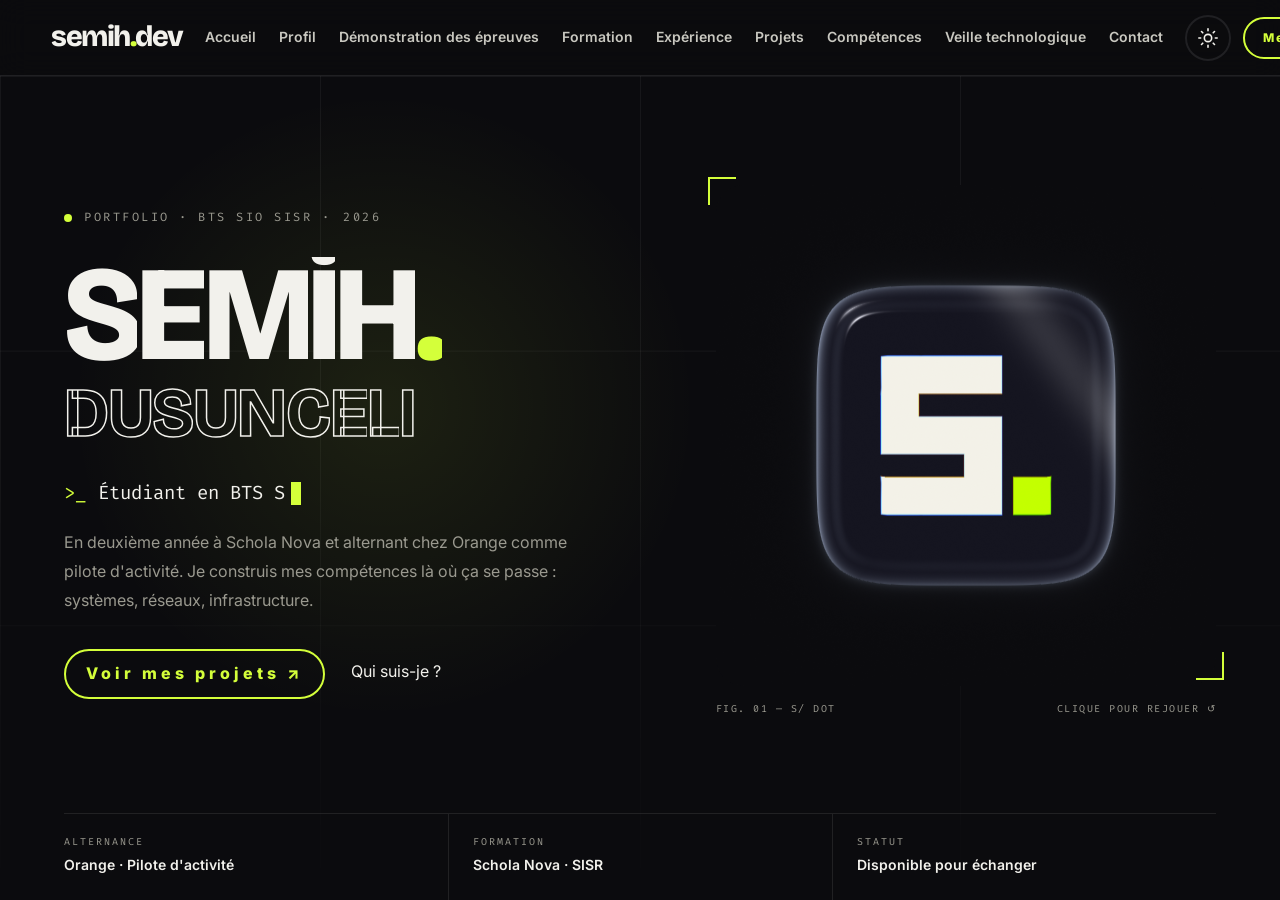
==== commit 252522e1: "Onglets animés, icônes au trait, textes plus naturels, intrusion animée vers la veille - Accueil réd" ====
--- a/index.html
+++ b/index.html
@@ -19,6 +19,7 @@
     <link rel="stylesheet" href="accueil.css">
     <link rel="stylesheet" href="responsive.css">
     <link rel="stylesheet" href="uiverse-buttons.css">
+    <link rel="stylesheet" href="motion.css">
 
     <!-- JavaScript -->
     <script>document.documentElement.classList.add("js");</script>
@@ -26,7 +27,7 @@
     <script src="script.js" defer></script>
 </head>
 
-<body class="page-accueil">
+<body class="page-accueil page-single">
 
     <!-- NAVIGATION -->
     <header class="header">
@@ -56,7 +57,7 @@
                     aria-label="Changer de thème"
                     aria-pressed="false"
                 >
-                    <span id="theme-icon" aria-hidden="true">☀</span>
+                    <span id="theme-icon" aria-hidden="true"></span>
                 </button>
 
                 <a href="contact.html" class="nav-contact uiverse-cta uiverse-cta--type1 uiverse-cta--nav"><span class="uiverse-cta__text">Me contacter ↗</span></a>
@@ -117,206 +118,8 @@
             </ul>
         </section>
 
-        <!-- BANDEAU DÉFILANT -->
-        <div class="marquee" aria-hidden="true">
-            <div class="marquee__track">
-                <span>SYSTÈMES</span><i>✦</i><span>RÉSEAUX</span><i>✦</i><span>VLAN</span><i>✦</i><span>LINUX DEBIAN</span><i>✦</i><span>VIRTUALISATION</span><i>✦</i><span>CYBERSÉCURITÉ</span><i>✦</i><span>PACKET TRACER</span><i>✦</i><span>SUPERVISION</span><i>✦</i>
-                <span>SYSTÈMES</span><i>✦</i><span>RÉSEAUX</span><i>✦</i><span>VLAN</span><i>✦</i><span>LINUX DEBIAN</span><i>✦</i><span>VIRTUALISATION</span><i>✦</i><span>CYBERSÉCURITÉ</span><i>✦</i><span>PACKET TRACER</span><i>✦</i><span>SUPERVISION</span><i>✦</i>
-            </div>
-        </div>
-
-
-        <!-- PARCOURS -->
-        <section class="section section-alt" id="parcours">
-
-            <div class="section-heading reveal">
-
-                <p class="eyebrow">
-                    01 / MON PARCOURS
-                </p>
-
-                <h2>
-                    Un parcours en construction.
-                    <span class="highlight">Des compétences en action.</span>
-                </h2>
-
-                <p>
-                    De ma formation en informatique à mon expérience en entreprise,
-                    découvrez les différentes étapes de mon évolution.
-                </p>
-
-            </div>
-
-            <!-- EXPÉRIENCE ET FORMATION -->
-            <div class="journey-layout">
-
-                <article class="journey-feature reveal">
-
-                    <div class="journey-feature-top">
-                        <span>01 — EXPÉRIENCE PROFESSIONNELLE</span>
-                        <span class="journey-symbol">↗</span>
-                    </div>
-
-                    <div class="journey-feature-content">
-                        <p class="journey-date">DEPUIS SEPTEMBRE 2025</p>
-
-                        <h3>Orange<span class="highlight">.</span></h3>
-
-                        <p class="journey-role">
-                            Pilote d'activité · Alternance
-                        </p>
-
-                        <p>
-                            Une immersion dans un environnement professionnel
-                            autour de la fibre, de la supervision et du suivi
-                            des activités réseau.
-                        </p>
-
-                        <a href="experience.html" class="text-link">
-                            Découvrir mon expérience ↗
-                        </a>
-                    </div>
-
-                    <div class="journey-feature-footer">
-                        <span>ENTREPRISE</span>
-                        <span>01 / 02</span>
-                    </div>
-
-                </article>
-
-
-                <article class="journey-secondary reveal">
-
-                    <div class="journey-secondary-top">
-                        <span>02 — FORMATION</span>
-                        <span>2024 — 2027</span>
-                    </div>
-
-                    <div class="journey-secondary-content">
-                        <p class="journey-date">SCHOLA NOVA</p>
-
-                        <h3>BTS SIO <span class="highlight">SISR</span></h3>
-
-                        <p>
-                            Services Informatiques aux Organisations,
-                            spécialité Solutions d'Infrastructure,
-                            Systèmes et Réseaux.
-                        </p>
-
-                        <a href="formation.html" class="text-link">
-                            Voir ma formation ↗
-                        </a>
-                    </div>
-
-                </article>
-
-            </div>
-
-        </section>
-
-
-        <!-- UNIVERS INFORMATIQUE -->
-        <section class="section technical-section">
-
-            <div class="technical-heading reveal">
-
-                <div>
-                    <p class="eyebrow">02 / MON UNIVERS</p>
-
-                    <h2>
-                        Ce qui me fait
-                        <span class="highlight">avancer.</span>
-                    </h2>
-                </div>
-
-                <p>
-                    Apprendre, expérimenter, configurer et comprendre
-                    les technologies qui font fonctionner les infrastructures.
-                </p>
-
-            </div>
-
-            <div class="technical-list">
-
-                <a href="projets.html" class="technical-item reveal">
-                    <span class="technical-number">01</span>
-                    <span class="technical-name">Projets informatiques</span>
-                    <span class="technical-description">Mes réalisations et expérimentations</span>
-                    <span class="technical-arrow">↗</span>
-                </a>
-
-                <a href="competences.html" class="technical-item reveal">
-                    <span class="technical-number">02</span>
-                    <span class="technical-name">Compétences</span>
-                    <span class="technical-description">Systèmes, réseaux et outils</span>
-                    <span class="technical-arrow">↗</span>
-                </a>
-
-                <a href="veille.html" class="technical-item reveal">
-                    <span class="technical-number">03</span>
-                    <span class="technical-name">Veille technologique</span>
-                    <span class="technical-description">Suivre les évolutions du numérique</span>
-                    <span class="technical-arrow">↗</span>
-                </a>
-
-                <a href="epreuves.html" class="technical-item reveal">
-                    <span class="technical-number">04</span>
-                    <span class="technical-name">Épreuves du BTS</span>
-                    <span class="technical-description">Démonstration de mon parcours</span>
-                    <span class="technical-arrow">↗</span>
-                </a>
-
-            </div>
-
-        </section>
-
-
-        <!-- CONTACT -->
-        <section class="contact-strip reveal">
-
-            <div class="contact-strip-inner">
-
-                <div>
-                    <p class="eyebrow">03 / PRENONS CONTACT</p>
-
-                    <h2>
-                        Un projet, une question ?
-                        <span class="highlight">Discutons.</span>
-                    </h2>
-                </div>
-
-                <a href="contact.html" class="btn btn-primary uiverse-cta uiverse-cta--type1">
-                    <span class="uiverse-cta__text">Me contacter ↗</span>
-                </a>
-
-            </div>
-
-        </section>
-
     </main>
 
 
-    <!-- FOOTER -->
-    <footer class="footer">
-
-        <a href="index.html" class="logo">
-            semih<span class="logo-dot">.</span>dev
-        </a>
-
-        <p>
-            © <span id="current-year"></span>
-            Semih Dusunceli · Portfolio
-        </p>
-
-        <a href="#accueil" class="back-top uiverse-stack" aria-label="Retour en haut">
-            <span class="uiverse-stack__layer" aria-hidden="true"></span>
-            <span class="uiverse-stack__layer" aria-hidden="true"></span>
-            <span class="uiverse-stack__layer" aria-hidden="true"></span>
-            <span class="uiverse-stack__layer" aria-hidden="true"></span>
-            <span class="uiverse-stack__layer uiverse-stack__label">Haut ↑</span>
-        </a>
-
-    </footer>
-
 </body>
 </html>
--- a/accueil.css
+++ b/accueil.css
@@ -346,323 +346,8 @@
 
 
 /* =====================================================
-   2. BANDEAU DÉFILANT
-===================================================== */
-
-.marquee {
-    overflow: hidden;
-    padding: 18px 0;
-    background: var(--cyan);
-    color: var(--on-accent);
-    transform: rotate(-1.2deg) scale(1.02);
-    margin: 10px 0 30px;
-}
-
-.marquee__track {
-    display: flex;
-    align-items: center;
-    gap: 34px;
-    width: max-content;
-    animation: marquee 32s linear infinite;
-}
-
-.marquee:hover .marquee__track {
-    animation-play-state: paused;
-}
-
-.marquee span {
-    font-family: var(--font-display);
-    font-size: clamp(20px, 2.6vw, 32px);
-    font-weight: 800;
-    letter-spacing: -.02em;
-    white-space: nowrap;
-}
-
-.marquee i {
-    font-style: normal;
-    font-size: 18px;
-}
-
-@keyframes marquee {
-    to { transform: translateX(-50%); }
-}
-
-
-/* =====================================================
-   9. SECTIONS
-===================================================== */
-
-.section {
-    padding: 100px 5%;
-}
-
-.section-alt {
-    background: var(--bg-alt);
-}
-
-.section-heading {
-    max-width: 900px;
-    margin: 0 auto 65px;
-    text-align: left;
-}
-
-.section-heading h2,
-.technical-heading h2 {
-    max-width: 850px;
-    margin-bottom: 22px;
-
-    color: var(--white);
-    font-size: clamp(34px, 5vw, 62px);
-    font-weight: 900;
-    line-height: 1.08;
-    letter-spacing: -2px;
-}
-
-.section-heading > p:last-child {
-    max-width: 650px;
-    color: var(--muted);
-    line-height: 1.8;
-}
-
-/* =====================================================
-   10. PARCOURS
-===================================================== */
-
-.journey-layout {
-    max-width: 1250px;
-    margin: auto;
-
-    display: grid;
-    grid-template-columns: 1.15fr .85fr;
-    gap: 22px;
-}
-
-.journey-feature,
-.journey-secondary {
-    min-width: 0;
-    padding: 30px;
-
-    border: 1px solid var(--border);
-    background: var(--card);
-
-    transition: border-color .3s ease, transform .3s ease;
-}
-
-.journey-feature:hover,
-.journey-secondary:hover {
-    border-color: var(--cyan);
-    transform: translateY(-5px);
-}
-
-.journey-feature {
-    display: flex;
-    flex-direction: column;
-    justify-content: space-between;
-    min-height: 390px;
-}
-
-.journey-feature-top,
-.journey-secondary-top,
-.journey-feature-footer {
-    display: flex;
-    justify-content: space-between;
-    align-items: center;
-    gap: 15px;
-
-    color: var(--muted);
-    font-family: "Fira Code", monospace;
-    font-size: 10px;
-    letter-spacing: 1px;
-}
-
-.journey-symbol {
-    color: var(--cyan);
-    font-size: 25px;
-}
-
-.journey-feature-content,
-.journey-secondary-content {
-    padding: 35px 0;
-}
-
-.journey-date {
-    margin-bottom: 15px;
-
-    color: var(--cyan);
-    font-family: "Fira Code", monospace;
-    font-size: 11px;
-    letter-spacing: 2px;
-}
-
-.journey-feature h3,
-.journey-secondary h3 {
-    margin-bottom: 12px;
-
-    color: var(--white);
-    font-size: clamp(35px, 5vw, 60px);
-    font-weight: 900;
-    letter-spacing: -2px;
-}
-
-.journey-role {
-    margin-bottom: 18px;
-    color: var(--cyan);
-}
-
-.journey-feature-content > p:not(.journey-date):not(.journey-role),
-.journey-secondary-content > p:not(.journey-date) {
-    max-width: 520px;
-    margin-bottom: 25px;
-
-    color: var(--muted);
-    line-height: 1.8;
-}
-
-.journey-feature-footer {
-    padding-top: 18px;
-    border-top: 1px solid var(--border);
-}
-
-.text-link {
-    display: inline-block;
-
-    color: var(--cyan);
-    font-size: 13px;
-    font-weight: 700;
-
-    transition: transform .2s ease;
-}
-
-.text-link:hover {
-    transform: translateX(5px);
-}
-
-/* =====================================================
-   11. UNIVERS TECHNIQUE
-===================================================== */
-
-.technical-section {
-    padding: 110px 5%;
-}
-
-.technical-heading {
-    max-width: 1250px;
-    margin: 0 auto 55px;
-
-    display: flex;
-    justify-content: space-between;
-    align-items: flex-end;
-    gap: 40px;
-}
-
-.technical-heading h2 {
-    margin-bottom: 0;
-}
-
-.technical-heading > p {
-    max-width: 390px;
-    color: var(--muted);
-    line-height: 1.8;
-}
-
-.technical-list {
-    max-width: 1250px;
-    margin: auto;
-    border-top: 1px solid var(--border);
-}
-
-.technical-item {
-    min-height: 100px;
-    padding: 22px 12px;
-
-    display: grid;
-    grid-template-columns: 65px minmax(180px, 1fr) minmax(180px, .8fr) 35px;
-    align-items: center;
-    gap: 20px;
-
-    border-bottom: 1px solid var(--border);
-
-    transition: padding .3s ease, background .3s ease;
-}
-
-.technical-item:hover {
-    padding-left: 25px;
-    background: var(--hero-soft);
-}
-
-.technical-number {
-    color: var(--cyan);
-    font-family: "Fira Code", monospace;
-    font-size: 13px;
-}
-
-.technical-name {
-    color: var(--white);
-    font-size: clamp(17px, 2.3vw, 25px);
-    font-weight: 800;
-}
-
-.technical-description {
-    color: var(--muted);
-    font-size: 13px;
-}
-
-.technical-arrow {
-    color: var(--cyan);
-    font-size: 24px;
-    text-align: right;
-    transition: transform .3s ease;
-}
-
-.technical-item:hover .technical-arrow {
-    transform: translate(4px, -4px);
-}
-
-/* =====================================================
-   12. CONTACT
-===================================================== */
-
-.contact-strip {
-    padding: 65px 5%;
-    background:
-        linear-gradient(110deg, rgb(var(--accent-rgb) / .09), transparent 65%),
-        var(--bg-alt);
-    border-top: 1px solid var(--border);
-    border-bottom: 1px solid var(--border);
-}
-
-.contact-strip-inner {
-    max-width: 1250px;
-    margin: auto;
-
-    display: flex;
-    align-items: center;
-    justify-content: space-between;
-    gap: 35px;
-}
-
-.contact-strip h2 {
-    max-width: 750px;
-    margin: 0;
-
-    color: var(--white);
-    font-size: clamp(30px, 4vw, 48px);
-    font-weight: 900;
-    line-height: 1.15;
-    letter-spacing: -1.5px;
-}
-
-
-
-/* =====================================================
    13. RESPONSIVE
 ===================================================== */
-
-@media (max-width: 1050px) {
-    .journey-layout {
-        grid-template-columns: 1fr;
-    }
-}
 
 @media (max-width: 900px) {
     .glass-hero {
@@ -691,31 +376,6 @@
     }
 }
 
-@media (max-width: 768px) {
-    .section,
-    .technical-section {
-        padding: 70px 5%;
-    }
-
-    .technical-heading {
-        flex-direction: column;
-        align-items: flex-start;
-    }
-
-    .technical-item {
-        grid-template-columns: 45px 1fr 25px;
-    }
-
-    .technical-description {
-        display: none;
-    }
-
-    .contact-strip-inner {
-        flex-direction: column;
-        align-items: flex-start;
-    }
-}
-
 @media (max-width: 480px) {
     .glass-hero__title {
         font-size: clamp(54px, 17vw, 80px);
@@ -723,11 +383,6 @@
 
     .glass-hero__visual {
         max-width: 300px;
-    }
-
-    .journey-feature,
-    .journey-secondary {
-        padding: 22px;
     }
 }
 
@@ -744,7 +399,6 @@
         animation: none !important;
     }
 
-    .marquee__track,
     .glass-hero__status,
     .glass-hero__caret {
         animation: none;
--- a/motion.css
+++ b/motion.css
@@ -0,0 +1,508 @@
+/* =====================================================
+   SEMIH.DEV — MOUVEMENT
+   Couche d'animation commune à toutes les pages.
+   Règles suivies :
+   - retours d'interaction courts (120–250 ms), entrées 500–800 ms ;
+   - courbes « ease-out » (décélération naturelle), pas d'ease-in ;
+   - on n'anime que transform et opacity (fluide même sur un PC de salle) ;
+   - apparitions décalées de 70–90 ms entre éléments frères ;
+   - tout est coupé si le visiteur a demandé moins d'animations.
+===================================================== */
+
+:root {
+    --ease-out: cubic-bezier(.16, 1, .3, 1);
+    --ease-soft: cubic-bezier(.25, .8, .25, 1);
+    --ease-spring: cubic-bezier(.34, 1.56, .64, 1);
+    --dur-press: 120ms;
+    --dur-fast: 220ms;
+    --dur-base: 380ms;
+    --dur-enter: 700ms;
+}
+
+
+/* =====================================================
+   1. TRANSITION ENTRE LES PAGES
+   (Chrome, Edge, Safari 18.2+ ; les autres changent de page normalement)
+===================================================== */
+
+@view-transition {
+    navigation: auto;
+}
+
+::view-transition-old(root) {
+    animation: page-out 260ms var(--ease-soft) both;
+}
+
+::view-transition-new(root) {
+    animation: page-in 520ms var(--ease-out) both;
+}
+
+/* La barre de navigation reste en place pendant le changement de page */
+.navbar {
+    view-transition-name: site-nav;
+}
+
+@keyframes page-out {
+    to { opacity: 0; transform: translateY(-12px); }
+}
+
+@keyframes page-in {
+    from { opacity: 0; transform: translateY(18px); }
+}
+
+
+/* =====================================================
+   2. BARRE DE LECTURE
+===================================================== */
+
+.read-progress {
+    position: fixed;
+    top: 0;
+    left: 0;
+    z-index: 2000;
+    width: 100%;
+    height: 2px;
+    background: var(--cyan);
+    transform-origin: left;
+    transform: scaleX(var(--progress, 0));
+    pointer-events: none;
+}
+
+
+/* =====================================================
+   3. APPARITIONS AU DÉFILEMENT
+===================================================== */
+
+.reveal {
+    transition:
+        opacity var(--dur-enter) var(--ease-out),
+        transform var(--dur-enter) var(--ease-out);
+    transition-delay: var(--stagger, 0ms);
+}
+
+/* Titres de page : les mots montent un par un */
+.split-word {
+    display: inline-block;
+    overflow: hidden;
+    vertical-align: bottom;
+    padding-bottom: .06em;
+    margin-bottom: -.06em;
+}
+
+.split-word > span {
+    display: inline-block;
+    transform: translateY(110%);
+    animation: word-up 900ms var(--ease-out) forwards;
+    animation-delay: calc(120ms + var(--w) * 70ms);
+}
+
+/* Les mots découpés gardent la couleur du titre ; seul le mot mis en avant reste en accent */
+.page-heading h1 .split-word,
+.page-heading h1 .split-word > span {
+    color: var(--white);
+}
+
+.page-heading h1 .split-word > span > span {
+    color: var(--cyan);
+}
+
+@keyframes word-up {
+    to { transform: translateY(0); }
+}
+
+/* Petites étiquettes au-dessus des titres : trait qui se dessine */
+.page-heading .section-tag {
+    position: relative;
+    padding-left: 0;
+    animation: tag-in 600ms var(--ease-out) both;
+}
+
+@keyframes tag-in {
+    from { opacity: 0; letter-spacing: 6px; }
+}
+
+
+/* =====================================================
+   4. CARTES : LUMIÈRE QUI SUIT LA SOURIS + LÉGÈRE ÉLÉVATION
+===================================================== */
+
+.spot {
+    position: relative;
+    isolation: isolate;
+    transition:
+        transform var(--dur-base) var(--ease-out),
+        border-color var(--dur-base) var(--ease-out),
+        box-shadow var(--dur-base) var(--ease-out);
+}
+
+.spot::before {
+    content: "";
+    position: absolute;
+    inset: 0;
+    z-index: -1;
+    border-radius: inherit;
+    pointer-events: none;
+    background: radial-gradient(420px circle at var(--x, 50%) var(--y, 50%), rgb(var(--accent-rgb) / .08), transparent 65%);
+    opacity: 0;
+    transition: opacity var(--dur-base) var(--ease-out);
+}
+
+.spot:hover {
+    transform: translateY(-4px);
+    border-color: rgb(var(--accent-rgb) / .45);
+    box-shadow: 0 18px 40px -22px var(--shadow);
+}
+
+.spot:hover::before {
+    opacity: 1;
+}
+
+
+/* =====================================================
+   5. ICÔNES AU TRAIT (remplacent les emojis)
+===================================================== */
+
+.ui-icon {
+    width: 22px;
+    height: 22px;
+    display: block;
+}
+
+.icon-box {
+    width: 48px;
+    height: 48px;
+    display: grid;
+    place-items: center;
+    margin-bottom: 20px;
+    border: 1px solid rgb(var(--accent-rgb) / .25);
+    border-radius: 12px;
+    background: rgb(var(--accent-rgb) / .08);
+    color: var(--cyan);
+    font-size: 0;
+    transition:
+        transform var(--dur-base) var(--ease-spring),
+        background var(--dur-fast) ease,
+        color var(--dur-fast) ease;
+}
+
+.contact-icon.icon-box {
+    margin-bottom: 0;
+    flex: 0 0 48px;
+}
+
+.spot:hover .icon-box,
+.contact-item:hover .icon-box {
+    transform: rotate(-6deg) scale(1.08);
+    background: var(--cyan);
+    color: var(--on-accent);
+}
+
+/* Le trait de l'icône se dessine quand la carte apparaît */
+.icon-draw .ui-icon * {
+    stroke-dasharray: 1;
+    stroke-dashoffset: 1;
+}
+
+.visible .icon-draw .ui-icon *,
+.icon-draw.visible .ui-icon * {
+    animation: icon-draw 1.1s var(--ease-out) .25s forwards;
+}
+
+@keyframes icon-draw {
+    to { stroke-dashoffset: 0; }
+}
+
+#theme-icon {
+    display: grid;
+    place-items: center;
+}
+
+
+/* =====================================================
+   6. BOUTONS, LIENS ET ÉTIQUETTES
+===================================================== */
+
+.btn,
+.primary-button {
+    transition:
+        transform var(--dur-fast) var(--ease-out),
+        box-shadow var(--dur-fast) var(--ease-out),
+        background var(--dur-fast) ease,
+        color var(--dur-fast) ease;
+}
+
+.btn:active,
+.primary-button:active {
+    transform: scale(.97);
+    transition-duration: var(--dur-press);
+}
+
+/* Liens « Découvrir ... → » : la flèche avance, le trait se dessine */
+.profile-link,
+.contact-item a,
+.text-link {
+    position: relative;
+}
+
+.contact-item a {
+    display: inline-block;
+    background-image: linear-gradient(currentColor, currentColor);
+    background-position: 0 100%;
+    background-repeat: no-repeat;
+    background-size: 0% 1px;
+    transition: background-size var(--dur-base) var(--ease-out), color var(--dur-fast) ease;
+}
+
+.contact-item a:hover {
+    background-size: 100% 1px;
+}
+
+/* Étiquettes (tags) : elles se soulèvent une à une au survol de la carte */
+.tags span,
+.epreuve-tags span,
+.tools-list span,
+.veille-hero-tags span {
+    display: inline-block;
+    transition:
+        transform var(--dur-fast) var(--ease-spring),
+        background var(--dur-fast) ease,
+        color var(--dur-fast) ease,
+        border-color var(--dur-fast) ease;
+}
+
+.tags span:hover,
+.epreuve-tags span:hover,
+.tools-list span:hover,
+.veille-hero-tags span:hover {
+    transform: translateY(-3px);
+    border-color: var(--cyan);
+    color: var(--cyan);
+}
+
+/* Champs du formulaire */
+.contact-form input,
+.contact-form textarea {
+    transition: border-color var(--dur-fast) ease, box-shadow var(--dur-fast) ease, transform var(--dur-fast) var(--ease-out);
+}
+
+.contact-form input:focus,
+.contact-form textarea:focus {
+    outline: none;
+    border-color: var(--cyan);
+    box-shadow: 0 0 0 4px rgb(var(--accent-rgb) / .12);
+}
+
+
+/* =====================================================
+   7. PAGE PROFIL
+===================================================== */
+
+/* Photo : anneau lumineux qui tourne lentement */
+.profile-photo {
+    position: relative;
+    border: 0;
+    padding: 4px;
+    background: conic-gradient(from var(--ring, 0deg), var(--cyan), transparent 40%, var(--cyan) 70%, transparent);
+    animation: ring-turn 6s linear infinite;
+    transition: transform var(--dur-base) var(--ease-spring);
+}
+
+.profile-photo img {
+    border-radius: 50%;
+}
+
+.profile-photo:hover {
+    transform: scale(1.05) rotate(-2deg);
+}
+
+@property --ring {
+    syntax: "<angle>";
+    inherits: false;
+    initial-value: 0deg;
+}
+
+@keyframes ring-turn {
+    to { --ring: 360deg; }
+}
+
+/* Logos d'école et d'entreprise : léger zoom au survol de la carte */
+.school-logo img,
+.experience-logo img {
+    transition: transform var(--dur-base) var(--ease-out);
+}
+
+.spot:hover .school-logo img,
+.spot:hover .experience-logo img {
+    transform: scale(1.04);
+}
+
+/* Listes : la puce devient un petit trait d'accent */
+.profile-card ul,
+.experience-missions ul {
+    list-style: none;
+}
+
+.profile-card ul li,
+.experience-missions ul li {
+    position: relative;
+    padding-left: 22px;
+}
+
+.profile-card ul li::before,
+.experience-missions ul li::before {
+    content: "";
+    position: absolute;
+    left: 0;
+    top: .85em;
+    width: 10px;
+    height: 2px;
+    background: var(--cyan);
+    transition: width var(--dur-base) var(--ease-out);
+}
+
+.profile-card ul li:hover::before,
+.experience-missions ul li:hover::before {
+    width: 16px;
+}
+
+
+/* =====================================================
+   8. TRANSITION « INTRUSION » VERS LA VEILLE
+===================================================== */
+
+.hack-transition {
+    position: fixed;
+    inset: 0;
+    z-index: 99999;
+    display: grid;
+    place-items: center;
+    overflow: hidden;
+    background: #030503;
+    color: #00ff66;
+    font-family: "Fira Code", monospace;
+    opacity: 0;
+    animation: hack-in 180ms linear forwards;
+}
+
+/* Lignes de balayage façon vieux moniteur */
+.hack-transition::before {
+    content: "";
+    position: absolute;
+    inset: 0;
+    pointer-events: none;
+    background: repeating-linear-gradient(to bottom, rgba(0, 255, 102, .06) 0 1px, transparent 1px 3px);
+    animation: hack-scan 6s linear infinite;
+}
+
+/* Bande lumineuse qui descend l'écran */
+.hack-transition::after {
+    content: "";
+    position: absolute;
+    left: 0;
+    right: 0;
+    height: 120px;
+    top: -120px;
+    background: linear-gradient(to bottom, transparent, rgba(0, 255, 102, .14), transparent);
+    animation: hack-sweep 900ms linear infinite;
+}
+
+.hack-transition__box {
+    position: relative;
+    width: min(620px, 88vw);
+}
+
+.hack-transition__title {
+    margin-bottom: 18px;
+    font-size: clamp(22px, 4vw, 38px);
+    font-weight: 600;
+    letter-spacing: 4px;
+    text-shadow: 2px 0 #ff0055, -2px 0 #00e5ff;
+    animation: hack-glitch 260ms steps(2) infinite;
+}
+
+.hack-transition__line {
+    margin: 4px 0;
+    font-size: 13px;
+    opacity: 0;
+    transform: translateX(-8px);
+    animation: hack-line 160ms ease-out forwards;
+}
+
+.hack-transition__line b {
+    color: #e8ffe8;
+    font-weight: 500;
+}
+
+.hack-transition__bar {
+    height: 3px;
+    margin-top: 18px;
+    background: rgba(0, 255, 102, .15);
+    overflow: hidden;
+}
+
+.hack-transition__bar span {
+    display: block;
+    height: 100%;
+    background: #00ff66;
+    box-shadow: 0 0 12px #00ff66;
+    transform-origin: left;
+    animation: hack-bar var(--hack-dur, 1300ms) cubic-bezier(.6, 0, .4, 1) forwards;
+}
+
+/* La page qu'on quitte « grésille » une fraction de seconde */
+body.is-hacking > *:not(.hack-transition) {
+    animation: hack-page 220ms steps(3) both;
+}
+
+@keyframes hack-in { to { opacity: 1; } }
+@keyframes hack-line { to { opacity: 1; transform: none; } }
+@keyframes hack-bar { from { transform: scaleX(0); } to { transform: scaleX(1); } }
+@keyframes hack-sweep { to { top: 100%; } }
+@keyframes hack-scan { to { background-position: 0 300px; } }
+
+@keyframes hack-glitch {
+    0%   { transform: translate(0); }
+    33%  { transform: translate(-2px, 1px); clip-path: inset(10% 0 55% 0); }
+    66%  { transform: translate(2px, -1px); clip-path: inset(60% 0 5% 0); }
+    100% { transform: translate(0); clip-path: none; }
+}
+
+@keyframes hack-page {
+    0%   { transform: translate(0); filter: none; }
+    33%  { transform: translate(-6px, 2px); filter: hue-rotate(90deg) saturate(3); }
+    66%  { transform: translate(5px, -3px); filter: invert(1) hue-rotate(180deg); }
+    100% { transform: translate(0); opacity: .3; }
+}
+
+
+/* =====================================================
+   9. MOUVEMENTS RÉDUITS
+===================================================== */
+
+@media (prefers-reduced-motion: reduce) {
+    ::view-transition-old(root),
+    ::view-transition-new(root) {
+        animation: none;
+    }
+
+    .split-word > span,
+    .page-heading .section-tag,
+    .profile-photo,
+    .visible .icon-draw .ui-icon *,
+    .icon-draw.visible .ui-icon * {
+        animation: none;
+        transform: none;
+    }
+
+    .icon-draw .ui-icon * {
+        stroke-dashoffset: 0;
+    }
+
+    .spot:hover {
+        transform: none;
+    }
+}
+
+.summary-card > .icon-box {
+    display: grid;
+}
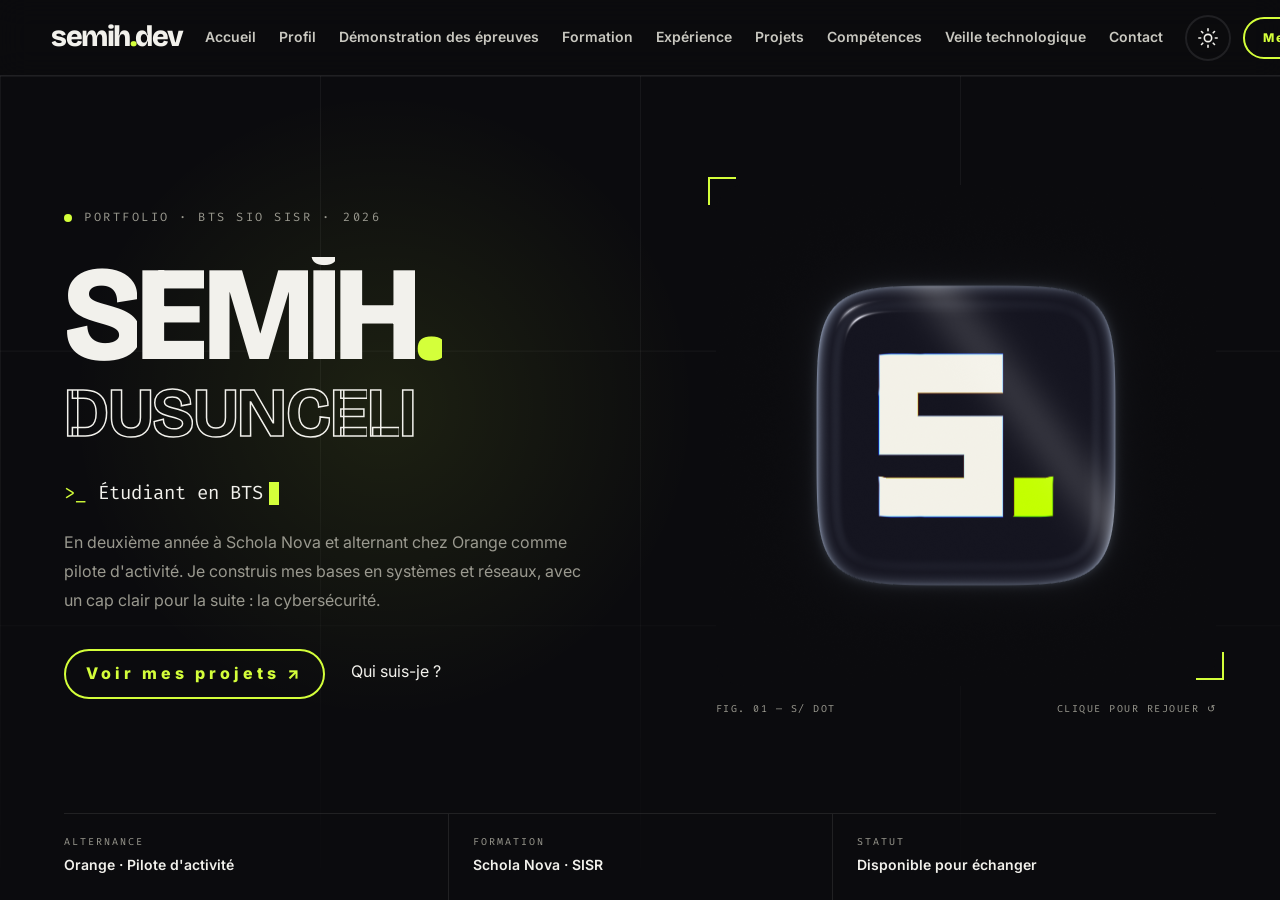
==== commit ae4f703b: "Objectif après le BTS : la cybersécurité (accueil, profil, formation) Co-Authored-By: Claude Opus 5." ====
--- a/index.html
+++ b/index.html
@@ -90,7 +90,7 @@
 
                     <p class="glass-hero__copy hero-step">
                         En deuxième année à Schola Nova et alternant chez Orange comme pilote d'activité.
-                        Je construis mes compétences là où ça se passe : systèmes, réseaux, infrastructure.
+                        Je construis mes bases en systèmes et réseaux, avec un cap clair pour la suite : la cybersécurité.
                     </p>
 
                     <div class="glass-hero__actions hero-step">
--- a/uiverse-buttons.css
+++ b/uiverse-buttons.css
@@ -51,6 +51,21 @@
     --uiverse-shadow: rgb(var(--accent-rgb) / .3);
 }
 
+/* Ces boutons portent aussi les classes .btn-primary / .primary-button, qui ajoutent
+   un fond en dégradé : on l'annule, sinon le texte se confond avec le fond. */
+.uiverse-cta.uiverse-cta--type1.btn-primary,
+.uiverse-cta.uiverse-cta--type1.primary-button {
+    background: transparent;
+    box-shadow: none;
+    border-radius: 30px;
+}
+
+.uiverse-cta.uiverse-cta--type1.btn-primary:hover,
+.uiverse-cta.uiverse-cta--type1.primary-button:hover {
+    background: transparent;
+    box-shadow: 1px 1px 200px var(--uiverse-shadow);
+}
+
 .uiverse-cta__text {
     position: relative;
     z-index: 1;
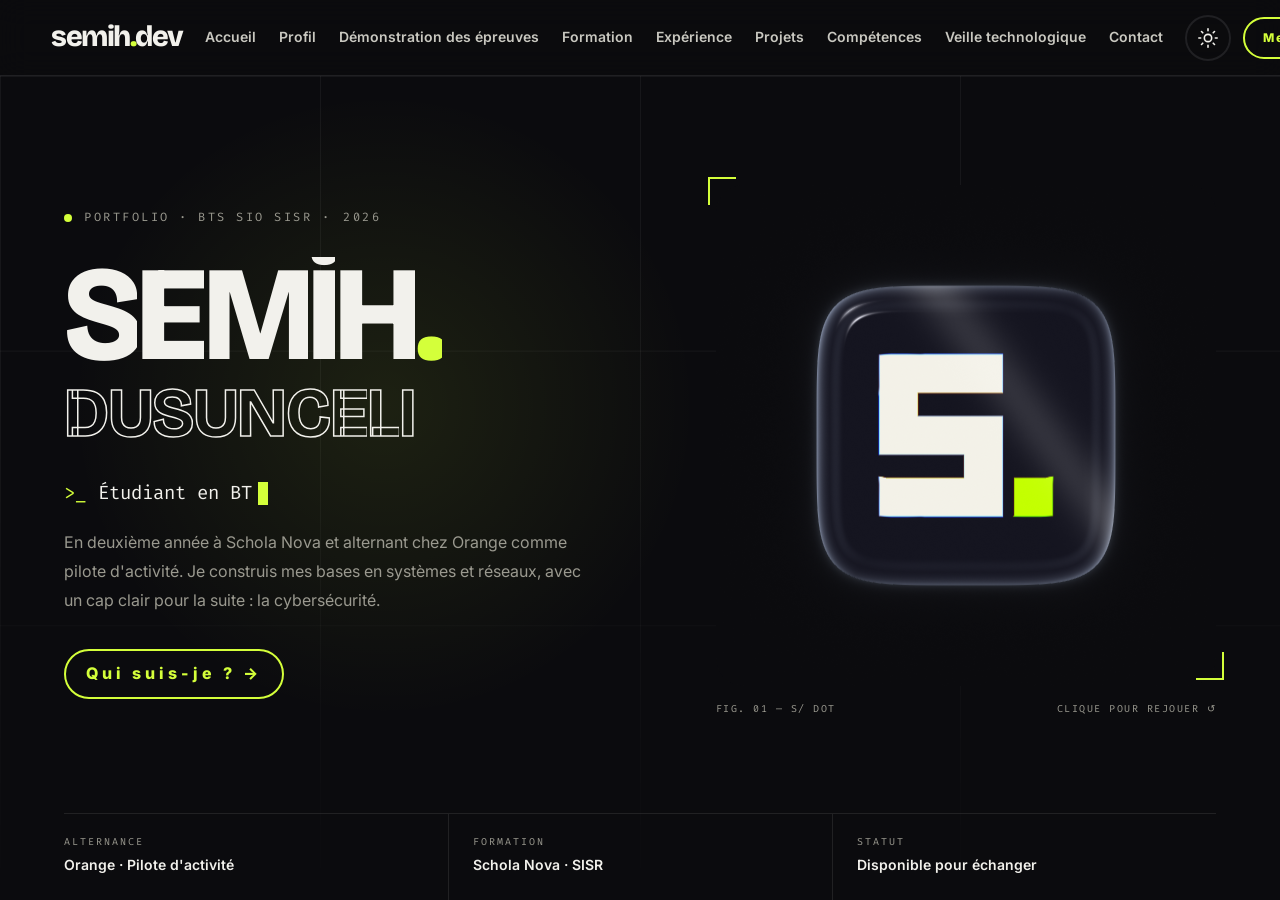
==== commit 18bb1e7e: "Parcours dans l'ordre des onglets : « Qui suis-je ? » sur l'accueil et bloc « Onglet suivant » en fi" ====
--- a/index.html
+++ b/index.html
@@ -94,10 +94,9 @@
                     </p>
 
                     <div class="glass-hero__actions hero-step">
-                        <a href="projets.html" class="uiverse-cta uiverse-cta--type1">
-                            <span class="uiverse-cta__text">Voir mes projets ↗</span>
+                        <a href="profil.html" class="uiverse-cta uiverse-cta--type1">
+                            <span class="uiverse-cta__text">Qui suis-je ? →</span>
                         </a>
-                        <a href="profil.html" class="text-link">Qui suis-je ?</a>
                     </div>
                 </div>
 
--- a/motion.css
+++ b/motion.css
@@ -503,6 +503,130 @@
     }
 }
 
+
+/* =====================================================
+   10. ONGLET SUIVANT (fin de chaque page, dans l'ordre du menu)
+===================================================== */
+
+.next-step {
+    width: min(1250px, 90%);
+    margin: 40px auto 90px;
+    border-top: 1px solid var(--border);
+    border-bottom: 1px solid var(--border);
+}
+
+.next-step__link {
+    position: relative;
+    display: grid;
+    grid-template-columns: 1fr auto;
+    align-items: end;
+    gap: 6px 24px;
+    padding: 34px 6px;
+    overflow: hidden;
+    isolation: isolate;
+    color: var(--white);
+}
+
+/* Fond d'accent qui monte depuis le bas au survol */
+.next-step__link::before {
+    content: "";
+    position: absolute;
+    inset: 0;
+    z-index: -1;
+    background: var(--cyan);
+    transform: scaleY(0);
+    transform-origin: bottom;
+    transition: transform 520ms var(--ease-out);
+}
+
+.next-step__label {
+    grid-column: 1 / -1;
+    color: var(--muted);
+    font-family: "Fira Code", monospace;
+    font-size: 11px;
+    letter-spacing: 2px;
+    text-transform: uppercase;
+    transition: color var(--dur-base) ease, transform 520ms var(--ease-out);
+}
+
+.next-step__title {
+    font-family: var(--font-display);
+    font-size: clamp(34px, 6vw, 76px);
+    font-weight: 800;
+    line-height: 1;
+    letter-spacing: -.035em;
+    transition: transform 520ms var(--ease-out), color var(--dur-base) ease;
+}
+
+.next-step__arrow {
+    width: clamp(52px, 6vw, 76px);
+    height: clamp(52px, 6vw, 76px);
+    display: grid;
+    place-items: center;
+    border: 1px solid var(--border);
+    border-radius: 50%;
+    font-size: clamp(22px, 2.6vw, 30px);
+    transition: transform 520ms var(--ease-spring), background var(--dur-base) ease, color var(--dur-base) ease, border-color var(--dur-base) ease;
+}
+
+.next-step__link:hover::before,
+.next-step__link:focus-visible::before {
+    transform: scaleY(1);
+}
+
+.next-step__link:hover,
+.next-step__link:focus-visible {
+    color: var(--on-accent);
+}
+
+.next-step__link:hover .next-step__label,
+.next-step__link:focus-visible .next-step__label {
+    color: var(--on-accent);
+    transform: translateX(14px);
+}
+
+.next-step__link:hover .next-step__title,
+.next-step__link:focus-visible .next-step__title {
+    transform: translateX(14px);
+}
+
+.next-step__link:hover .next-step__arrow,
+.next-step__link:focus-visible .next-step__arrow {
+    transform: translateX(-10px) rotate(-45deg);
+    background: var(--on-accent);
+    color: var(--cyan);
+    border-color: transparent;
+}
+
+.next-step__link:focus-visible {
+    outline: none;
+}
+
+.next-step__link:active .next-step__arrow {
+    transform: translateX(-10px) rotate(-45deg) scale(.92);
+}
+
+/* Page veille : même bloc en vert terminal */
+body.page-veille .next-step__link::before { background: #00ff66; }
+body.page-veille .next-step__link:hover,
+body.page-veille .next-step__link:hover .next-step__label { color: #050807; }
+body.page-veille .next-step__link:hover .next-step__arrow { background: #050807; color: #00ff66; }
+
+@media (max-width: 600px) {
+    .next-step__link {
+        padding: 26px 4px;
+    }
+}
+
+@media (prefers-reduced-motion: reduce) {
+    .next-step__link::before,
+    .next-step__title,
+    .next-step__label,
+    .next-step__arrow {
+        transition: none;
+    }
+}
+
 .summary-card > .icon-box {
     display: grid;
 }
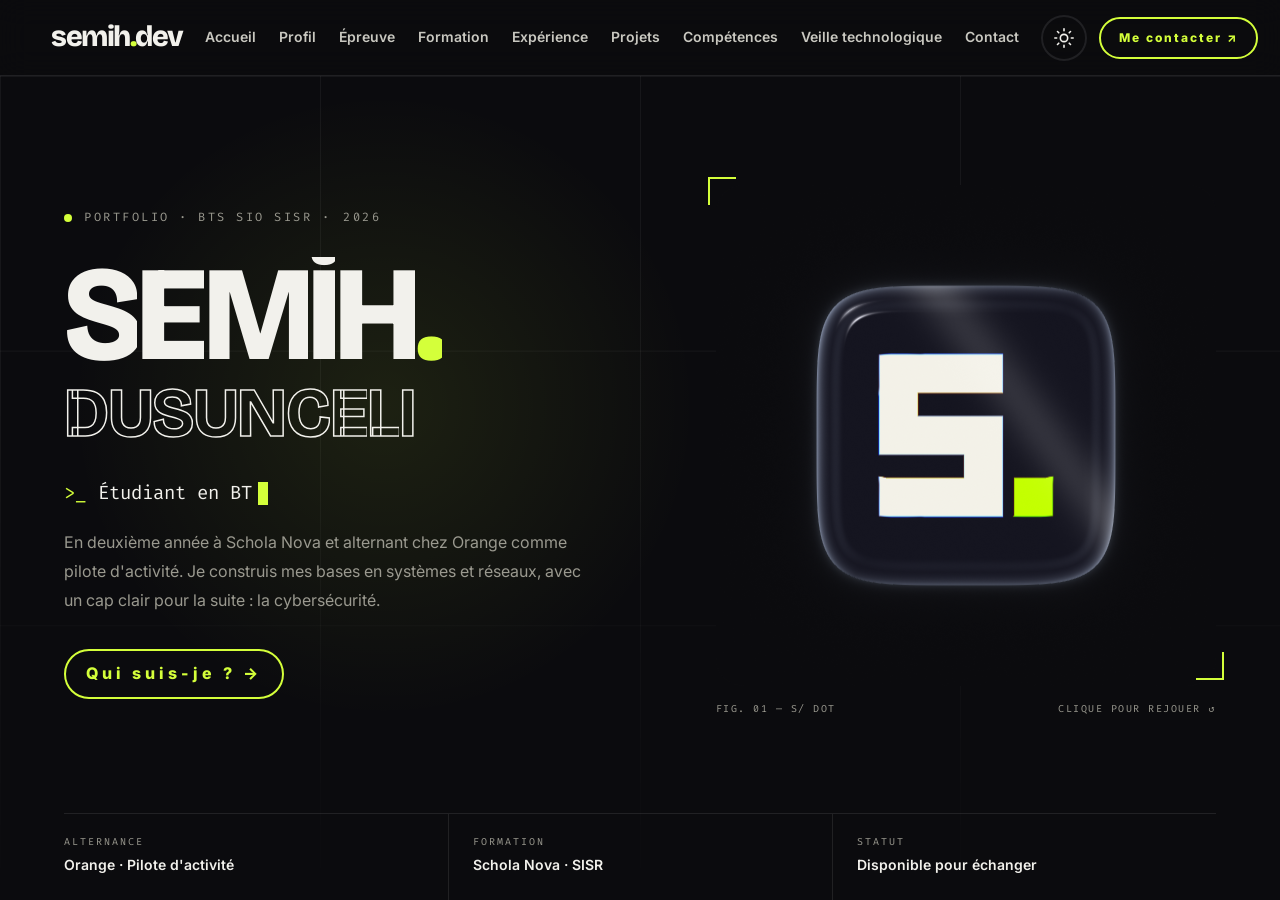
==== commit a38ca659: "Veille « Les failles des sites internet » + actualités, onglet Épreuve (trame + tableau E5), Orange " ====
--- a/index.html
+++ b/index.html
@@ -40,7 +40,7 @@
             <div class="nav-links">
                 <a href="index.html" class="active" aria-current="page">Accueil</a>
                 <a href="profil.html">Profil</a>
-                <a href="epreuves.html">Démonstration des épreuves</a>
+                <a href="epreuves.html">Épreuve</a>
                 <a href="formation.html">Formation</a>
                 <a href="experience.html">Expérience</a>
                 <a href="projets.html">Projets</a>
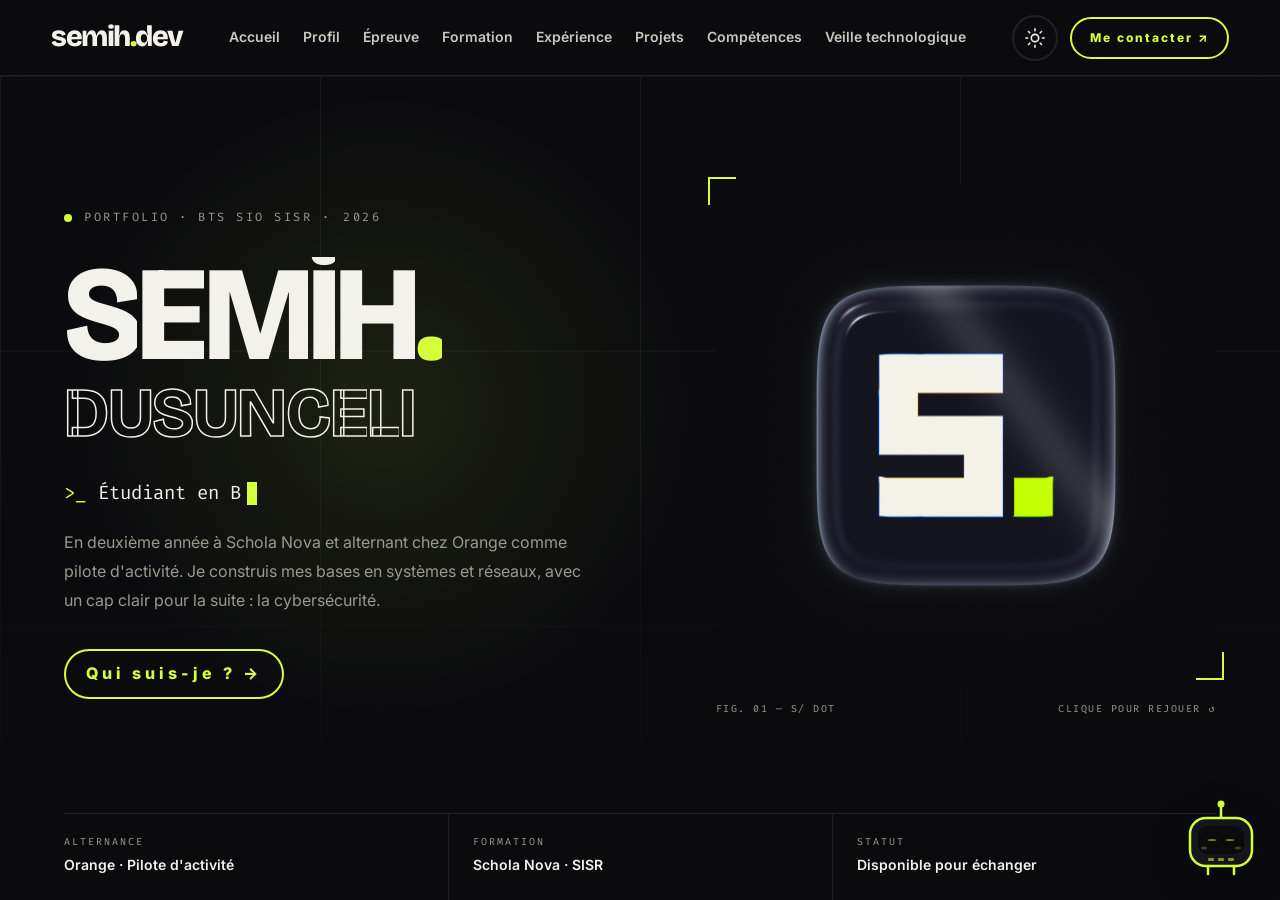
==== commit 02c93f1a: "Menu : l'onglet Contact est retiré, le bouton « Me contacter » suffit (lien gardé dans le menu mobil" ====
--- a/index.html
+++ b/index.html
@@ -46,7 +46,7 @@
                 <a href="projets.html">Projets</a>
                 <a href="competences.html">Compétences</a>
                 <a href="veille.html">Veille technologique</a>
-                <a href="contact.html">Contact</a>
+                <a href="contact.html" class="nav-mobile-only">Contact</a>
             </div>
 
             <div class="nav-actions">
--- a/commun.css
+++ b/commun.css
@@ -582,3 +582,16 @@
         font-size: 24px;
     }
 }
+
+
+/* L'onglet Contact n'est plus dans le menu (le bouton « Me contacter » suffit),
+   sauf dans le menu mobile où ce bouton est masqué. */
+.nav-links a.nav-mobile-only {
+    display: none;
+}
+
+@media (max-width: 560px) {
+    .nav-links a.nav-mobile-only {
+        display: block;
+    }
+}
--- a/motion.css
+++ b/motion.css
@@ -630,3 +630,564 @@
 .summary-card > .icon-box {
     display: grid;
 }
+
+
+/* =====================================================
+   11. EN-TÊTE DES ONGLETS (style « Testimonial »)
+   Rail vertical + progression dans le portfolio, badge,
+   titre dont les mots basculent, auteur + flèches,
+   numéro géant qui suit la souris, bandeau défilant.
+   Fonctionne dans les deux thèmes (couleurs en variables).
+===================================================== */
+
+.pg-hero {
+    position: relative;
+    display: grid;
+    grid-template-columns: auto 1fr;
+    gap: 0 clamp(28px, 5vw, 64px);
+    padding: clamp(56px, 10vh, 110px) 0 clamp(90px, 14vh, 140px);
+    overflow: hidden;
+    isolation: isolate;
+    border-bottom: 1px solid var(--border);
+}
+
+/* Rail : libellé vertical + ligne de progression */
+.pg-hero__rail {
+    display: flex;
+    flex-direction: column;
+    align-items: center;
+    justify-content: center;
+    gap: 26px;
+    padding-right: clamp(20px, 4vw, 56px);
+    border-right: 1px solid var(--border);
+}
+
+.pg-hero__vlabel {
+    writing-mode: vertical-rl;
+    color: var(--muted);
+    font-family: "Fira Code", monospace;
+    font-size: 11px;
+    letter-spacing: 4px;
+    text-transform: uppercase;
+    animation: pg-fade 800ms var(--ease-out) 300ms both;
+}
+
+.pg-hero__progress {
+    position: relative;
+    width: 1px;
+    height: 130px;
+    background: var(--border);
+}
+
+.pg-hero__progress i {
+    position: absolute;
+    inset: 0 0 auto 0;
+    height: calc(var(--progress, 0) * 100%);
+    background: var(--white);
+    animation: pg-grow 900ms var(--ease-out) 400ms both;
+}
+
+.pg-hero__body {
+    position: relative;
+    z-index: 1;
+    padding: 20px 0;
+}
+
+/* Badge avec point d'accent */
+.pg-hero__badge {
+    display: flex;
+    width: fit-content;
+    align-items: center;
+    gap: 9px;
+    margin-bottom: 26px;
+    padding: 5px 13px;
+    border: 1px solid var(--border);
+    border-radius: 999px;
+    color: var(--muted);
+    font-family: "Fira Code", monospace;
+    font-size: 11px;
+    letter-spacing: 1px;
+    animation: pg-slide 500ms var(--ease-out) 100ms both;
+}
+
+.pg-hero__badge i {
+    width: 6px;
+    height: 6px;
+    border-radius: 50%;
+    background: var(--cyan);
+}
+
+.pg-hero .section-tag {
+    display: block;
+    margin-bottom: 18px;
+}
+
+.pg-hero__title {
+    max-width: 14ch;
+    margin-bottom: 26px;
+    color: var(--white);
+    font-size: clamp(52px, 9vw, 128px);
+    font-weight: 800;
+    line-height: .95;
+    letter-spacing: -.045em;
+    perspective: 700px;
+}
+
+.pg-hero__title span,
+.pg-hero__title .split-word > span > span {
+    color: var(--cyan);
+}
+
+.pg-hero__title .split-word,
+.pg-hero__title .split-word > span {
+    color: var(--white);
+}
+
+/* Les mots basculent vers l'avant, un par un */
+.pg-hero__title .split-word {
+    overflow: visible;
+}
+
+.pg-hero__title .split-word > span {
+    transform-origin: 50% 100%;
+    animation: word-flip 750ms cubic-bezier(.22, 1, .36, 1) both;
+    animation-delay: calc(150ms + var(--w) * 70ms);
+}
+
+.pg-hero__lead {
+    max-width: 560px;
+    color: var(--muted);
+    font-size: 17px;
+    animation: pg-rise 800ms var(--ease-out) 450ms both;
+}
+
+/* Auteur + flèches précédent / suivant */
+.pg-hero__foot {
+    display: flex;
+    align-items: flex-end;
+    justify-content: space-between;
+    gap: 24px;
+    margin-top: 44px;
+    max-width: 900px;
+}
+
+.pg-hero__author {
+    display: flex;
+    align-items: center;
+    gap: 16px;
+    animation: pg-rise 600ms var(--ease-out) 650ms both;
+}
+
+.pg-hero__line {
+    width: 32px;
+    height: 1px;
+    background: var(--white);
+    transform-origin: left;
+    animation: pg-line 700ms var(--ease-out) 800ms both;
+}
+
+.pg-hero__author p:first-child {
+    color: var(--white);
+    font-weight: 600;
+    line-height: 1.4;
+}
+
+.pg-hero__author p:last-child {
+    color: var(--muted);
+    font-size: 13px;
+    line-height: 1.4;
+}
+
+.pg-hero__nav {
+    display: flex;
+    gap: 14px;
+}
+
+.pg-hero__arrow {
+    position: relative;
+    display: grid;
+    place-items: center;
+    width: 50px;
+    height: 50px;
+    overflow: hidden;
+    isolation: isolate;
+    border: 1px solid var(--border);
+    border-radius: 50%;
+    color: var(--white);
+    transition: transform var(--dur-press) ease, border-color var(--dur-base) ease, color var(--dur-base) ease;
+}
+
+/* Le fond glisse depuis le côté de la flèche */
+.pg-hero__arrow::before {
+    content: "";
+    position: absolute;
+    inset: 0;
+    z-index: -1;
+    background: var(--white);
+    transition: transform 300ms cubic-bezier(.22, 1, .36, 1);
+}
+
+.pg-hero__arrow--prev::before { transform: translateX(-101%); }
+.pg-hero__arrow--next::before { transform: translateX(101%); }
+
+.pg-hero__arrow:hover::before,
+.pg-hero__arrow:focus-visible::before {
+    transform: none;
+}
+
+.pg-hero__arrow:hover,
+.pg-hero__arrow:focus-visible {
+    color: var(--bg);
+    border-color: var(--white);
+}
+
+.pg-hero__arrow:active {
+    transform: scale(.95);
+}
+
+.pg-hero__arrow svg {
+    width: 18px;
+    height: 18px;
+}
+
+/* Numéro géant : apparaît dans un flou, suit la souris en douceur */
+.pg-hero__index {
+    position: absolute;
+    left: -2%;
+    top: 50%;
+    z-index: -1;
+    color: var(--white);
+    opacity: .035;
+    font-family: var(--font-display);
+    font-size: clamp(220px, 34vw, 460px);
+    font-weight: 800;
+    line-height: 1;
+    letter-spacing: -.06em;
+    pointer-events: none;
+    user-select: none;
+    transform: translate(var(--ix, 0px), calc(-50% + var(--iy, 0px) + var(--parallax, 0px)));
+}
+
+.pg-hero__index > span {
+    display: block;
+    animation: index-in 900ms cubic-bezier(.22, 1, .36, 1) both;
+}
+
+/* Bandeau : mots-clés qui défilent en fond */
+.pg-hero__ticker {
+    position: absolute;
+    left: 0;
+    right: 0;
+    bottom: 18px;
+    z-index: -1;
+    overflow: hidden;
+    opacity: .08;
+    pointer-events: none;
+}
+
+.pg-hero__ticker > div {
+    display: flex;
+    width: max-content;
+    white-space: nowrap;
+    animation: hero-ticker 40s linear infinite;
+}
+
+.pg-hero__ticker span {
+    padding-right: .4em;
+    color: var(--white);
+    font-family: var(--font-display);
+    font-size: clamp(40px, 6vw, 72px);
+    font-weight: 800;
+    letter-spacing: -.03em;
+}
+
+@keyframes word-flip {
+    from { opacity: 0; transform: translateY(20px) rotateX(90deg); }
+    to   { opacity: 1; transform: none; }
+}
+
+@keyframes index-in {
+    from { opacity: 0; transform: scale(.8); filter: blur(10px); }
+    to   { opacity: 1; transform: none; filter: blur(0); }
+}
+
+@keyframes pg-fade { from { opacity: 0; } }
+@keyframes pg-rise { from { opacity: 0; transform: translateY(18px); } }
+@keyframes pg-slide { from { opacity: 0; transform: translateX(-20px); } }
+@keyframes pg-grow { from { height: 0; } }
+@keyframes pg-line { from { transform: scaleX(0); } }
+@keyframes hero-ticker { to { transform: translateX(-50%); } }
+
+/* Page veille : mêmes éléments, en vert terminal */
+.pg-hero--veille {
+    position: relative;
+    overflow: hidden;
+    isolation: isolate;
+}
+
+.pg-hero--veille .pg-hero__index {
+    left: auto;
+    right: -2%;
+    color: #00ff66;
+    opacity: .05;
+}
+
+.pg-hero--veille .pg-hero__ticker span {
+    color: #00ff66;
+}
+
+.pg-hero--veille .pg-hero__foot {
+    margin-top: 34px;
+}
+
+.pg-hero--veille .pg-hero__arrow::before,
+.pg-hero--veille .pg-hero__line {
+    background: #00ff66;
+}
+
+.pg-hero--veille .pg-hero__arrow:hover,
+.pg-hero--veille .pg-hero__arrow:focus-visible {
+    color: #050807;
+    border-color: #00ff66;
+}
+
+@media (max-width: 760px) {
+    .pg-hero {
+        grid-template-columns: 1fr;
+    }
+
+    .pg-hero__rail {
+        display: none;
+    }
+
+    .pg-hero__foot {
+        flex-wrap: wrap;
+    }
+}
+
+@media (prefers-reduced-motion: reduce) {
+    .pg-hero__title .split-word > span,
+    .pg-hero__index > span,
+    .pg-hero__badge,
+    .pg-hero__author,
+    .pg-hero__line,
+    .pg-hero__lead,
+    .pg-hero__vlabel,
+    .pg-hero__progress i {
+        animation: none;
+    }
+
+    .pg-hero__ticker > div {
+        animation: none;
+    }
+}
+
+
+/* =====================================================
+   12. NOVA — LA MASCOTTE DU SITE (nommée d'après Schola Nova)
+   Petit robot-routeur : l'antenne émet, les yeux suivent la souris,
+   il cligne, sautille au clic et donne une astuce par page.
+===================================================== */
+
+.ping {
+    --ping-body: var(--card);
+    --ping-line: var(--cyan);
+    --ping-eye: var(--cyan);
+    position: fixed;
+    right: 22px;
+    bottom: 22px;
+    z-index: 1500;
+    display: flex;
+    align-items: flex-end;
+    gap: 10px;
+    pointer-events: none;
+    animation: ping-arrive 900ms var(--ease-spring) both;
+}
+
+body.page-veille .ping {
+    --ping-line: #00ff66;
+    --ping-eye: #00ff66;
+}
+
+.ping[hidden] {
+    display: none;
+}
+
+.ping__bot {
+    position: relative;
+    width: 74px;
+    height: 84px;
+    padding: 0;
+    border: 0;
+    background: none;
+    cursor: pointer;
+    pointer-events: auto;
+    animation: ping-bob 3.2s ease-in-out infinite;
+}
+
+.ping__bot svg {
+    width: 100%;
+    height: 100%;
+    overflow: visible;
+    filter: drop-shadow(0 10px 18px rgba(0, 0, 0, .35));
+}
+
+.ping__bot:focus-visible {
+    outline: 2px solid var(--cyan);
+    outline-offset: 4px;
+    border-radius: 18px;
+}
+
+.ping__bot.is-jump {
+    animation: ping-jump 600ms var(--ease-spring);
+}
+
+.ping .p-body { fill: var(--ping-body); stroke: var(--ping-line); stroke-width: 2.5; }
+.ping .p-screen { fill: var(--bg); }
+.ping .p-eye { fill: var(--ping-eye); transition: transform 120ms ease; }
+.ping .p-leg,
+.ping .p-ant { stroke: var(--ping-line); stroke-width: 2.5; stroke-linecap: round; fill: none; }
+.ping .p-port { fill: var(--ping-line); opacity: .55; }
+.ping .p-cheek { fill: var(--ping-eye); opacity: .25; }
+
+/* L'antenne envoie un « ping » */
+.ping .p-dot {
+    fill: var(--ping-eye);
+    animation: ping-led 1.6s steps(1) infinite;
+}
+
+.ping .p-wave {
+    fill: none;
+    stroke: var(--ping-eye);
+    stroke-width: 2;
+    stroke-linecap: round;
+    opacity: 0;
+    transform-origin: 37px 8px;
+    animation: ping-wave 2.4s ease-out infinite;
+}
+
+.ping .p-wave--2 {
+    animation-delay: .4s;
+}
+
+/* Clignement des yeux (classe posée par script.js) */
+.ping__bot.is-blink .p-eyes {
+    transform: scaleY(.1);
+}
+
+.ping .p-eyes {
+    transform-origin: 37px 46px;
+    transition: transform 90ms ease;
+}
+
+/* Bulle d'astuce */
+.ping__bubble {
+    position: relative;
+    max-width: 260px;
+    margin-bottom: 52px;
+    padding: 12px 34px 12px 14px;
+    border: 1px solid var(--border);
+    border-radius: 16px 16px 4px 16px;
+    background: var(--card);
+    color: var(--text);
+    font-size: 13px;
+    line-height: 1.5;
+    box-shadow: 0 16px 36px -18px rgba(0, 0, 0, .55);
+    pointer-events: auto;
+    opacity: 0;
+    transform: translateY(8px) scale(.96);
+    transform-origin: 100% 100%;
+    transition: opacity 260ms ease, transform 420ms var(--ease-spring);
+}
+
+.ping.is-talking .ping__bubble {
+    opacity: 1;
+    transform: none;
+}
+
+.ping__bubble strong {
+    display: block;
+    margin-bottom: 2px;
+    color: var(--ping-eye);
+    font-family: "Fira Code", monospace;
+    font-size: 11px;
+    font-weight: 500;
+    letter-spacing: 1px;
+}
+
+.ping__close {
+    position: absolute;
+    top: 6px;
+    right: 6px;
+    width: 22px;
+    height: 22px;
+    border: 0;
+    border-radius: 50%;
+    background: transparent;
+    color: var(--muted);
+    font-size: 15px;
+    line-height: 1;
+    cursor: pointer;
+}
+
+.ping__close:hover {
+    background: var(--border);
+    color: var(--white);
+}
+
+@keyframes ping-arrive {
+    from { opacity: 0; transform: translateY(40px) scale(.7); }
+}
+
+@keyframes ping-bob {
+    0%, 100% { transform: translateY(0); }
+    50%      { transform: translateY(-5px); }
+}
+
+@keyframes ping-jump {
+    0%   { transform: translateY(0) scale(1, 1); }
+    25%  { transform: translateY(2px) scale(1.08, .9); }
+    55%  { transform: translateY(-18px) scale(.95, 1.06); }
+    80%  { transform: translateY(0) scale(1.04, .96); }
+    100% { transform: translateY(0) scale(1, 1); }
+}
+
+@keyframes ping-wave {
+    0%   { opacity: .9; transform: scale(.4); }
+    100% { opacity: 0; transform: scale(1.6); }
+}
+
+@keyframes ping-led {
+    50% { opacity: .25; }
+}
+
+@media (max-width: 600px) {
+    .ping {
+        right: 12px;
+        bottom: 12px;
+    }
+
+    .ping__bot {
+        width: 58px;
+        height: 66px;
+    }
+
+    .ping__bubble {
+        max-width: 200px;
+        margin-bottom: 40px;
+        font-size: 12px;
+    }
+}
+
+@media (prefers-reduced-motion: reduce) {
+    .ping,
+    .ping__bot,
+    .ping .p-dot,
+    .ping .p-wave {
+        animation: none;
+    }
+}
+
+@media print {
+    .ping { display: none; }
+}
